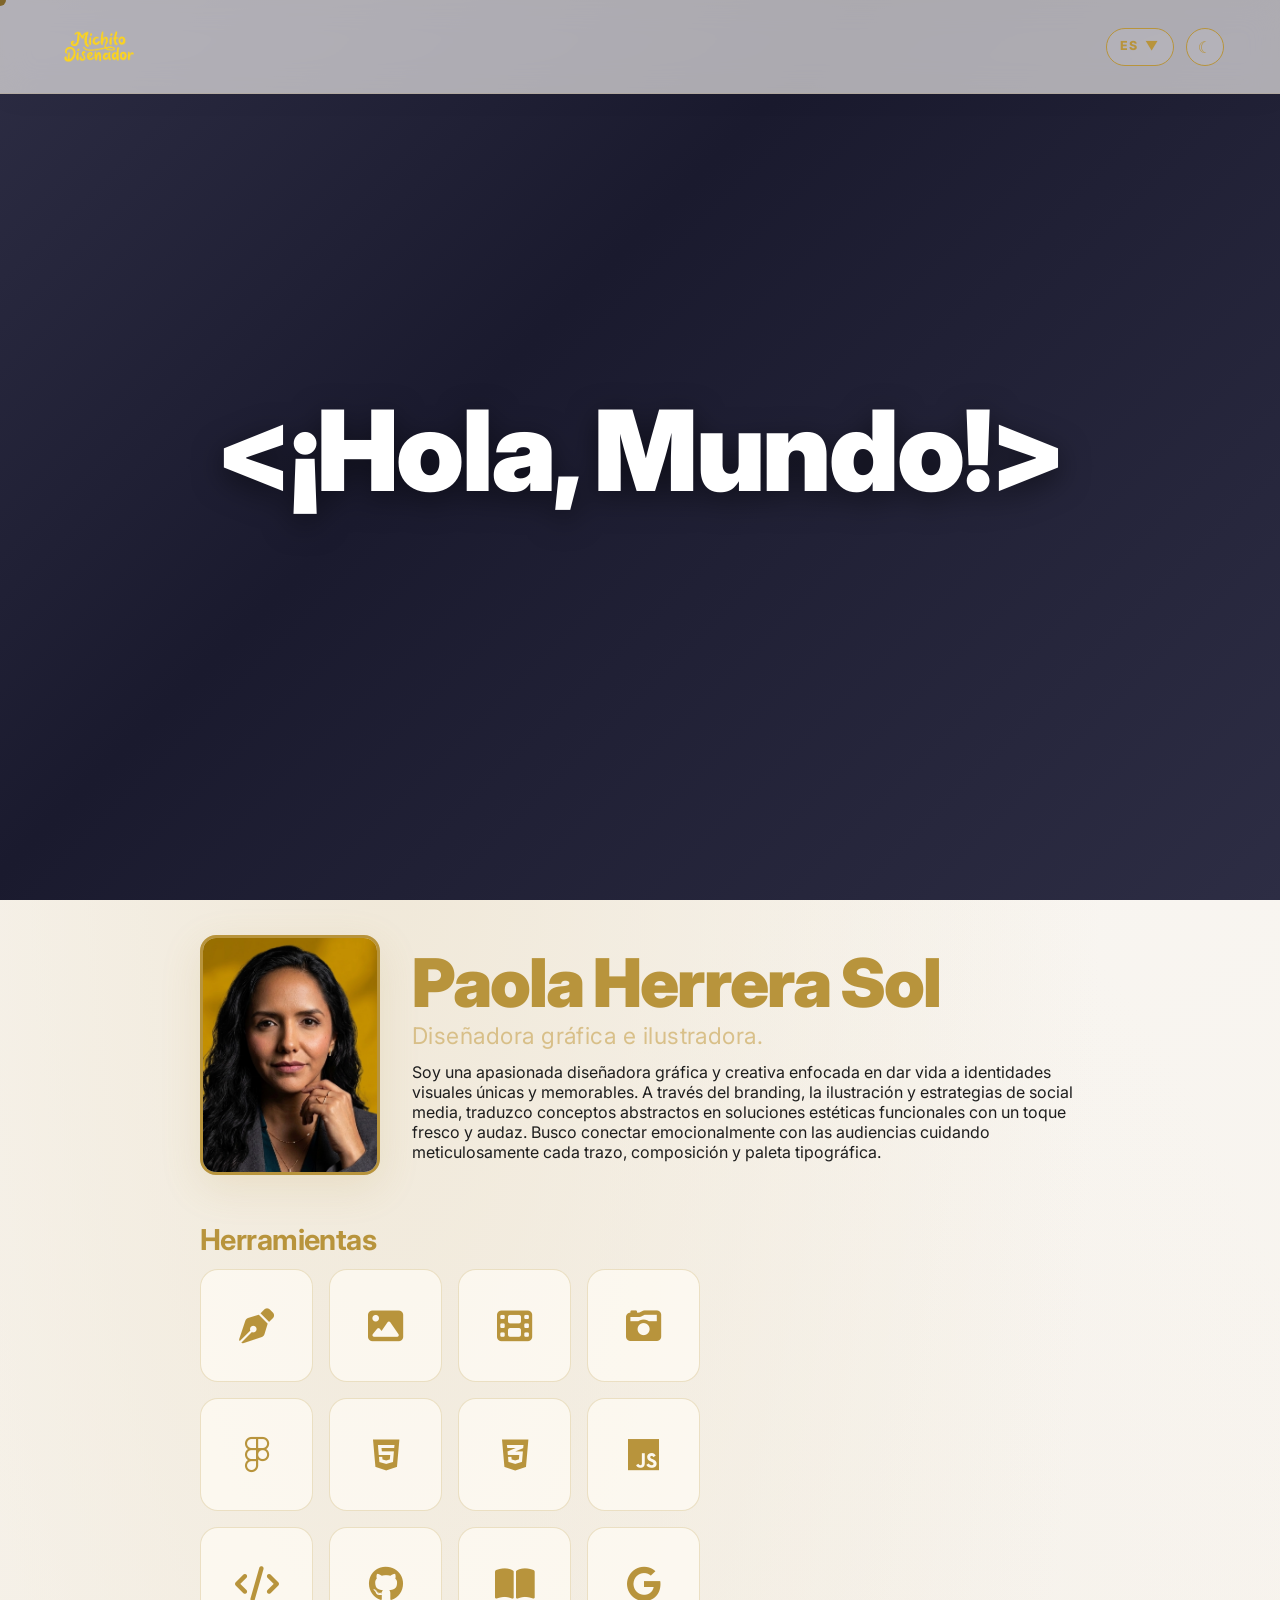
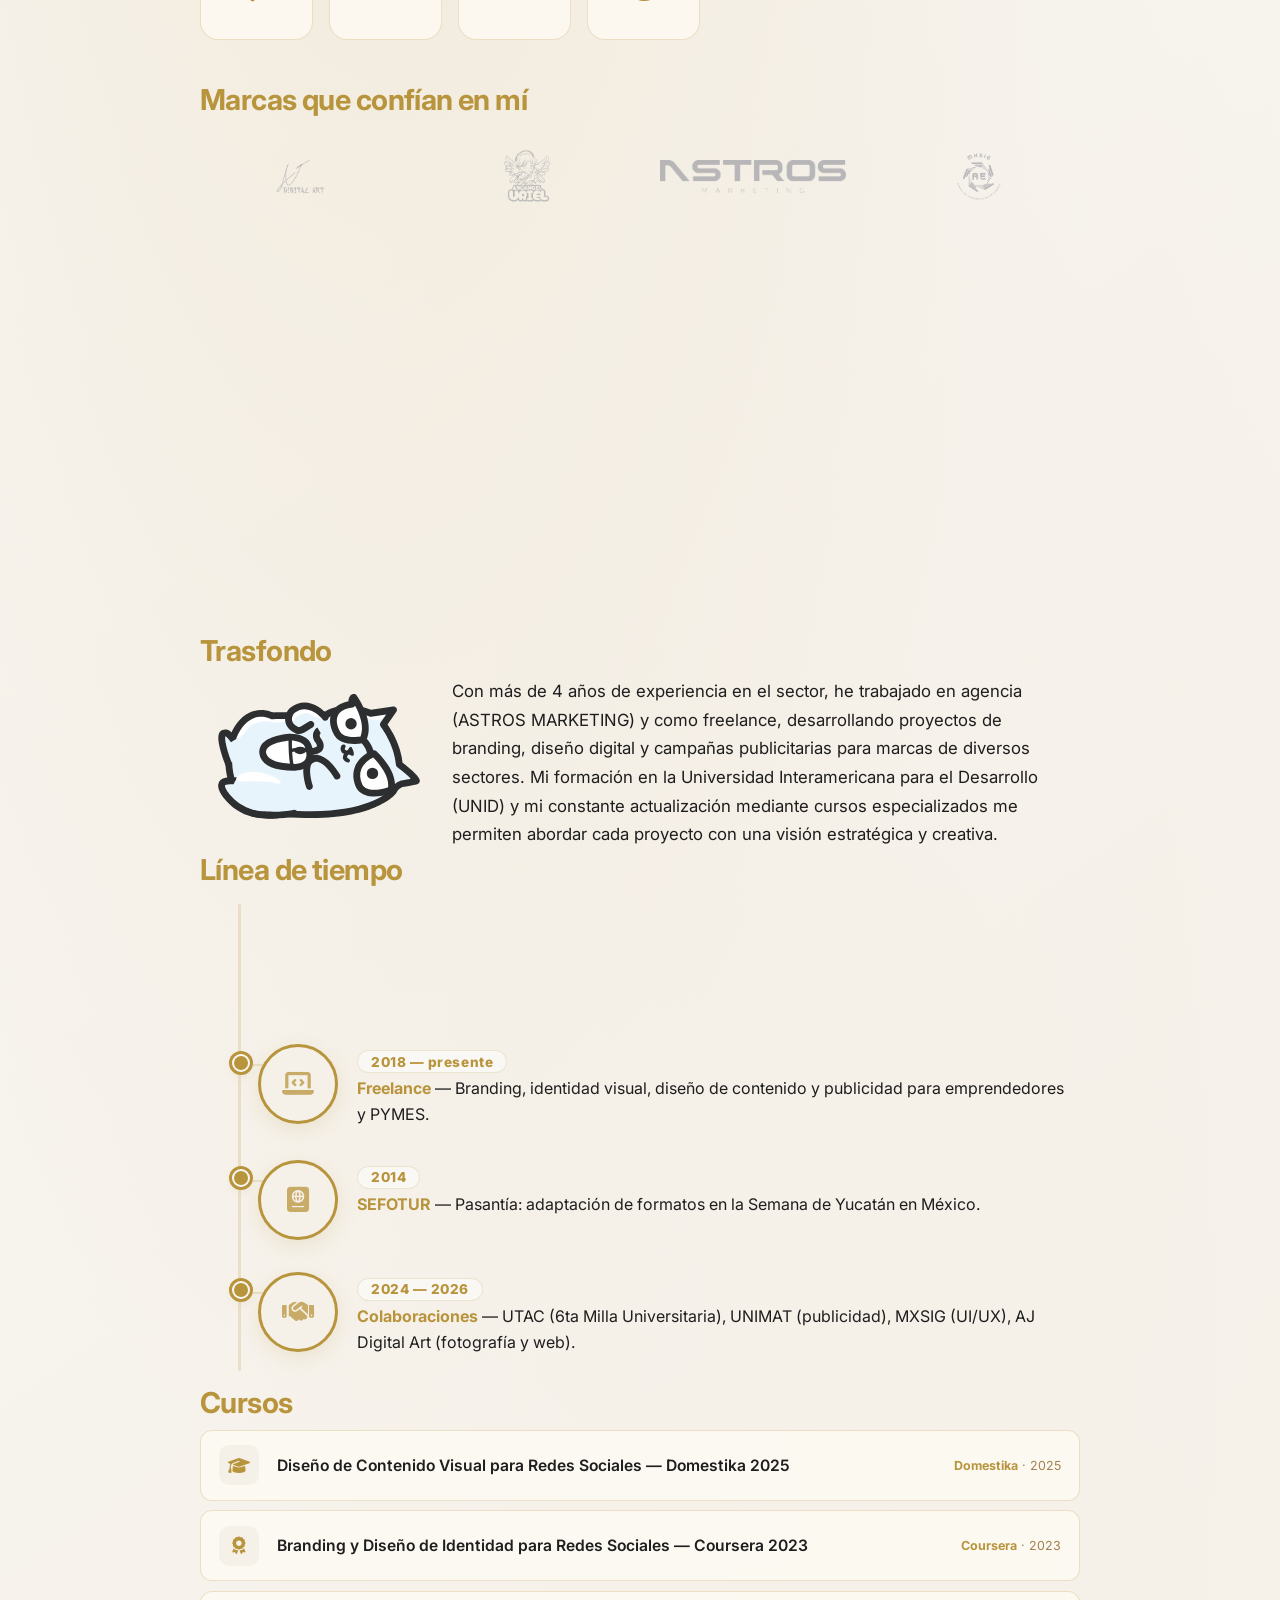
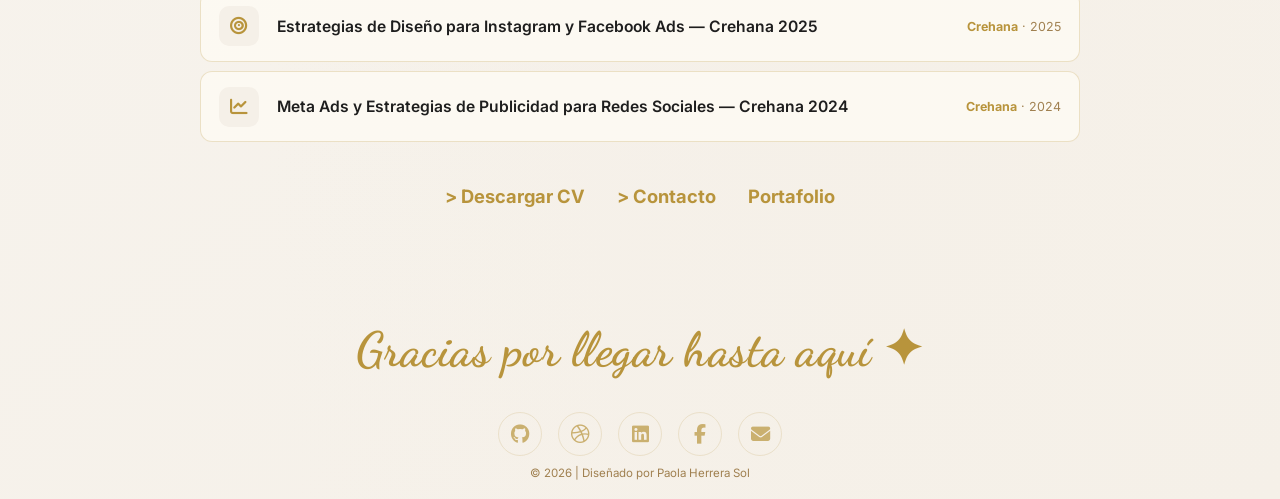
==== about.html @ 2d9c0854 "Update about.html" ====
<!DOCTYPE html>
<html lang="es">
<head>
  <meta charset="UTF-8">
  <meta name="viewport" content="width=device-width, initial-scale=1.0, viewport-fit=cover">
  <title>Sobre mí · CV creativo | Paola Herrera Sol</title>
  <link rel="preconnect" href="https://fonts.googleapis.com">
  <link rel="preconnect" href="https://fonts.gstatic.com" crossorigin>
  <link href="https://fonts.googleapis.com/css2?family=Inter:opsz,wght@14..32,300;14..32,400;14..32,500;14..32,600;14..32,700;14..32,800;14..32,900&display=swap" rel="stylesheet">
  <link rel="stylesheet" href="https://cdnjs.cloudflare.com/ajax/libs/font-awesome/6.5.0/css/all.min.css">
  <link href="https://fonts.googleapis.com/css2?family=Dancing+Script:wght@600;700&display=swap" rel="stylesheet">
  <style>
    /* ===== RESET & ROOT ===== */
    * { margin: 0; padding: 0; box-sizing: border-box; }
    :root {
      /* Fondo blanco dorado */
      --bg: #faf8f5;
      --bg-soft: #f5f0e8;
      --bg-glow: #f0e8d8;
      --text: #1e1e1e;
      /* Dorado cálido para títulos y elementos destacados */
      --gold: #b8943c;
      --gold-light: #d4b87a;
      --gold-soft: #c9a85e;
      --muted: #a08050;
      --accent: #b8943c;
      --line: rgba(184, 148, 60, 0.25);
      --shadow: rgba(184, 148, 60, 0.15);
      --cursor: #b8943c;
      --timeline-dot: #b8943c;
      --timeline-line: rgba(184, 148, 60, 0.2);
      --card-bg: rgba(255, 252, 245, 0.7);
      /* Header glass */
      --header-bg: rgba(250, 248, 245, 0.65);
      --header-border: rgba(184, 148, 60, 0.15);
    }
    body.dark-mode {
      --bg: #0b0b0b;
      --bg-soft: #161616;
      --bg-glow: #1a1a1a;
      --text: #ffffff;
      --gold: #ffd93d;
      --gold-light: #ffe875;
      --gold-soft: #ffd93d;
      --muted: #c9bb68;
      --accent: #ffd93d;
      --line: rgba(255,217,61,.28);
      --shadow: rgba(255,217,61,.12);
      --cursor: #ffd93d;
      --timeline-dot: #ffd93d;
      --timeline-line: rgba(255,217,61,0.2);
      --card-bg: rgba(20,20,20,0.7);
      --header-bg: rgba(11, 11, 11, 0.75);
      --header-border: rgba(255,217,61,0.15);
    }
    html, body { min-height: 100%; margin: 0; scroll-behavior: smooth; }
    body {
      overflow-x: hidden;
      background: 
        radial-gradient(ellipse at 30% 20%, var(--bg-glow), transparent 45rem),
        radial-gradient(ellipse at 70% 80%, var(--bg-soft), transparent 40rem),
        linear-gradient(145deg, var(--bg), var(--bg-soft));
      color: var(--text);
      cursor: none;
      font-family: 'Inter', system-ui, -apple-system, sans-serif;
      transition: background .45s ease, color .35s;
      padding-top: 0;
    }
    button, a { cursor: none; }

    /* ===== CURSOR ===== */
    #cursor {
      position: fixed; left: 0; top: 0; z-index: 999;
      width: 12px; height: 12px;
      border-radius: 999px;
      background: var(--cursor);
      pointer-events: none;
      transform: translate(-50%, -50%);
      transition: transform .12s ease, opacity .2s, background .2s;
      mix-blend-mode: multiply;
    }
    body.dark-mode #cursor { mix-blend-mode: normal; }
    #cursor.grow { opacity: .35; transform: translate(-50%, -50%) scale(4); }
    @media (max-width:720px) { #cursor, body #cursor { display: none !important; } }

    /* ===== PARTICLES ===== */
    #particleCanvas {
      position: fixed; inset: 0; z-index: 0;
      width: 100%; height: 100%;
      opacity: .30;
      pointer-events: none;
    }
    body.dark-mode #particleCanvas { opacity: .50; }

    /* ===== PAGE ===== */
    .page {
      position: relative; z-index: 1;
      display: flex; flex-direction: column;
      min-height: 100vh;
      opacity: 0;
      transition: opacity .45s ease;
    }
    .page.loaded { opacity: 1; }

    /* ===== HEADER — FIJO, GLASS, TRANSPARENTE ===== */
    header {
      position: fixed;
      top: 0;
      left: 0;
      right: 0;
      z-index: 100;
      display: flex;
      align-items: center;
      justify-content: space-between;
      padding: clamp(0.8rem, 2vw, 1.2rem) clamp(1rem, 5vw, 3.5rem);
      gap: 1rem;
      background: var(--header-bg);
      backdrop-filter: blur(16px) saturate(1.2);
      -webkit-backdrop-filter: blur(16px) saturate(1.2);
      border-bottom: 1px solid var(--header-border);
      transition: background 0.4s ease, border-color 0.4s ease, box-shadow 0.4s ease;
      box-shadow: 0 2px 30px rgba(0,0,0,0.04);
    }
    body.dark-mode header {
      box-shadow: 0 2px 30px rgba(0,0,0,0.3);
    }
    header.scrolled {
      background: var(--header-bg);
      backdrop-filter: blur(20px) saturate(1.3);
      -webkit-backdrop-filter: blur(20px) saturate(1.3);
      border-bottom: 1px solid var(--header-border);
    }
    .logo {
      display: inline-flex; align-items: center; gap: .75rem;
      color: var(--text); text-decoration: none;
      flex-shrink: 0;
    }
    .logo img { 
      height: 55px; 
      width: auto; 
      display: block; 
      transition: transform .2s, opacity .2s;
    }
    .logo img:hover { transform: scale(0.97); opacity: 0.9; }
    .header-right { 
      display: flex; 
      align-items: center; 
      gap: .75rem;
      flex-shrink: 0;
    }

    .pill-button, .theme-toggle {
      min-height: 38px;
      border: 1.5px solid var(--accent);
      background: rgba(255,255,255,0.08);
      color: var(--accent);
      font: 800 .78rem/1 'Inter', system-ui, sans-serif;
      transition: transform .2s, background .2s, color .2s, border-color .2s;
    }
    .pill-button {
      display: inline-flex; align-items: center; gap: .45rem;
      padding: .55rem .85rem; border-radius: 999px; letter-spacing: .08em;
    }
    .theme-toggle {
      width: 38px; border-radius: 50%; font-size: 1rem;
    }
    .pill-button:hover, .theme-toggle:hover {
      background: var(--accent); color: var(--bg); transform: translateY(-2px);
    }
    .lang-picker { position: relative; }
    .lang-dropdown {
      position: absolute; top: calc(100% + .65rem); right: 0; z-index: 10;
      display: grid; width: 170px; padding: .45rem;
      border: 1.5px solid var(--accent); border-radius: 8px;
      background: var(--bg); box-shadow: 0 16px 34px var(--shadow);
      opacity: 0; pointer-events: none; transform: translateY(-8px);
      transition: opacity .18s, transform .18s;
    }
    .lang-picker.open .lang-dropdown { opacity: 1; pointer-events: auto; transform: translateY(0); }
    .lang-opt {
      border: 0; border-radius: 6px; padding: .6rem .7rem;
      background: transparent; color: var(--text);
      font: 700 .86rem/1.1 'Inter', system-ui, sans-serif; text-align: left;
    }
    .lang-opt:hover, .lang-opt.active { background: var(--accent); color: var(--bg); }

    /* ===== HERO ===== */
    .hero-section {
      position: relative;
      width: 100%;
      height: 100vh;
      overflow: hidden;
      display: flex;
      align-items: center;
      justify-content: center;
      margin-top: 0;
      background: #1a1a2e;
    }
    .hero-bg {
      position: absolute;
      inset: 0;
      width: 100%;
      height: 100%;
      object-fit: cover;
      filter: brightness(0.70) saturate(1.1) contrast(1.05);
      transition: filter 0.4s;
    }
    .hero-section .hero-fallback {
      position: absolute;
      inset: 0;
      background: 
        linear-gradient(135deg, #2d2d44 0%, #1a1a2e 40%, #2d2d44 100%);
      opacity: 0;
      transition: opacity 0.6s ease;
    }
    .hero-section .hero-fallback.active { opacity: 1; }
    body.dark-mode .hero-bg { filter: brightness(0.45) saturate(0.8); }
    .hero-overlay {
      position: relative;
      z-index: 2;
      text-align: center;
      padding: 1rem 2rem;
    }
    .hero-title {
      font-size: clamp(3.2rem, 12vw, 7rem);
      font-weight: 900;
      letter-spacing: -0.02em;
      color: white;
      text-shadow: 0 8px 30px rgba(0,0,0,0.5);
      animation: floatUp 1.2s cubic-bezier(0.22,1,0.36,1) forwards;
      opacity: 0;
      transform: translateY(40px);
    }
    @keyframes floatUp { to { opacity: 1; transform: translateY(0); } }

    /* ===== MAIN CONTENT ===== */
    main {
      display: flex;
      flex-direction: column;
      align-items: center;
      padding: 2rem clamp(2rem, 8vw, 6rem) 3rem;
      gap: 2.5rem;
      margin-top: 0;
    }
    .cv-container {
      max-width: 880px;
      width: 100%;
      display: flex;
      flex-direction: column;
      gap: 2.2rem;
    }

    /* ===== PRESENTACIÓN ===== */
    .presentation-block {
      opacity: 0;
      transform: translateY(30px);
      transition: opacity 0.9s cubic-bezier(0.22,1,0.36,1), transform 0.9s cubic-bezier(0.22,1,0.36,1);
      padding: 0.2rem 0 0.5rem 0;
    }
    .presentation-block.visible {
      opacity: 1;
      transform: translateY(0);
    }
    .presentation-name {
      font-size: clamp(2.8rem, 6vw, 4.2rem);
      font-weight: 900;
      letter-spacing: -0.03em;
      color: var(--gold);
      line-height: 1.05;
      margin-bottom: 0.2rem;
    }
    .presentation-subtitle {
      font-size: clamp(1.1rem, 1.8vw, 1.5rem);
      font-weight: 400;
      color: var(--gold-light);
      letter-spacing: 0.02em;
      opacity: 0.85;
    }

    /* bloques de texto */
    .cv-block {
      opacity: 0;
      transform: translateY(30px);
      transition: opacity 0.7s cubic-bezier(0.22,1,0.36,1), transform 0.7s cubic-bezier(0.22,1,0.36,1);
      padding: 0.2rem 0;
    }
    .cv-block.visible {
      opacity: 1;
      transform: translateY(0);
    }
    .cv-block h2 {
      font-size: 1.8rem;
      font-weight: 700;
      letter-spacing: -0.02em;
      margin-bottom: 0.6rem;
      color: var(--gold);
    }
    .cv-block p {
      font-size: 1.05rem;
      line-height: 1.7;
      color: var(--text);
      max-width: 750px;
    }

    /* HABILIDADES */
    .skills-list {
      list-style: none;
      padding: 0;
      margin: 0;
      display: flex;
      flex-direction: column;
      gap: 0.4rem;
    }
    .skills-list li {
      position: relative;
      padding-left: 1.4rem;
      font-size: 1rem;
      line-height: 1.6;
      color: var(--text);
    }
    .skills-list li::before {
      content: "◆";
      position: absolute;
      left: 0;
      color: var(--gold);
      font-size: 0.7rem;
      top: 0.15rem;
    }

    /* HERRAMIENTAS */
    .tools-wrap {
      display: flex;
      flex-wrap: wrap;
      gap: 0.6rem 0.8rem;
      margin-top: 0.3rem;
    }
    .tool-badge {
      display: inline-block;
      padding: 0.45rem 1.2rem;
      border-radius: 40px;
      font-size: 0.9rem;
      font-weight: 700;
      letter-spacing: 0.02em;
      transition: transform 0.2s, box-shadow 0.2s;
      color: #fff;
      text-shadow: 0 1px 2px rgba(0,0,0,0.2);
      border: none;
    }
    .tool-badge:hover {
      transform: scale(1.04) translateY(-2px);
      box-shadow: 0 6px 16px rgba(0,0,0,0.2);
    }
    .tool-adobe { background: #d9252b; }
    .tool-illustrator { background: #f47c20; }
    .tool-photoshop { background: #2d6bb8; }
    .tool-after { background: #7b2b8e; }
    .tool-lightroom { background: #4bb0e1; }
    .tool-figma { background: #2d9b4e; }
    .tool-html { background: #e44d26; }
    .tool-css { background: #264de4; }
    .tool-js { background: #f7df1e; color: #222; text-shadow: none; }
    .tool-vs { background: #3e9ad7; }
    .tool-teams { background: #5e2b8e; }
    .tool-google { background: #3c7dd6; }
    .tool-notion { background: #222222; }
    .tool-github { background: #333333; }

    /* ===== TIMELINE ===== */
    .timeline-wrapper {
      position: relative;
      padding: 1rem 0 0.5rem 0;
    }
    .timeline-wrapper::before {
      content: '';
      position: absolute;
      left: 24px;
      top: 8px;
      bottom: 8px;
      width: 2.5px;
      background: var(--timeline-line);
      border-radius: 4px;
      transition: height 0.6s ease;
    }
    .timeline-item {
      position: relative;
      padding-left: 58px;
      padding-top: 0.8rem;
      padding-bottom: 0.8rem;
      opacity: 0;
      transform: translateX(-20px);
      transition: opacity 0.8s cubic-bezier(0.22,1,0.36,1), transform 0.8s cubic-bezier(0.22,1,0.36,1);
    }
    .timeline-item.visible {
      opacity: 1;
      transform: translateX(0);
    }
    .timeline-item::before {
      content: '';
      position: absolute;
      left: 18px;
      top: 1.2rem;
      width: 14px;
      height: 14px;
      border-radius: 50%;
      background: var(--timeline-dot);
      border: 2.5px solid var(--bg);
      box-shadow: 0 0 0 3px var(--timeline-dot), 0 4px 12px var(--shadow);
      transition: transform 0.4s ease, box-shadow 0.4s ease;
      z-index: 2;
    }
    .timeline-item:hover::before {
      transform: scale(1.25);
      box-shadow: 0 0 0 4px var(--timeline-dot), 0 6px 20px var(--shadow);
    }
    .timeline-item::after {
      content: '';
      position: absolute;
      left: 32px;
      top: 1.85rem;
      width: 18px;
      height: 2px;
      background: var(--timeline-line);
      transition: width 0.6s ease, background 0.3s ease;
    }
    .timeline-item:hover::after {
      width: 28px;
      background: var(--timeline-dot);
    }
    .timeline-year {
      display: inline-block;
      font-weight: 800;
      font-size: 0.85rem;
      letter-spacing: 0.04em;
      color: var(--gold);
      background: var(--bg);
      padding: 0.15rem 0.8rem;
      border-radius: 20px;
      border: 1px solid var(--timeline-line);
      margin-bottom: 0.2rem;
      transition: border-color 0.3s, background 0.3s;
    }
    .timeline-item:hover .timeline-year {
      border-color: var(--gold);
      background: var(--bg-soft);
    }
    .timeline-desc {
      color: var(--text);
      font-size: 1rem;
      line-height: 1.6;
      padding-right: 0.5rem;
    }
    .timeline-desc strong {
      color: var(--gold);
      font-weight: 700;
    }

    /* ===== ACTIONS — CENTRADOS ===== */
    .action-links {
      display: flex;
      flex-wrap: wrap;
      gap: 1.8rem 3rem;
      justify-content: center;
      padding: 0.5rem 0;
      width: 100%;
    }
    .action-link {
      font-weight: 700;
      font-size: 1.1rem;
      color: var(--gold);
      text-decoration: none;
      border-bottom: 2px solid transparent;
      transition: border-color 0.2s, transform 0.2s;
      display: inline-flex;
      align-items: center;
      gap: 0.15rem;
    }
    .action-link:hover {
      border-bottom-color: var(--gold);
      transform: translateY(-2px);
    }
    .action-link .chevron {
      font-weight: 900;
      margin-right: 0.1rem;
    }

    /* ===== FOOTER ===== */
    footer {
      display: grid; gap: .6rem; justify-items: center;
      padding: 0.8rem clamp(1rem, 4vw, 2rem) 1.2rem;
      margin-top: 1rem;
    }
    .social {
      display: flex; flex-wrap: wrap; justify-content: center; gap: 1rem;
      opacity: 0;
    }
    .page.loaded .social { animation: fadeUp .5s .88s ease forwards; }
    .social a {
      display: grid; place-items: center;
      width: 44px; height: 44px;
      border: 1.5px solid var(--line); border-radius: 50%;
      color: var(--gold); font-size: 1.2rem; text-decoration: none;
      transition: transform .18s, border-color .18s, background .18s, color .18s;
      opacity: 0.7;
    }
    .social a:hover {
      border-color: var(--gold); background: var(--gold);
      color: var(--bg); transform: translateY(-4px); opacity: 1;
    }
    .copy {
      color: var(--muted); font-size: .72rem; opacity: 0; text-decoration: none;
    }
    .page.loaded .copy { animation: fadeUp .5s 1s ease forwards; }

    @keyframes fadeUp { to { opacity: 1; transform: translateY(0); } }



/* ===== PRESENTACIÓN CON FOTO ===== */
.presentation-grid {
  display: grid;
  grid-template-columns: 180px 1fr;
  gap: 2rem;
  align-items: center;
}

.presentation-photo {
  width: 180px;
  height: 240px;              /* formato retrato */
  border-radius: 16px;        /* esquinas suaves, no círculo */
  overflow: hidden;
  border: 3px solid var(--gold);
  box-shadow: 0 12px 40px var(--shadow);
  background: var(--bg-soft);
  display: grid;
  place-items: center;
}

.presentation-photo img {
  width: 100%;
  height: 100%;
  object-fit: cover;
  display: block;
}

.presentation-photo .photo-fallback {
  font-size: 3rem;
  color: var(--gold);
  opacity: 0.5;
}

@media (max-width: 720px) {
  .presentation-photo {
    width: 150px;
    height: 200px;
  }
}

/* ===== HERRAMIENTAS CON ICONOS ===== */
.tools-grid {
  display: grid;
  grid-template-columns: repeat(4, 1fr);   /* 4 columnas fijas */
  gap: 1rem;
  margin-top: 0.8rem;
  max-width: 500px;
}

.tool-icon {
  position: relative;
  aspect-ratio: 1 / 1;                      /* cuadrado perfecto */
  width: 100%;
  display: grid;
  place-items: center;
  border-radius: 18px;
  background: var(--card-bg);
  border: 1.5px solid var(--line);
  font-size: 2.2rem;                        /* íconos más grandes */
  color: var(--gold);
  transition: transform 0.25s, border-color 0.25s, box-shadow 0.25s, color 0.25s;
}

.tool-icon:hover {
  transform: translateY(-4px) scale(1.06);
  box-shadow: 0 10px 26px var(--shadow);
}
.tool-icon:hover::after {
  content: attr(data-tool);
  position: absolute;
  bottom: -2.2rem;
  left: 50%;
  transform: translateX(-50%);
  background: var(--text);
  color: var(--bg);
  font-size: 0.7rem;
  font-weight: 700;
  padding: 0.3rem 0.6rem;
  border-radius: 6px;
  white-space: nowrap;
  z-index: 5;
}
/* Colores de marca al hover */
.tool-icon[data-tool="Illustrator"]:hover { color: #f47c20; border-color: #f47c20; }
.tool-icon[data-tool="Photoshop"]:hover { color: #2d6bb8; border-color: #2d6bb8; }
.tool-icon[data-tool="After Effects"]:hover { color: #7b2b8e; border-color: #7b2b8e; }
.tool-icon[data-tool="Lightroom"]:hover { color: #4bb0e1; border-color: #4bb0e1; }
.tool-icon[data-tool="Figma"]:hover { color: #2d9b4e; border-color: #2d9b4e; }
.tool-icon[data-tool="HTML5"]:hover { color: #e44d26; border-color: #e44d26; }
.tool-icon[data-tool="CSS3"]:hover { color: #264de4; border-color: #264de4; }
.tool-icon[data-tool="JavaScript"]:hover { color: #f7df1e; border-color: #f7df1e; }
.tool-icon[data-tool="VS Code"]:hover { color: #3e9ad7; border-color: #3e9ad7; }
.tool-icon[data-tool="GitHub"]:hover { color: #333; border-color: #333; }
.tool-icon[data-tool="Notion"]:hover { color: var(--text); border-color: var(--text); }
.tool-icon[data-tool="Google"]:hover { color: #3c7dd6; border-color: #3c7dd6; }

/* ===== MARCAS ===== */
.brands-grid {
  display: grid;
  grid-template-columns: repeat(4, 1fr);   /* 4 logos en una fila */
  gap: 2rem 1.5rem;
  margin-top: 1.5rem;
  align-items: center;
}

.brand-item {
  display: grid;
  place-items: center;
  padding: 0.5rem;
  opacity: 0.55;                            /* sutil por defecto */
  transition: opacity 0.35s ease, transform 0.35s ease;
}

.brand-item:hover {
  opacity: 1;
  transform: translateY(-3px);
}

.brand-item img {
  max-width: 100%;
  max-height: 55px;                         /* altura uniforme para todos */
  width: auto;
  height: auto;
  object-fit: contain;
  display: block;

  /* 🎨 Color gris piedra (convierte cualquier logo a gris piedra) */
  filter: grayscale(1) brightness(0) saturate(100%)
          invert(56%) sepia(6%) saturate(500%)
          hue-rotate(190deg) brightness(95%) contrast(85%);
  transition: filter 0.35s ease;
}

/* Al hacer hover, el logo recupera su color original */
.brand-item:hover img {
  filter: none;
}

/* ===== HABILIDADES EN GRID CON BRILLO ===== */
.skills-grid {
  display: grid;
  grid-template-columns: repeat(auto-fill, minmax(180px, 1fr));
  gap: 0.8rem;
  margin-top: 0.6rem;
}
.skill-card {
  position: relative;
  display: flex;
  align-items: center;
  gap: 0.7rem;
  padding: 0.85rem 1rem;
  background: var(--card-bg);
  border: 1.5px solid var(--line);
  border-radius: 14px;
  font-size: 0.92rem;
  font-weight: 600;
  color: var(--text);
  overflow: hidden;
  transition: transform 0.25s, border-color 0.25s, box-shadow 0.25s;
}
.skill-card:hover {
  transform: translateY(-3px);
  border-color: var(--gold);
  box-shadow: 0 10px 24px var(--shadow);
}
.skill-card i {
  font-size: 1.15rem;
  color: var(--gold);
  flex-shrink: 0;
}
/* Animación de brillo aleatorio */
.skill-card::before {
  content: '';
  position: absolute;
  top: 0; left: -75%;
  width: 50%; height: 100%;
  background: linear-gradient(
    120deg,
    transparent 0%,
    rgba(255, 255, 255, 0.45) 50%,
    transparent 100%
  );
  pointer-events: none;
  animation: shineSweep 6s infinite;
  animation-delay: var(--shine-delay, 0s);
}
body.dark-mode .skill-card::before {
  background: linear-gradient(
    120deg,
    transparent 0%,
    rgba(255, 217, 61, 0.28) 50%,
    transparent 100%
  );
}
@keyframes shineSweep {
  0%, 70%, 100% { left: -75%; }
  85% { left: 125%; }
}

/* ===== TRASFONDO CON GATO SVG ANIMADO ===== */
.background-grid {
  display: grid;
  grid-template-columns: 220px 1fr;   /* más ancho para que se vea el gato */
  gap: 2rem;
  align-items: center;
}

.cat-svg-wrap {
  width: 100%;
  max-width: 220px;                    /* ✅ se comprime al tamaño del contenedor */
  aspect-ratio: 323.19 / 202.38;       /* mantiene la proporción original */
  display: flex;
  align-items: center;
  justify-content: center;
}

.cat-svg-anim {
  width: 100%;
  height: 100%;
  display: block;
  overflow: visible;
}

@media (max-width: 720px) {
  .background-grid {
    grid-template-columns: 1fr;
    justify-items: center;
    text-align: center;
  }
  .cat-svg-wrap {
    max-width: 180px;
  }
}

/* ===== TIMELINE CON MARCO CIRCULAR + GIF ===== */
.timeline-item {
  display: grid;
  grid-template-columns: 80px 1fr;
  gap: 1.2rem;
  align-items: start;
  padding-left: 58px;
  padding-top: 1rem;
  padding-bottom: 1rem;
}
.timeline-thumb {
  position: relative;
  width: 80px; height: 80px;
  border-radius: 50%;
  overflow: hidden;
  border: 3px solid var(--gold);
  box-shadow: 0 6px 20px var(--shadow);
  background: var(--bg-soft);
  display: grid;
  place-items: center;
  transition: transform 0.35s cubic-bezier(0.22, 1, 0.36, 1), box-shadow 0.35s;
  z-index: 3;
}
.timeline-thumb img {
  width: 100%; height: 100%;
  object-fit: cover;
  opacity: 0;
  transition: opacity 0.35s ease;
}
.timeline-thumb .thumb-static {
  position: absolute;
  inset: 0;
  display: grid;
  place-items: center;
  font-size: 1.6rem;
  color: var(--gold);
  opacity: 0.75;
  transition: opacity 0.35s ease;
}
.timeline-item:hover .timeline-thumb {
  transform: scale(1.12) rotate(-3deg);
  box-shadow: 0 14px 34px var(--shadow);
}
.timeline-item:hover .timeline-thumb img { opacity: 1; }
.timeline-item:hover .timeline-thumb .thumb-static { opacity: 0; }
.timeline-body { padding-top: 0.4rem; }

/* Ajuste: la línea base del timeline ahora va a la izquierda del thumb */
.timeline-wrapper::before { left: 38px; }
.timeline-item::before { left: 32px; top: 1.6rem; }
.timeline-item::after { left: 46px; top: 2.25rem; }

/* ===== CURSOS EN FILAS ===== */
.courses-list {
  display: flex;
  flex-direction: column;
  gap: 0.6rem;
  margin-top: 0.6rem;
}
.course-row {
  display: grid;
  grid-template-columns: 44px 1fr auto;
  align-items: center;
  gap: 0.9rem;
  padding: 0.9rem 1.1rem;
  background: var(--card-bg);
  border: 1.5px solid var(--line);
  border-radius: 12px;
  transition: transform 0.25s, border-color 0.25s, box-shadow 0.25s;
}
.course-row:hover {
  transform: translateX(6px);
  border-color: var(--gold);
  box-shadow: 0 8px 22px var(--shadow);
}
.course-icon {
  width: 40px; height: 40px;
  display: grid;
  place-items: center;
  border-radius: 10px;
  background: var(--bg-soft);
  color: var(--gold);
  font-size: 1.1rem;
}
.course-name {
  font-weight: 600;
  font-size: 0.98rem;
  color: var(--text);
  line-height: 1.35;
}
.course-meta {
  font-size: 0.78rem;
  color: var(--muted);
  text-align: right;
  white-space: nowrap;
}
.course-meta strong { color: var(--gold); }

/* ===== CTA SECUNDARIO — SOLO TEXTO ===== */
.cta-text-row {
  display: flex;
  flex-wrap: wrap;
  justify-content: center;
  align-items: center;
  gap: 2rem;
  margin: 2.5rem auto 0;
  padding: 0 2rem;
  width: 100%;
}

.cta-text-link {
  display: inline-flex;
  align-items: center;
  gap: 0.35rem;
  font-weight: 700;
  font-size: 1.15rem;
  color: var(--gold);
  text-decoration: none;
  border-bottom: 2px solid transparent;
  transition: border-color 0.2s, transform 0.2s, color 0.2s;
}

.cta-text-link:hover {
  border-bottom-color: var(--gold);
  transform: translateY(-2px);
}

.cta-text-link .chevron {
  font-weight: 900;
  margin-right: 0.15rem;
}

.cta-secondary.ghost {
  border-color: var(--line);
  color: var(--muted);
}
.cta-secondary.ghost:hover {
  border-color: var(--gold);
  color: var(--gold);
  background: transparent;
  box-shadow: none;
}

/* ===== GRACIAS ===== */
.thanks-line {
  text-align: center;
  font-family: 'Dancing Script', cursive;   /* ✅ cursiva tipo firma */
  font-size: clamp(2rem, 4vw, 3rem);        /* más grande para lucir */
  font-weight: 700;
  font-style: normal;                       /* ya es cursiva por la fuente */
  color: var(--gold);
  margin: 2rem 0 1.5rem;
  letter-spacing: 0.01em;
  line-height: 1.2;
}

/* ===== RESPONSIVE AJUSTES ===== */
@media (max-width: 720px) {
  .presentation-grid {
    grid-template-columns: 1fr;
    justify-items: center;
    text-align: center;
  }
  .presentation-photo { width: 150px; height: 150px; }
  .background-grid {
    grid-template-columns: 1fr;
    justify-items: center;
    text-align: center;
  }
  .cat-svg { width: 110px; height: 110px; }
  .timeline-item {
    grid-template-columns: 60px 1fr;
    gap: 0.9rem;
    padding-left: 44px;
  }
  .timeline-thumb { width: 60px; height: 60px; }
  .timeline-thumb .thumb-static { font-size: 1.2rem; }
  .timeline-wrapper::before { left: 26px; }
  .timeline-item::before { left: 20px; top: 1.3rem; }
  .timeline-item::after { left: 34px; top: 1.9rem; }
  .course-row {
    grid-template-columns: 40px 1fr;
    gap: 0.7rem;
  }
  .course-meta {
    grid-column: 2;
    text-align: left;
    margin-top: 0.15rem;
  }
  .skills-grid { grid-template-columns: repeat(auto-fill, minmax(150px, 1fr)); }
  .tool-icon { width: 46px; height: 46px; font-size: 1.35rem; }
  .tools-grid {
    grid-template-columns: repeat(3, 1fr);
    gap: 0.7rem;
    max-width: 100%;
  }
  .tool-icon { font-size: 1.8rem; border-radius: 14px; }

    .cta-text-row {
    flex-direction: column;
    gap: 1rem;
    margin-top: 2rem;
  }
  .cta-text-link {
    font-size: 1rem;
  }

}

    /* ===== RESPONSIVE ===== */
    @media (max-width:720px) {
      body { cursor: auto; overflow: auto; }
      button, a { cursor: pointer; }
      #cursor { display: none; }
      header { padding: 0.6rem 1rem; }
      .logo img { height: 40px; }
      .header-right { gap: .5rem; }
      .pill-button { padding-inline: .6rem; font-size: 0.7rem; min-height: 34px; }
      .theme-toggle { width: 34px; min-height: 34px; font-size: 0.85rem; }
      .hero-section { height: 70vh; }
      .hero-title { font-size: clamp(2.4rem, 10vw, 4rem); }
      main { padding: 1.5rem 1.2rem 2rem; }
      .cv-container { gap: 1.8rem; }
      .cv-block h2 { font-size: 1.4rem; }
      .presentation-name { font-size: clamp(2rem, 7vw, 2.8rem); }
      .presentation-subtitle { font-size: 1rem; }
      .timeline-item { padding-left: 48px; padding-top: 0.6rem; padding-bottom: 0.6rem; }
      .timeline-item::before { left: 12px; width: 12px; height: 12px; top: 1rem; }
      .timeline-item::after { left: 24px; width: 14px; top: 1.5rem; }
      .timeline-wrapper::before { left: 18px; }
      .action-links { 
        flex-direction: column; 
        gap: 0.8rem; 
        align-items: center; 
      }
      .social a { width: 40px; height: 40px; font-size: 1rem; }
      .tools-wrap { gap: 0.4rem 0.5rem; }
      .tool-badge { font-size: 0.75rem; padding: 0.3rem 0.9rem; }
      .timeline-year { font-size: 0.75rem; }
        .brands-grid {
    grid-template-columns: repeat(2, 1fr);   /* 2×2 en móvil */
    gap: 1.5rem 1rem;
  }
        .brand-item img {
    max-height: 42px;
  }
    }
    @media (prefers-reduced-motion: reduce) {
      * { animation-duration: .01ms !important; transition-duration: .01ms !important; }
    }
  </style>
</head>
<body>
  <div id="cursor" aria-hidden="true"></div>
  <canvas id="particleCanvas" aria-hidden="true"></canvas>

  <div class="page" id="mainPage">
    <!-- HEADER FIJO CON GLASS -->
    <header id="mainHeader">
      <a class="logo" href="./index.html" aria-label="Inicio">
        <img src="assets/about/MICHITO_MEMBRETADA-04.webp" alt="Logo Michito Diseñador">
      </a>
      <div class="header-right">
        <div class="lang-picker" id="langPicker">
          <button class="pill-button" id="langTrigger" type="button" aria-haspopup="true" aria-expanded="false" aria-label="Cambiar idioma">
            <span id="langCurrent">ES</span> <span aria-hidden="true">▼</span>
          </button>
          <div class="lang-dropdown" id="langDropdown" role="menu">
            <button class="lang-opt active" type="button" data-lang="es">Español</button>
            <button class="lang-opt" type="button" data-lang="en">English</button>
            <button class="lang-opt" type="button" data-lang="fr">Français</button>
            <button class="lang-opt" type="button" data-lang="pt">Português</button>
          </div>
        </div>
        <button class="theme-toggle" id="themeToggle" type="button" aria-label="Cambiar tema">☾</button>
      </div>
    </header>

    <!-- HERO -->
    <section class="hero-section">
      <img class="hero-bg" src="https://images.unsplash.com/photo-1561070791-2526d30994b5?w=1600&q=80" alt="Paola Herrera Sol · diseño gráfico" onerror="this.style.display='none'; document.querySelector('.hero-fallback').classList.add('active')">
      <div class="hero-fallback"></div>
      <div class="hero-overlay">
        <h1 class="hero-title">&lt;¡Hola, Mundo!&gt;</h1>
      </div>
    </section>

    <main>
  <div class="cv-container">


    <!-- PRESENTACIÓN CON FOTO -->
    <div class="presentation-block" id="presentationBlock">
      <div class="presentation-grid">
        <div class="presentation-photo">
  <img src="assets/Portafolio/paola-perfil.webp" alt="Paola Herrera Sol"
       onerror="this.style.display='none'; this.nextElementSibling.style.display='grid'">
  <span class="photo-fallback" style="display:none"><i class="fas fa-user-astronaut"></i></span>
</div>
        <div>
          <div class="presentation-name">Paola Herrera Sol</div>
          <div class="presentation-subtitle" data-i18n="subtitle">Diseñadora gráfica e ilustradora.</div>
          <p class="presentation-bio" data-i18n="aboutDesc" style="margin-top:.8rem;">
            Soy una apasionada diseñadora gráfica y creativa enfocada en dar vida a identidades visuales únicas y memorables.
          </p>
        </div>
      </div>
    </div>

    <!-- HERRAMIENTAS CON ICONOS -->
    <div class="cv-block" id="toolsBlock">
      <h2 data-i18n="toolsTitle">Herramientas</h2>
      <div class="tools-grid">
        <span class="tool-icon" data-tool="Illustrator"    title="Illustrator"><i class="fas fa-pen-nib"></i></span>
        <span class="tool-icon" data-tool="Photoshop"      title="Photoshop"><i class="fas fa-image"></i></span>
        <span class="tool-icon" data-tool="After Effects"  title="After Effects"><i class="fas fa-film"></i></span>
        <span class="tool-icon" data-tool="Lightroom"      title="Lightroom"><i class="fas fa-camera-retro"></i></span>
        <span class="tool-icon" data-tool="Figma"          title="Figma"><i class="fab fa-figma"></i></span>
        <span class="tool-icon" data-tool="HTML5"          title="HTML5"><i class="fab fa-html5"></i></span>
        <span class="tool-icon" data-tool="CSS3"           title="CSS3"><i class="fab fa-css3-alt"></i></span>
        <span class="tool-icon" data-tool="JavaScript"     title="JavaScript"><i class="fab fa-js"></i></span>
        <span class="tool-icon" data-tool="VS Code"        title="VS Code"><i class="fas fa-code"></i></span>
        <span class="tool-icon" data-tool="GitHub"         title="GitHub"><i class="fab fa-github"></i></span>
        <span class="tool-icon" data-tool="Notion"         title="Notion"><i class="fas fa-book-open"></i></span>
        <span class="tool-icon" data-tool="Google"         title="Google Workspace"><i class="fab fa-google"></i></span>
      </div>
    </div>

    <!-- MARCAS -->
<div class="cv-block" id="brandsBlock">
  <h2 data-i18n="brandsTitle">Marcas que confían en mí</h2>
  <div class="brands-grid">
    <div class="brand-item" title="AJ Digital Art">
      <img src="assets/AJ-DIGITAL-ART.png" alt="AJ Digital Art">
    </div>
    <div class="brand-item" title="Arcángel Uriel Bazar">
      <img src="assets/Arcangel-Uriel-Bazar.png" alt="Arcángel Uriel Bazar">
    </div>
    <div class="brand-item" title="Astros Marketing">
      <img src="assets/Astros-Marketing.png" alt="Astros Marketing">
    </div>
    <div class="brand-item" title="MX SIG">
      <img src="assets/MXSIG-Antonio.png" alt="MX SIG">
    </div>
  </div>
</div>

    <!-- HABILIDADES EN GRID -->
    <div class="cv-block" id="skillsBlock">
      <h2 data-i18n="skillsTitle">Habilidades</h2>
      <div class="skills-grid" id="skillsGrid">
        <!-- Generado por JS para asignar brillo aleatorio -->
      </div>
    </div>

    <!-- TRASFONDO CON GATO -->
    <div class="cv-block" id="backgroundBlock">
      <h2 data-i18n="backgroundTitle">Trasfondo</h2>
      <div class="background-grid">
  <div class="cat-svg-wrap">
    <svg xmlns="http://www.w3.org/2000/svg" viewBox="0 0 323.19 202.38" class="cat-svg-anim">
      <defs>
  <style>
    .cls-1 { fill: #2c2e30; }   /* negro original */
    .cls-2 { fill: #fff; }      /* blanco original */
    .cls-3 { fill: none; }      /* sin relleno */
    .cls-4 { fill: #e8f4fc; }   /* celeste claro original */

    #brazo_2, #pata_1, #pata_2, #raton, #brazo_1 {
      transform-origin: center center;
      transform-box: fill-box;
    }

    @keyframes brazo1Loop {
      0%   { transform: rotate(0deg); }
      10%  { transform: rotate(-8deg); }
      20%  { transform: rotate(0deg); }
      30%  { transform: rotate(-8deg); }
      40%  { transform: rotate(0deg); }
      50%  { transform: rotate(35deg); }
      85%  { transform: rotate(35deg); }
      100% { transform: rotate(0deg); }
    }
    @keyframes brazo2Loop {
      0%   { transform: rotate(0deg); }
      10%  { transform: rotate(8deg); }
      20%  { transform: rotate(0deg); }
      30%  { transform: rotate(8deg); }
      40%  { transform: rotate(0deg); }
      50%  { transform: rotate(-12deg); }
      85%  { transform: rotate(-12deg); }
      100% { transform: rotate(0deg); }
    }
    @keyframes pata1Loop {
      0%   { transform: rotate(0deg) translateX(0px); }
      10%  { transform: rotate(0.8deg) translateX(0.6px); }
      20%  { transform: rotate(0deg) translateX(0px); }
      30%  { transform: rotate(0.8deg) translateX(0.6px); }
      40%  { transform: rotate(0deg) translateX(0px); }
      50%  { transform: rotate(-12deg); }
      85%  { transform: rotate(-12deg); }
      100% { transform: rotate(0deg) translateX(0px); }
    }
    @keyframes pata2Loop {
      0%   { transform: rotate(0deg); }
      10%  { transform: rotate(-0.8deg); }
      20%  { transform: rotate(0deg); }
      30%  { transform: rotate(-0.8deg); }
      40%  { transform: rotate(0deg); }
      50%  { transform: rotate(4deg); }
      85%  { transform: rotate(4deg); }
      100% { transform: rotate(0deg); }
    }
    @keyframes ratonLoop {
      0%   { transform: translate(0px, 0px) rotate(0deg); }
      10%  { transform: translate(-0.8px, 0px) rotate(-1.2deg); }
      20%  { transform: translate(0px, 0px) rotate(0deg); }
      30%  { transform: translate(-0.8px, 0px) rotate(-1.2deg); }
      40%  { transform: translate(0px, 0px) rotate(0deg); }
      55%  { transform: translate(0px, -110px) rotate(0deg); }
      70%  { transform: translate(0px, -110px) rotate(360deg); }
      85%  { transform: translate(0px, -110px) rotate(360deg); }
      100% { transform: translate(0px, 0px) rotate(360deg); }
    }

    #brazo_1 { animation: brazo1Loop 4s ease-in-out infinite; }
    #brazo_2 { animation: brazo2Loop 4s ease-in-out infinite; }
    #pata_1  { animation: pata1Loop  4s ease-in-out infinite; }
    #pata_2  { animation: pata2Loop  4s ease-in-out infinite; }
    #raton   { animation: ratonLoop  4s ease-in-out infinite; }
  </style>
</defs>

      <g id="CUERPO">
        <g>
          <path class="cls-4" d="M185.27,30.6s27.21-17.5,65.43-2.29l33.63-4.97-14.98,21.49s20.63,25.73,23.54,58.89c0,0,22.93,16.85,25.07,23.88,0,0-6.98,1.83-21.07,4.28,0,0-7.7,1.49-13.17,11.62,0,0-34.85,43.72-161.73,31.79,0,0-77.96,4.49-79.8-75.56,0,0-8.02-65.45,69.4-67.83,5.25-.16,8.17.15,21,.08C146.26,31.91,165.24,31.59,185.27,30.6Z"/>
          <path class="cls-2" d="M95.94,42.37c-.92.04-1.86.09-2.74.37-.97.31-1.82.89-2.66,1.45-8.23,5.5-16.95,10.28-26.01,14.29-2.51,1.1-5.12,2.21-6.97,4.22-1.38,1.49-3.22,3.66-4.93,2.55-.41-.26-.69-.69-.93-1.12-3.05-5.47-.42-12.62,4.09-16.96s10.51-6.69,16.06-9.59c7.7-4.05,15.38-9.5,24.07-9.16,3.52.14,6.91,1.24,10.32,2.09,4.36,1.1,8.82,1.8,13.3,2.11,2.77.19,7.54.28,8.67,3.52,1.29,3.69-2.28,4.61-5.02,4.92C114.22,42.07,104.96,41.94,95.94,42.37Z"/>
          <path class="cls-2" d="M244.28,28.6c-1.59-.35-3.56-.66-4.56.61-.77.98-.5,2.46.28,3.42s1.94,1.52,3.07,2.01c5.79,2.55,12.11,4.54,18.37,3.61,3.42-.5,6.78-2.07,9.28-4.47,2.16-2.06,5.89-7.04,1.16-6.85-4.35.17-8.97,2.47-13.51,2.76S248.89,29.64,244.28,28.6Z"/>
          <path class="cls-1" d="M163.92,182.36c-12.77,0-26.75-.63-42.05-2.06-4.22.18-37.2.76-60.97-21.17-15.11-13.94-23.08-33.81-23.7-59.07-.33-3.1-2.47-29.01,15.02-49.38,12.84-14.97,32.76-22.96,59.22-23.77,2.66-.08,4.75-.05,7.63,0,2.93.04,6.95.11,13.49.07,12.38-.06,31.22-.35,51.23-1.32,5.92-3.33,32.12-16.02,67.49-2.49l32.32-4.77c1.97-.29,3.93.62,4.98,2.31,1.05,1.7.99,3.86-.15,5.49l-12.92,18.54c5.48,7.74,19.14,29.35,22.14,56.28,7.08,5.33,22.88,17.83,25.1,25.12.39,1.3.24,2.71-.42,3.9-.66,1.18-1.78,2.05-3.1,2.4-.29.07-7.3,1.9-21.35,4.34-.61.16-5.77,1.71-9.76,9.09-.14.26-.31.51-.49.74C286.32,148.26,257.9,182.36,163.92,182.36ZM121.99,170.29c.15,0,.31.01.47.03,63.83,6,103.28-2.52,125.14-10.73,21.37-8.02,30.46-17.28,31.99-18.97,6.4-11.42,15.34-13.45,16.35-13.65,5.72-.99,10.26-1.88,13.62-2.59-4.31-4.46-11.84-10.9-19.63-16.63-1.16-.85-1.89-2.16-2.02-3.59-2.74-31.18-22.27-55.96-22.46-56.21-1.39-1.73-1.47-4.17-.2-5.98l8.36-11.99-22.18,3.28c-.87.13-1.76.02-2.58-.3-35.42-14.1-60.62,1.68-60.87,1.84-.74.48-1.59.75-2.46.79-20.65,1.03-40.17,1.32-52.9,1.39-6.66.04-10.73-.03-13.71-.08-2.85-.04-4.73-.07-7.16,0-23.49.72-40.94,7.52-51.87,20.21-15.38,17.83-12.75,41.78-12.72,42.02.01.15.03.32.03.48.52,22.51,7.39,40.04,20.43,52.11,21.72,20.1,53.76,18.59,54.09,18.58C121.8,170.3,121.89,170.29,121.99,170.29ZM185.27,30.6h.01H185.27Z"/>
        </g>
      </g>
      <g id="LENTES">
        <g>
          <path class="cls-2" d="M226.12,5s26.52,36.46,13.17,61.95c0,0-32.31,7.45-39.65-12.73,0,0-17.42-33.48,23.85-39.44C223.49,14.78,221.66,5.86,226.12,5Z"/>
          <path class="cls-1" d="M255.7,91.03l-10-.23c.25-10.66-9.71-20.1-9.82-20.19l6.8-7.33C243.23,63.78,256.05,75.82,255.7,91.03Z"/>
          <path class="cls-2" d="M255.45,87.48s-37.26,13.94-21.17,48.34c0,0,9.08,18.41,46.38,5.1C280.66,140.92,289.23,120.12,255.45,87.48Z"/>
          <path class="cls-1" d="M226.17,73.31c-11.21,0-25.8-2.95-31.12-17.1-1.17-2.38-7.73-16.91-1.2-29.64,4.1-8,12.25-13.34,24.26-15.91.03-2.34.47-4.99,1.87-7.1,1.24-1.85,3.04-3.05,5.2-3.47,1.9-.37,3.84.4,4.98,1.97,1.16,1.59,28.18,39.29,13.56,67.21-.68,1.29-1.89,2.22-3.31,2.55C239.81,71.96,233.76,73.31,226.17,73.31ZM227.82,17.27c-.08.14-.16.27-.25.39-.79,1.12-2.01,1.88-3.36,2.07-11.17,1.61-18.38,5.44-21.44,11.36-4.65,8.99,1.26,20.72,1.32,20.84.09.18.18.39.25.58,4.75,13.07,24.67,11.09,31.51,9.99C242.02,47.59,233.96,28.47,227.82,17.27Z"/>
          <path class="cls-1" d="M256.54,150.75c-20.16,0-26.41-12.03-26.74-12.71-.02-.04-.03-.07-.05-.1-5.23-11.19-5.92-21.68-2.04-31.17,6.79-16.63,25.2-23.68,25.98-23.98,1.81-.67,3.84-.25,5.23,1.09,35.82,34.61,26.77,57.96,26.37,58.94-.54,1.31-1.61,2.33-2.95,2.81C271.91,149.35,263.42,150.75,256.54,150.75ZM238.75,133.57c.62,1.07,8.41,13.15,37.69,3.51.69-5.26.29-21.01-22.06-43.63-4.63,2.36-13.7,7.95-17.43,17.15C234.21,117.36,234.81,125.09,238.75,133.57Z"/>
        </g>
      </g>
      <g id="brazo_2" data-name="brazo 2">
        <g>
          <path class="cls-4" d="M184.05,34.16s-23.21-35.19-47.89-10.51c0,0-12.64,21.1,6.01,29.35,0,0,5.99,3.02,20.72-8.17L184.05,34.16Z"/>
          <path class="cls-2" d="M181.63,32.56c-.84,3.01,1.79,2.78-1.32,3.16s-6.23-.52-9.16-1.63c-3.28-1.23-6.46-2.71-9.52-4.42-1.69-.94-3.48-1.99-5.41-1.84-4.62.37-9.14,1.92-13.01,4.46-1.09.72-2.16,1.54-2.82,2.66-.75,1.28-.94,2.89-1.92,4-1.77,2.01-4.99,1.41-7.56.64-1.59-.47-3.41-1.17-3.88-2.76-.39-1.31.32-2.66,1.08-3.79,6.65-10.06,18.46-16.55,30.52-16.68,2.92.27,5.84.55,8.64,1.34,5.38,1.92,9.06,6.74,12.24,11.48,1.47,1.17,2.57,3.08,1.99,4.86"/>
          <path class="cls-1" d="M145.27,58.78c-1.69,0-3.4-.39-5.24-1.26-11.25-5.32-14.3-12.94-14.89-18.4-.87-8.06,3.35-15.88,7.97-19.43,22.23-17.11,45.58-.07,54.82,11.32,1.74,2.15,1.41,5.29-.73,7.03-2.14,1.74-5.29,1.42-7.03-.73-.84-1.03-20.92-25.12-40.96-9.7-1.95,1.51-4.62,5.87-4.13,10.44.46,4.24,3.56,7.75,9.22,10.43,1.45.68,2.64.17,9.85-4.23,1.79-1.1,3.84-2.34,6.21-3.73,2.38-1.4,5.44-.6,6.84,1.78,1.4,2.38.6,5.44-1.78,6.84-2.32,1.36-4.31,2.58-6.05,3.64C153.64,56.28,149.53,58.78,145.27,58.78Z"/>
        </g>
      </g>
      <g id="raton">
        <g>
          <path class="cls-1" d="M162.88,89.61c-2.57,0-4.75-1.97-4.97-4.58-.24-2.75,1.8-5.17,4.56-5.4,6.59-.56,8.93-2.21,9.24-3,.47-1.17-1.06-4.22-2.69-6.05-.26-.29-.5-.62-.68-.96-5.51-10.2-.56-17.9,4.11-20.58l4.99,8.67.1-.07c-1.15.75-2.71,2.61-.63,6.78,1.71,2.07,6.8,9.02,4.11,15.87-2.1,5.35-8.06,8.49-17.71,9.3Q163.1,89.61,162.88,89.61Z"/>
          <path class="cls-2" d="M153.17,68.99s-11.92-8.96-31.49-4.07c0,0-36.84,4.88-28.43,25.99,2.44,6.14,9.78,15.9,45.15,16.82,7.36.19,22.99-2.74,23.03-18.35C161.43,89.38,161.12,73.06,153.17,68.99Z"/>
          <path class="cls-1" d="M133.78,108.49c-4.25-13.38-3.71-43.79-3.69-45.07l5,.09c0,.31-.54,30.88,3.45,43.47L133.78,108.49Z"/>
          <path class="cls-1" d="M133.2,86.09l-1.64-4.72c16.87-5.85,29.37-.15,29.9.1l-2.12,4.53C159.23,85.95,148.06,80.94,133.2,86.09Z"/>
          <ellipse class="cls-1" cx="147.15" cy="82.96" rx="8.72" ry="5.38"/>
          <path class="cls-1" d="M139.1,112.73q-.42,0-.83,0c-28.76-.75-44.54-7.09-49.67-19.97-2.37-5.96-2.09-11.72.82-16.68,7.13-12.18,27.8-15.58,31.32-16.07,19.75-4.84,32.67,3.08,35.05,4.71,9.99,5.49,10.6,22.61,10.64,24.57v.1c-.02,6.31-2.21,11.77-6.33,15.79C154.35,110.77,145.64,112.73,139.1,112.73ZM133.24,68.45c-3.09,0-6.54.37-10.35,1.32l-.55.11c-4.99.67-20.16,4.18-24.3,11.26-.84,1.44-1.78,3.83-.15,7.92,3.37,8.46,17.04,13.06,40.64,13.67,4.37.1,10.82-1.06,14.6-4.72,2.2-2.15,3.28-4.95,3.3-8.58-.13-5.39-1.97-14.16-5.54-15.99l-.38-.19-.32-.24C149.77,72.7,143.68,68.45,133.24,68.45Z"/>
        </g>
      </g>
      <g id="muslo_1" data-name="muslo 1">
        <g>
          <path class="cls-4" d="M101.94,32.07s-31.47-18.82-52.58,29.54c0,0-5.4,32.46,43.06-1.03C92.42,60.58,115.21,40.38,101.94,32.07Z"/>
          <path class="cls-2" d="M87.76,41.01c-3.55.72-7.1,1.7-10.19,3.58-5.02,3.04-8.37,8.12-12.12,12.64s-8.53,8.84-14.39,9.3c-2.49-3.61-.34-8.49,1.83-12.31,3.33-5.88,6.74-11.85,11.63-16.5,3.07-2.92,6.65-5.25,10.22-7.52,1.45-.92,2.92-1.84,4.52-2.44,2.26-.85,4.7-1.05,7.11-1.24,5.04-.39,10.41-.72,14.84,1.71,2.92,1.61,9.73,9.16,5.24,12.1-1.89,1.24-5.5-.03-7.51-.2C95.18,39.82,91.44,40.26,87.76,41.01Z"/>
          <path class="cls-1" d="M49.36,66.62c-.67,0-1.35-.14-2-.42-2.53-1.11-3.68-4.05-2.58-6.59,7.79-17.85,18.45-29.24,31.68-33.85,16.83-5.86,31.37,1.69,31.98,2.01,2.43,1.3,3.36,4.33,2.06,6.77-1.29,2.43-4.31,3.36-6.74,2.07-.17-.09-11.52-5.82-24.14-1.36-10.43,3.69-19.07,13.23-25.67,28.36C53.13,65.49,51.29,66.62,49.36,66.62Z"/>
        </g>
      </g>
      <g id="pata_1" data-name="pata 1">
        <g>
          <path class="cls-4" d="M49.36,61.61s-8.39-8.99-14.2-5.29c0,0-10.4-2.51,7.03,43.41C42.19,99.73,82.22,106.92,49.36,61.61Z"/>
          <path class="cls-1" d="M37.68,105.53c-13.58-35.76-11.42-45.41-8.61-49.55,1.2-1.77,2.65-2.6,3.8-2.98,1.86-.94,3.96-1.18,6.13-.69,6.94,1.54,13.13,10.57,14.86,13.31l-8.45,5.35c-2.57-4.05-6.38-8.08-8.23-8.8-.49,2.24-1,11.24,9.85,39.82L37.68,105.53Z"/>
        </g>
      </g>
      <g id="pata_2" data-name="pata 2">
        <g>
          <path class="cls-4" d="M124.75,175.55s-50.62,14.11-82.79-22.27c0,0-26.01-27.32,4.69-25.74C46.65,127.54,92.34,123.52,124.75,175.55Z"/>
          <path class="cls-1" d="M101.31,183.32c-18.46,0-43.68-4.81-63.04-26.66-3.7-3.9-15.03-16.99-10.57-26.68,3.68-8.01,14.79-7.66,18.9-7.45,4.94-.31,49.95-1.72,82.39,50.37l3.53,5.67-6.43,1.79C125.15,180.62,115.12,183.32,101.31,183.32ZM44.18,132.48c-5.37,0-7.16,1.17-7.4,1.68-1,2.17,3.36,9.94,8.8,15.68l.12.13c22.86,25.85,56.39,24.26,70.76,22.11-12.04-17.09-26.85-28.91-44.1-35.16-14.37-5.21-25.18-4.4-25.29-4.4l-.33.03-.35-.02C45.6,132.49,44.86,132.48,44.18,132.48Z"/>
        </g>
      </g>
      <g id="muslo_2" data-name="muslo 2">
        <g>
          <path class="cls-4" d="M116.48,129.13s-51.68-33.63-67.3,3.67c0,0,4.76,51.96,78.52,42.39C140.26,173.56,162.96,161.23,116.48,129.13Z"/>
          <path class="cls-3" d="M116.48,129.13s-51.68-33.63-67.3,3.67c0,0,4.76,51.96,78.52,42.39C140.26,173.56,162.96,161.23,116.48,129.13Z"/>
          <path class="cls-1" d="M107.13,182.89c-12.53,0-24.26-1.07-30.82-2.88-2.66-.73-4.23-3.48-3.49-6.14.73-2.67,3.48-4.23,6.14-3.5,9.86,2.71,39.41,3.9,58.45-.07,2.71-.57,5.36,1.17,5.92,3.87.56,2.7-1.17,5.35-3.88,5.92C130.12,182.03,118.31,182.89,107.13,182.89Z"/>
          <path class="cls-2" d="M59.12,118.56c16.29-7.81,35.45-3.62,51.02,4.25,2.12.99,10.68,6.14,7.82,8.37-4.67,1.35-10.7-1.27-15.68-1.74-11.78-1.51-23.7-1.65-35.58-1.06-4.07.02-10.67,1.05-13.3-2.3-1.6-2.19,2.77-6.16,5.53-7.42L59.12,118.56Z"/>
        </g>
      </g>
      <g id="ojo_1" data-name="ojo 1">
        <circle class="cls-1" cx="221.88" cy="43.73" r="8.37"/>
      </g>
      <g id="ojo_2" data-name="ojo 2">
        <circle class="cls-1" cx="253.37" cy="116.62" r="8.37"/>
      </g>
      <g id="nariz_y_boca" data-name="nariz y boca">
        <path class="cls-1" d="M212.77,81.43c.07.11,2.04,1.37,2.16,1.4,3.6,1.07,3.57-5.47,6.91-5.21,1.26.1,6.45,11.15,3.26,13.09-1.48.89-5.05-2.03-6.42-1.91-1.62.13-3.17,3.43-2.35,5.04.46.89,6.42,2.69,3.14,5.89-2.95,2.89-8.23-1.42-9.26-4.45-1.08-3.17,1.33-7.26,1.1-7.57-.11-.13-2.22-.97-2.88-1.77-2.39-2.91-2.6-7.54-.3-10.55,1.33-1.76,5.1-1.44,5.73.88C214.3,77.87,212.01,80.15,212.77,81.43Z"/>
      </g>
      <g id="brazo_1" data-name="brazo 1">
        <g>
          <path class="cls-4" d="M201.39,120.57s-21.31-36.5-38.5-23.52c0,0-12.16,4.81-2.07,38.77L201.39,120.57Z"/>
          <path class="cls-1" d="M160.81,140.99c-2.15,0-4.14-1.4-4.79-3.57-10.07-33.91.54-42.58,4.3-44.52,4.27-3.04,9.21-4.11,14.32-3.09,15.94,3.2,29.57,25.84,31.07,28.41,1.39,2.38.59,5.44-1.8,6.84-2.39,1.39-5.45.58-6.84-1.8-3.46-5.91-14.59-21.68-24.4-23.64-2.51-.5-4.66,0-6.77,1.59l-.86.65h-.19c-2.22,1.73-5.88,10.37.76,32.71.78,2.65-.72,5.43-3.37,6.22C161.76,140.93,161.28,140.99,160.81,140.99Z"/>
        </g>
      </g>
    </svg>
  </div>
  <p data-i18n="backgroundDesc">
    Con más de 4 años de experiencia en el sector, he trabajado en agencia (ASTROS MARKETING) y como freelance…
  </p>
</div>

    <!-- LÍNEA DE TIEMPO CON GIF -->
    <div class="cv-block" id="timelineBlock">
      <h2 data-i18n="timelineTitle">Línea de tiempo</h2>
      <div class="timeline-wrapper">
        <div class="timeline-item" id="item1">
          <div class="timeline-thumb">
            <span class="thumb-static"><i class="fas fa-bullhorn"></i></span>
            <img src="assets/about/astros_marketing_trabajo.gif"alt="ASTROS Marketing" onerror="this.remove()">
          </div>
          <div class="timeline-body">
            <span class="timeline-year" data-i18n="year1">2020 — presente</span>
            <div class="timeline-desc" data-i18n="desc1"><strong>ASTROS MARKETING</strong> — …</div>
          </div>
        </div>
        <div class="timeline-item" id="item2">
          <div class="timeline-thumb">
            <span class="thumb-static"><i class="fas fa-laptop-code"></i></span>
            <img src="assets/about/paola_herrera_trabajo.gif" alt="Freelance" onerror="this.remove()">
          </div>
          <div class="timeline-body">
            <span class="timeline-year" data-i18n="year2">2018 — presente</span>
            <div class="timeline-desc" data-i18n="desc2"><strong>Freelance</strong> — …</div>
          </div>
        </div>
        <div class="timeline-item" id="item3">
          <div class="timeline-thumb">
            <span class="thumb-static"><i class="fas fa-passport"></i></span>
            <img src="assets/timeline/sefotur.gif" alt="SEFOTUR" onerror="this.remove()">
          </div>
          <div class="timeline-body">
            <span class="timeline-year" data-i18n="year3">2014</span>
            <div class="timeline-desc" data-i18n="desc3"><strong>SEFOTUR</strong> — …</div>
          </div>
        </div>
        <div class="timeline-item" id="item4">
          <div class="timeline-thumb">
            <span class="thumb-static"><i class="fas fa-handshake"></i></span>
            <img src="assets/timeline/colabs.gif" alt="Colaboraciones" onerror="this.remove()">
          </div>
          <div class="timeline-body">
            <span class="timeline-year" data-i18n="year4">2024 — 2026</span>
            <div class="timeline-desc" data-i18n="desc4"><strong>Colaboraciones</strong> — …</div>
          </div>
        </div>
      </div>
    </div>

    <!-- CURSOS EN FILAS -->
    <div class="cv-block" id="coursesBlock">
      <h2 data-i18n="coursesTitle">Cursos</h2>
      <div class="courses-list">
        <div class="course-row">
          <div class="course-icon"><i class="fas fa-graduation-cap"></i></div>
          <div class="course-name" data-i18n="course1">Diseño de Contenido Visual para Redes Sociales</div>
          <div class="course-meta"><strong>Domestika</strong> · 2025</div>
        </div>
        <div class="course-row">
          <div class="course-icon"><i class="fas fa-award"></i></div>
          <div class="course-name" data-i18n="course2">Branding y Diseño de Identidad para Redes Sociales</div>
          <div class="course-meta"><strong>Coursera</strong> · 2023</div>
        </div>
        <div class="course-row">
          <div class="course-icon"><i class="fas fa-bullseye"></i></div>
          <div class="course-name" data-i18n="course3">Estrategias de Diseño para Instagram y Facebook Ads</div>
          <div class="course-meta"><strong>Crehana</strong> · 2025</div>
        </div>
        <div class="course-row">
          <div class="course-icon"><i class="fas fa-chart-line"></i></div>
          <div class="course-name" data-i18n="course4">Meta Ads y Estrategias de Publicidad para Redes Sociales</div>
          <div class="course-meta"><strong>Crehana</strong> · 2024</div>
        </div>
      </div>
    </div>

    <!-- CTA SECUNDARIO -->
    <div class="cta-text-row">

       <a href="https://drive.google.com/file/d/1g8TT8kInLOQ4lJMkJiTqBFpk3p64kxXy/view?usp=sharing" id="downloadCV" class="cta-text-link" data-i18n="downloadCV">
    <span class="chevron">&gt;</span> Descargar CV

    <a href="contact.html" class="cta-text-link" data-i18n="contact">
    <span class="chevron">&gt;</span> Contacto
  </a>

  <a href="portfolio.html" class="cta-text-link" data-i18n="portfolio">
    <span class="chevron">&gt;</span> Portafolio
  </a>
</div>

  </div>
</main>

<footer>
  <div class="thanks-line" data-i18n="thanks">Gracias por llegar hasta aquí ✦</div>
  <div class="social" aria-label="Redes sociales">
    <a href="https://github.com/MichitoDisenador" target="_blank" rel="noreferrer" aria-label="GitHub"><i class="fab fa-github"></i></a>
    <a href="https://dribbble.com/michitodisenador" target="_blank" rel="noreferrer" aria-label="Dribbble"><i class="fab fa-dribbble"></i></a>
    <a href="https://www.linkedin.com/in/michito-disenador/" target="_blank" rel="noreferrer" aria-label="LinkedIn"><i class="fab fa-linkedin"></i></a>
    <a href="https://www.facebook.com/michitodisenador" target="_blank" rel="noreferrer" aria-label="Facebook"><i class="fab fa-facebook-f"></i></a>
    <a href="mailto:sapichaan@gmail.com" aria-label="Email"><i class="fas fa-envelope"></i></a>
  </div>
  <div class="copy" data-i18n="copy">© 2026 | Diseñado por Paola Herrera Sol</div>
</footer>

  <script>
    // ===== TRANSLATIONS COMPLETAS =====
    const translations = {
      es: {
        current: "ES",
        subtitle: "Diseñadora gráfica e ilustradora.",
        aboutTitle: "Sobre mí",
        aboutDesc: "Soy una apasionada diseñadora gráfica y creativa enfocada en dar vida a identidades visuales únicas y memorables. A través del branding, la ilustración y estrategias de social media, traduzco conceptos abstractos en soluciones estéticas funcionales con un toque fresco y audaz. Busco conectar emocionalmente con las audiencias cuidando meticulosamente cada trazo, composición y paleta tipográfica.",
        toolsTitle: "Herramientas",
        skillsTitle: "Habilidades",
        skill1: "Branding e identidad visual",
        skill2: "Diseño editorial y publicitario",
        skill3: "Ilustración digital",
        skill4: "Gestión de campañas Meta Ads / TikTok Ads",
        skill5: "Edición fotográfica y retoque",
        skill6: "Edición de video básico (Premiere, CapCut)",
        skill7: "Diseño UI/UX (Figma)",
        skill8: "Adaptación a formatos y lineamientos de marca",
        skill9: "Estrategias de contenido para redes sociales",
        skill10: "Diseño B2B y newsletters (Mailchimp)",
        backgroundTitle: "Trasfondo",
        backgroundDesc: "Con más de 4 años de experiencia en el sector, he trabajado en agencia (ASTROS MARKETING) y como freelance, desarrollando proyectos de branding, diseño digital y campañas publicitarias para marcas de diversos sectores. Mi formación en la Universidad Interamericana para el Desarrollo (UNID) y mi constante actualización mediante cursos especializados me permiten abordar cada proyecto con una visión estratégica y creativa.",
        timelineTitle: "Línea de tiempo",
        year1: "2020 — presente",
        desc1: "<strong>ASTROS MARKETING</strong> — Diseñadora Gráfica Digital y Social Media Designer. Producción de contenido visual, campañas Meta/TikTok, líneas gráficas para marcas.",
        year2: "2018 — presente",
        desc2: "<strong>Freelance</strong> — Branding, identidad visual, diseño de contenido y publicidad para emprendedores y PYMES.",
        year3: "2014",
        desc3: "<strong>SEFOTUR</strong> — Pasantía: adaptación de formatos en la Semana de Yucatán en México.",
        year4: "2024 — 2026",
        desc4: "<strong>Colaboraciones</strong> — UTAC (6ta Milla Universitaria), UNIMAT (publicidad), MXSIG (UI/UX), AJ Digital Art (fotografía y web).",
        coursesTitle: "Cursos",
        course1: "Diseño de Contenido Visual para Redes Sociales — Domestika 2025",
        course2: "Branding y Diseño de Identidad para Redes Sociales — Coursera 2023",
        course3: "Estrategias de Diseño para Instagram y Facebook Ads — Crehana 2025",
        course4: "Meta Ads y Estrategias de Publicidad para Redes Sociales — Crehana 2024",
        downloadCV: "> Descargar CV",
        contact: "> Contacto",
        portfolio: "Portafolio",
        copy: "© 2026 | Diseñado por Paola Herrera Sol",
        headlineSub: "Portafolio creativo · Branding · Ilustración",
        brandsTitle: "Marcas que confían en mí",
        thanks: "Gracias por llegar hasta aquí ✦",
      },

      en: {
        current: "EN",
        subtitle: "Graphic designer & illustrator.",
        aboutTitle: "About me",
        aboutDesc: "I am a passionate graphic designer and creative focused on bringing unique and memorable visual identities to life. Through branding, illustration and social media strategies, I translate abstract concepts into functional aesthetic solutions with a fresh and bold touch. I seek to connect emotionally with audiences while meticulously caring for every stroke, composition and typographic palette.",
        toolsTitle: "Tools",
        skillsTitle: "Skills",
        skill1: "Branding & visual identity",
        skill2: "Editorial & advertising design",
        skill3: "Digital illustration",
        skill4: "Meta Ads / TikTok Ads campaign management",
        skill5: "Photo editing & retouching",
        skill6: "Basic video editing (Premiere, CapCut)",
        skill7: "UI/UX Design (Figma)",
        skill8: "Format adaptation & brand guidelines",
        skill9: "Social media content strategies",
        skill10: "B2B design & newsletters (Mailchimp)",
        backgroundTitle: "Background",
        backgroundDesc: "With more than 4 years of experience in the sector, I have worked at an agency (ASTROS MARKETING) and as a freelancer, developing branding, digital design and advertising campaigns for brands in various sectors. My training at the Universidad Interamericana para el Desarrollo (UNID) and my constant updating through specialized courses allow me to approach each project with a strategic and creative vision.",
        timelineTitle: "Timeline",
        year1: "2020 — present",
        desc1: "<strong>ASTROS MARKETING</strong> — Digital Graphic Designer and Social Media Designer. Production of visual content, Meta/TikTok campaigns, graphic lines for brands.",
        year2: "2018 — present",
        desc2: "<strong>Freelance</strong> — Branding, visual identity, content design and advertising for entrepreneurs and SMEs.",
        year3: "2014",
        desc3: "<strong>SEFOTUR</strong> — Internship: format adaptation at the Yucatán Week in Mexico.",
        year4: "2024 — 2026",
        desc4: "<strong>Collaborations</strong> — UTAC (6ta Milla Universitaria), UNIMAT (advertising), MXSIG (UI/UX), AJ Digital Art (photography and web).",
        coursesTitle: "Courses",
        course1: "Visual Content Design for Social Media — Domestika 2025",
        course2: "Branding and Identity Design for Social Media — Coursera 2023",
        course3: "Design Strategies for Instagram and Facebook Ads — Crehana 2025",
        course4: "Meta Ads and Advertising Strategies for Social Media — Crehana 2024",
        downloadCV: "> Download CV",
        contact: "> Contact",
        portfolio: "> Portfolio",
        copy: "© 2026 | Designed by Paola Herrera Sol",
        headlineSub: "Creative portfolio · Branding · Illustration",
        brandsTitle: "Brands that trust me",
        thanks: "Thanks for making it this far ✦",
      },

      fr: {
        current: "FR",
        subtitle: "Graphiste & illustratrice.",
        aboutTitle: "À propos de moi",
        aboutDesc: "Je suis une graphiste et créative passionnée, dédiée à donner vie à des identités visuelles uniques et mémorables. À travers le branding, l'illustration et les stratégies de médias sociaux, je transforme des concepts abstraits en solutions esthétiques fonctionnelles avec une touche fraîche et audacieuse. Je cherche à créer un lien émotionnel avec les publics en soignant méticuleusement chaque trait, composition et palette typographique.",
        toolsTitle: "Outils",
        skillsTitle: "Compétences",
        skill1: "Branding & identité visuelle",
        skill2: "Design éditorial & publicitaire",
        skill3: "Illustration numérique",
        skill4: "Gestion de campagnes Meta Ads / TikTok Ads",
        skill5: "Édition photo & retouche",
        skill6: "Montage vidéo basique (Premiere, CapCut)",
        skill7: "Design UI/UX (Figma)",
        skill8: "Adaptation aux formats et chartes graphiques",
        skill9: "Stratégies de contenu pour réseaux sociaux",
        skill10: "Design B2B et newsletters (Mailchimp)",
        backgroundTitle: "Parcours",
        backgroundDesc: "Avec plus de 4 ans d'expérience dans le secteur, j'ai travaillé en agence (ASTROS MARKETING) et en freelance, développant des projets de branding, de design digital et de campagnes publicitaires pour des marques de divers secteurs. Ma formation à l'Universidad Interamericana para el Desarrollo (UNID) et ma mise à jour constante via des cours spécialisés me permettent d'aborder chaque projet avec une vision stratégique et créative.",
        timelineTitle: "Chronologie",
        year1: "2020 — présent",
        desc1: "<strong>ASTROS MARKETING</strong> — Designer Graphique Digital et Social Media Designer. Production de contenu visuel, campagnes Meta/TikTok, lignes graphiques pour marques.",
        year2: "2018 — présent",
        desc2: "<strong>Freelance</strong> — Branding, identité visuelle, conception de contenu et publicité pour entrepreneurs et PME.",
        year3: "2014",
        desc3: "<strong>SEFOTUR</strong> — Stage : adaptation de formats à la Semaine du Yucatán au Mexique.",
        year4: "2024 — 2026",
        desc4: "<strong>Collaborations</strong> — UTAC (6ta Milla Universitaria), UNIMAT (publicité), MXSIG (UI/UX), AJ Digital Art (photographie et web).",
        coursesTitle: "Formations",
        course1: "Design de Contenu Visuel pour Réseaux Sociaux — Domestika 2025",
        course2: "Branding et Design d'Identité pour Réseaux Sociaux — Coursera 2023",
        course3: "Stratégies de Design pour Instagram et Facebook Ads — Crehana 2025",
        course4: "Meta Ads et Stratégies Publicitaires pour Réseaux Sociaux — Crehana 2024",
        downloadCV: "> Télécharger CV",
        contact: "> Contact",
        portfolio: "> Portfolio",
        copy: "© 2026 | Conçu par Paola Herrera Sol",
        headlineSub: "Portfolio créatif · Branding · Illustration",
        brandsTitle: "Marques qui me font confiance",
        thanks: "Merci d'être arrivé jusqu'ici ✦",
      },

      pt: {
        current: "PT",
        subtitle: "Designer gráfica & ilustradora.",
        aboutTitle: "Sobre mim",
        aboutDesc: "Sou uma designer gráfica e criativa apaixonada, focada em dar vida a identidades visuais únicas e memoráveis. Através do branding, ilustração e estratégias de mídias sociais, traduzo conceitos abstratos em soluções estéticas funcionais com um toque fresco e ousado. Busco conectar emocionalmente com o público, cuidando meticulosamente de cada traço, composição e paleta tipográfica.",
        toolsTitle: "Ferramentas",
        skillsTitle: "Habilidades",
        skill1: "Branding & identidade visual",
        skill2: "Design editorial e publicitário",
        skill3: "Ilustração digital",
        skill4: "Gestão de campanhas Meta Ads / TikTok Ads",
        skill5: "Edição fotográfica e retoque",
        skill6: "Edição de vídeo básica (Premiere, CapCut)",
        skill7: "Design UI/UX (Figma)",
        skill8: "Adaptação a formatos e diretrizes de marca",
        skill9: "Estratégias de conteúdo para redes sociais",
        skill10: "Design B2B e newsletters (Mailchimp)",
        backgroundTitle: "Formação",
        backgroundDesc: "Com mais de 4 anos de experiência no setor, trabalhei em agência (ASTROS MARKETING) e como freelancer, desenvolvendo projetos de branding, design digital e campanhas publicitárias para marcas de diversos setores. Minha formação na Universidad Interamericana para el Desarrollo (UNID) e minha constante atualização através de cursos especializados me permitem abordar cada projeto com uma visão estratégica e criativa.",
        timelineTitle: "Linha do tempo",
        year1: "2020 — presente",
        desc1: "<strong>ASTROS MARKETING</strong> — Designer Gráfica Digital e Social Media Designer. Produção de conteúdo visual, campanhas Meta/TikTok, linhas gráficas para marcas.",
        year2: "2018 — presente",
        desc2: "<strong>Freelance</strong> — Branding, identidade visual, design de conteúdo e publicidade para empreendedores e PMEs.",
        year3: "2014",
        desc3: "<strong>SEFOTUR</strong> — Estágio: adaptação de formatos na Semana de Yucatán no México.",
        year4: "2024 — 2026",
        desc4: "<strong>Colaborações</strong> — UTAC (6ta Milla Universitaria), UNIMAT (publicidade), MXSIG (UI/UX), AJ Digital Art (fotografia e web).",
        coursesTitle: "Cursos",
        course1: "Design de Conteúdo Visual para Redes Sociais — Domestika 2025",
        course2: "Branding e Design de Identidade para Redes Sociais — Coursera 2023",
        course3: "Estratégias de Design para Instagram e Facebook Ads — Crehana 2025",
        course4: "Meta Ads e Estratégias de Publicidade para Redes Sociais — Crehana 2024",
        downloadCV: "> Baixar CV",
        contact: "> Contato",
        portfolio: "> Portfólio",
        copy: "© 2026 | Projetado por Paola Herrera Sol",
        headlineSub: "Portfólio criativo · Branding · Ilustração",
        brandsTitle: "Marcas que confiam em mim",
        thanks: "Obrigada por chegar até aqui ✦",
      }
    };

    let currentLang = 'es';

    // ===== CURSOR =====
    const cursor = document.getElementById('cursor');
    document.addEventListener('mousemove', (e) => {
      if (cursor) { cursor.style.left = e.clientX + 'px'; cursor.style.top = e.clientY + 'px'; }
    });
    document.addEventListener('mousedown', () => { if (cursor) cursor.classList.add('grow'); });
    document.addEventListener('mouseup', () => { if (cursor) cursor.classList.remove('grow'); });
    if (window.matchMedia('(max-width:720px)').matches && cursor) cursor.style.display = 'none';

    // ===== PARTICLES =====
    const canvas = document.getElementById('particleCanvas');
    let ctx = null, particles = [], mouseX = null, mouseY = null, animId = null;
    if (canvas) {
      ctx = canvas.getContext('2d');
      const resizeCanvas = () => { canvas.width = window.innerWidth; canvas.height = window.innerHeight; };
      resizeCanvas();
      window.addEventListener('resize', resizeCanvas);
      class Particle {
        constructor() { this.reset(); }
        reset() {
          this.x = Math.random() * canvas.width; this.y = Math.random() * canvas.height;
          this.size = Math.random() * 2.5 + 0.5;
          this.speedX = (Math.random() - 0.5) * 0.5; this.speedY = (Math.random() - 0.5) * 0.5;
          this.opacity = Math.random() * 0.4 + 0.1;
        }
        update() {
          this.x += this.speedX; this.y += this.speedY;
          if (this.x < 0 || this.x > canvas.width) this.speedX *= -1;
          if (this.y < 0 || this.y > canvas.height) this.speedY *= -1;
          if (mouseX !== null && mouseY !== null) {
            const dx = mouseX - this.x, dy = mouseY - this.y, dist = Math.sqrt(dx*dx + dy*dy);
            if (dist < 120) { const force = (120 - dist) / 120 * 0.3; this.x -= dx * force; this.y -= dy * force; }
          }
        }
        draw() {
          if (!ctx) return;
          ctx.beginPath(); ctx.arc(this.x, this.y, this.size, 0, Math.PI * 2);
          ctx.fillStyle = document.body.classList.contains('dark-mode') ? `rgba(255,217,61,${this.opacity * 0.7})` : `rgba(184, 148, 60, ${this.opacity * 0.4})`;
          ctx.fill();
        }
      }
      const pCount = Math.min(80, Math.floor(window.innerWidth * 0.08));
      for (let i = 0; i < pCount; i++) particles.push(new Particle());
      function animate() {
        if (!ctx) return;
        ctx.clearRect(0, 0, canvas.width, canvas.height);
        particles.forEach(p => { p.update(); p.draw(); });
        animId = requestAnimationFrame(animate);
      }
      animate();
      document.addEventListener('mousemove', (e) => { mouseX = e.clientX; mouseY = e.clientY; });
      document.addEventListener('mouseleave', () => { mouseX = null; mouseY = null; });
    }

    // ===== PAGE LOADED =====
    const mainPage = document.getElementById('mainPage');
    if (mainPage) setTimeout(() => mainPage.classList.add('loaded'), 200);

    // ===== DARK MODE =====
    const themeToggle = document.getElementById('themeToggle');
    let darkMode = false;
    try { darkMode = localStorage.getItem('darkMode') === 'true'; } catch(e) {}
    function applyTheme() {
      document.body.classList.toggle('dark-mode', darkMode);
      if (themeToggle) themeToggle.textContent = darkMode ? '☀' : '☾';
      try { localStorage.setItem('darkMode', darkMode); } catch(e) {}
      particles.forEach(p => { p.opacity = Math.random() * 0.4 + 0.1; });
    }
    applyTheme();
    if (themeToggle) {
      themeToggle.addEventListener('click', () => { darkMode = !darkMode; applyTheme(); });
    }

    // ===== LANGUAGE =====
    const langTrigger = document.getElementById('langTrigger');
    const langPicker = document.getElementById('langPicker');
    const langCurrent = document.getElementById('langCurrent');
    
    function switchLanguage(lang) {
      currentLang = lang;
      const t = translations[lang];
      if (!t) return;
      
      if (langCurrent) langCurrent.textContent = t.current;
      
      document.querySelectorAll('[data-i18n]').forEach(el => {
        const key = el.getAttribute('data-i18n');
        if (key && t[key] !== undefined) {
          if (key === 'desc1' || key === 'desc2' || key === 'desc3' || key === 'desc4') {
            el.innerHTML = t[key];
          } else {
            el.textContent = t[key];
          }
        }
      });
      
      document.querySelectorAll('.lang-opt').forEach(btn => {
        btn.classList.toggle('active', btn.dataset.lang === lang);
      });
      
      if (langPicker) langPicker.classList.remove('open');
      if (langTrigger) langTrigger.setAttribute('aria-expanded', 'false');
      try { localStorage.setItem('lang', lang); } catch(e) {}
    }

    if (langTrigger) {
      langTrigger.addEventListener('click', (e) => {
        e.stopPropagation();
        if (langPicker) langPicker.classList.toggle('open');
        langTrigger.setAttribute('aria-expanded', langPicker?.classList.contains('open') || 'false');
      });
    }
    document.addEventListener('click', () => {
      if (langPicker) langPicker.classList.remove('open');
      if (langTrigger) langTrigger.setAttribute('aria-expanded', 'false');
    });
    document.querySelectorAll('.lang-opt').forEach(btn => {
      btn.addEventListener('click', (e) => { e.stopPropagation(); switchLanguage(btn.dataset.lang); });
    });
    
    let savedLang = 'es';
    try { savedLang = localStorage.getItem('lang') || 'es'; } catch(e) {}
    if (savedLang && translations[savedLang]) {
      switchLanguage(savedLang);
    } else {
      switchLanguage('es');
    }

    // ===== HEADER SCROLL EFFECT =====
    const header = document.getElementById('mainHeader');
    window.addEventListener('scroll', () => {
      const currentScroll = window.pageYOffset || document.documentElement.scrollTop;
      if (currentScroll > 30) {
        header.classList.add('scrolled');
      } else {
        header.classList.remove('scrolled');
      }
    });

    // ===== FUNCIÓN DE DESCARGA INTELIGENTE =====
    const downloadBtn = document.getElementById('downloadCV');
    if (downloadBtn) {
      downloadBtn.addEventListener('click', function(e) {
        e.preventDefault();
        // URLs de los archivos
        const urls = {
          es: 'https://drive.google.com/uc?export=download&id=1g8TT8kInLOQ4lJMkJiTqBFpk3p64kxXy',
          en: 'https://drive.google.com/uc?export=download&id=1hpDHAlRaklqhdKS4Mmp-vzJ9ZjahmEJc'
        };
        // Seleccionar URL según idioma actual
        const url = urls[currentLang] || urls.es;
        // Abrir en nueva pestaña para iniciar descarga
        window.open(url, '_blank');
      });
    }

    // ===== SCROLL ANIMATIONS =====
    const presentationBlock = document.getElementById('presentationBlock');
    if (presentationBlock) {
      const presObserver = new IntersectionObserver((entries) => {
        entries.forEach(entry => {
          if (entry.isIntersecting) {
            entry.target.classList.add('visible');
          }
        });
      }, { threshold: 0.15 });
      presObserver.observe(presentationBlock);
    }

    const blocks = document.querySelectorAll('.cv-block');
    const blockObserver = new IntersectionObserver((entries) => {
      entries.forEach(entry => {
        if (entry.isIntersecting) {
          entry.target.classList.add('visible');
        }
      });
    }, { threshold: 0.15, rootMargin: '0px 0px -40px 0px' });
    blocks.forEach(block => blockObserver.observe(block));

    const timelineItems = document.querySelectorAll('.timeline-item');
    const timelineObserver = new IntersectionObserver((entries) => {
      entries.forEach((entry) => {
        if (entry.isIntersecting) {
          const delay = Array.from(timelineItems).indexOf(entry.target) * 150;
          setTimeout(() => {
            entry.target.classList.add('visible');
          }, delay);
        }
      });
    }, { threshold: 0.25, rootMargin: '0px 0px -60px 0px' });
    timelineItems.forEach(item => timelineObserver.observe(item));

    // ===== IMAGE ERROR FALLBACK =====
    document.querySelectorAll('img').forEach(img => {
      img.addEventListener('error', function() { 
        console.warn('Imagen no encontrada:', this.src);
        this.style.display = 'none';
        const fallback = this.closest('.hero-section')?.querySelector('.hero-fallback');
        if (fallback) fallback.classList.add('active');
      });
    });

// ===== GENERACIÓN DE HABILIDADES CON BRILLO ALEATORIO =====
const skillsData = [
  { icon: 'fa-palette',        key: 'skill1' },
  { icon: 'fa-book-open',      key: 'skill2' },
  { icon: 'fa-paintbrush',     key: 'skill3' },
  { icon: 'fa-bullhorn',       key: 'skill4' },
  { icon: 'fa-camera',         key: 'skill5' },
  { icon: 'fa-video',          key: 'skill6' },
  { icon: 'fa-object-group',   key: 'skill7' },
  { icon: 'fa-ruler-combined', key: 'skill8' },
  { icon: 'fa-hashtag',        key: 'skill9' },
  { icon: 'fa-envelope-open-text', key: 'skill10' }
];

const skillsGrid = document.getElementById('skillsGrid');
if (skillsGrid) {
  skillsData.forEach((s, i) => {
    const card = document.createElement('div');
    card.className = 'skill-card';
    // Brillo aleatorio entre 0 y 6 segundos
    card.style.setProperty('--shine-delay', (Math.random() * 6).toFixed(2) + 's');
    card.innerHTML = `<i class="fas ${s.icon}" aria-hidden="true"></i><span data-i18n="${s.key}"></span>`;
    skillsGrid.appendChild(card);
  });
}

// Después de generar, reaplica el idioma actual
if (typeof switchLanguage === 'function') switchLanguage(currentLang);

  </script>
</body>
</html>
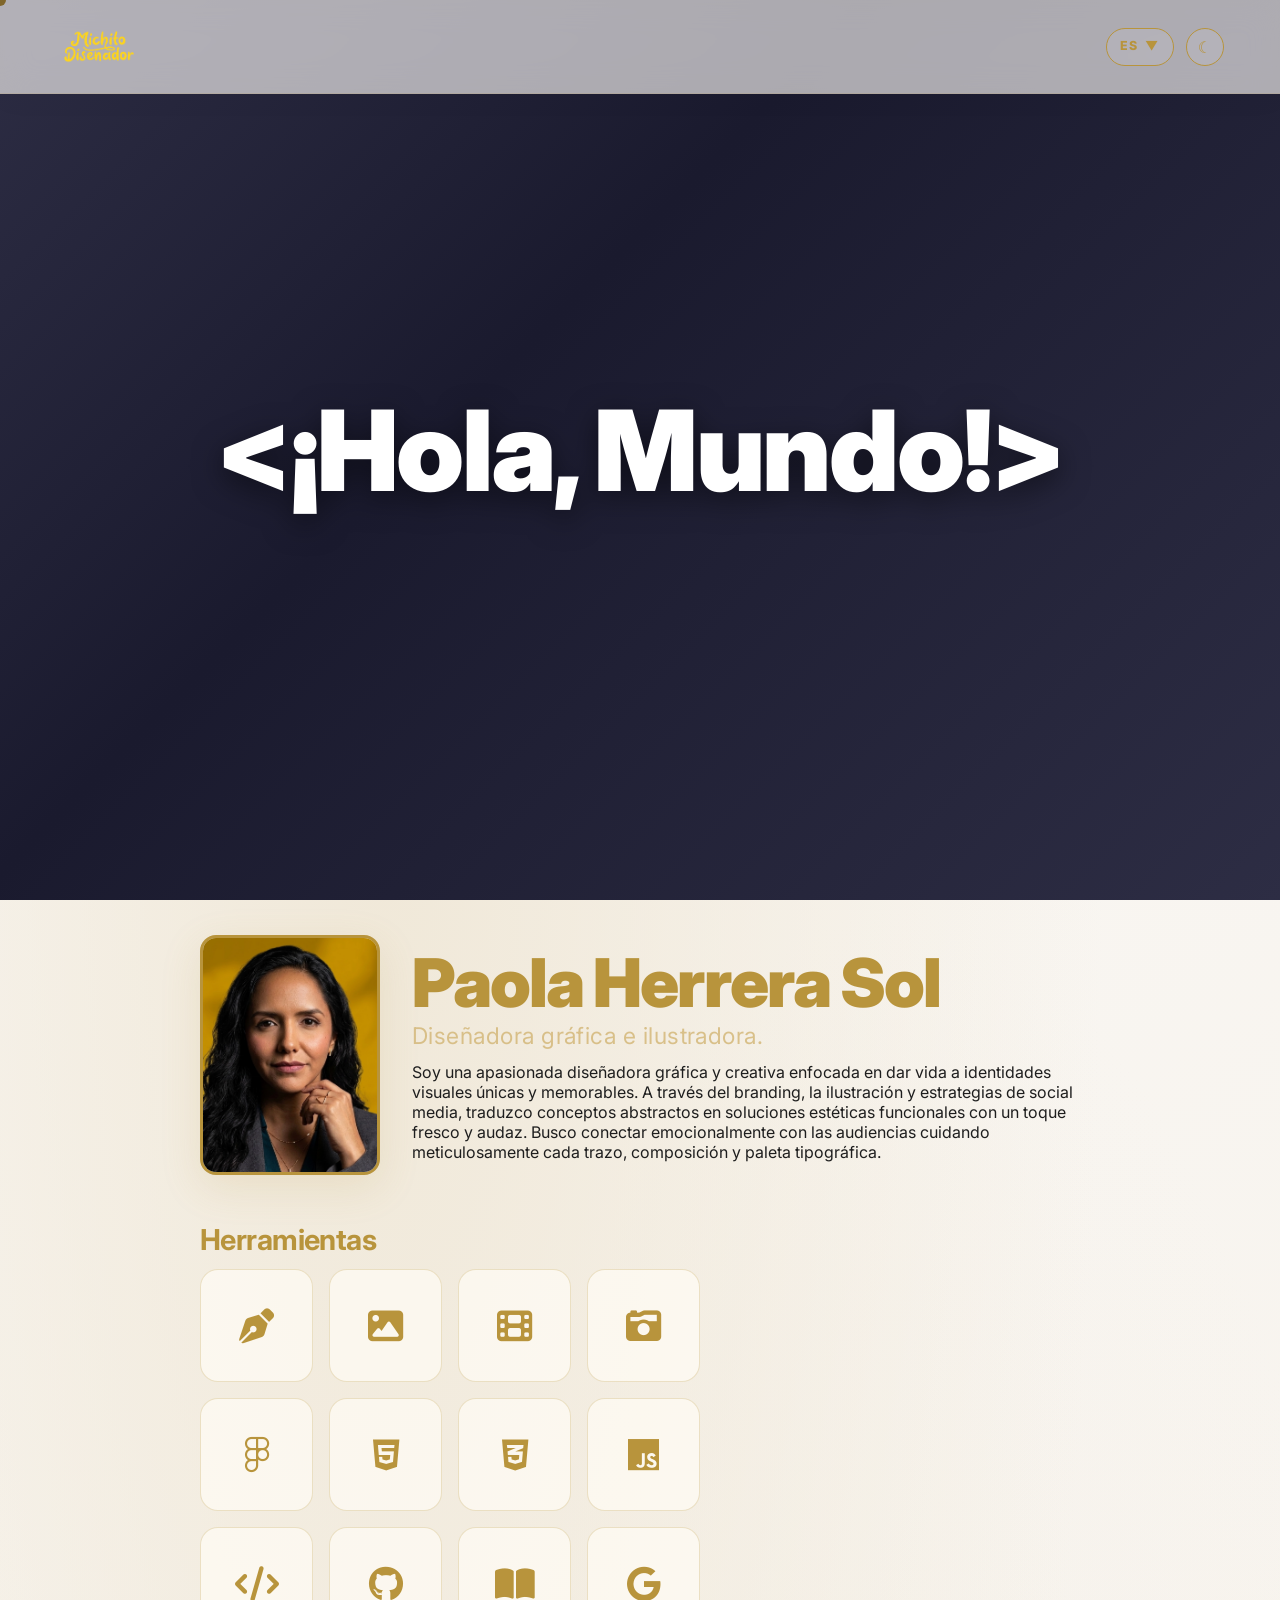
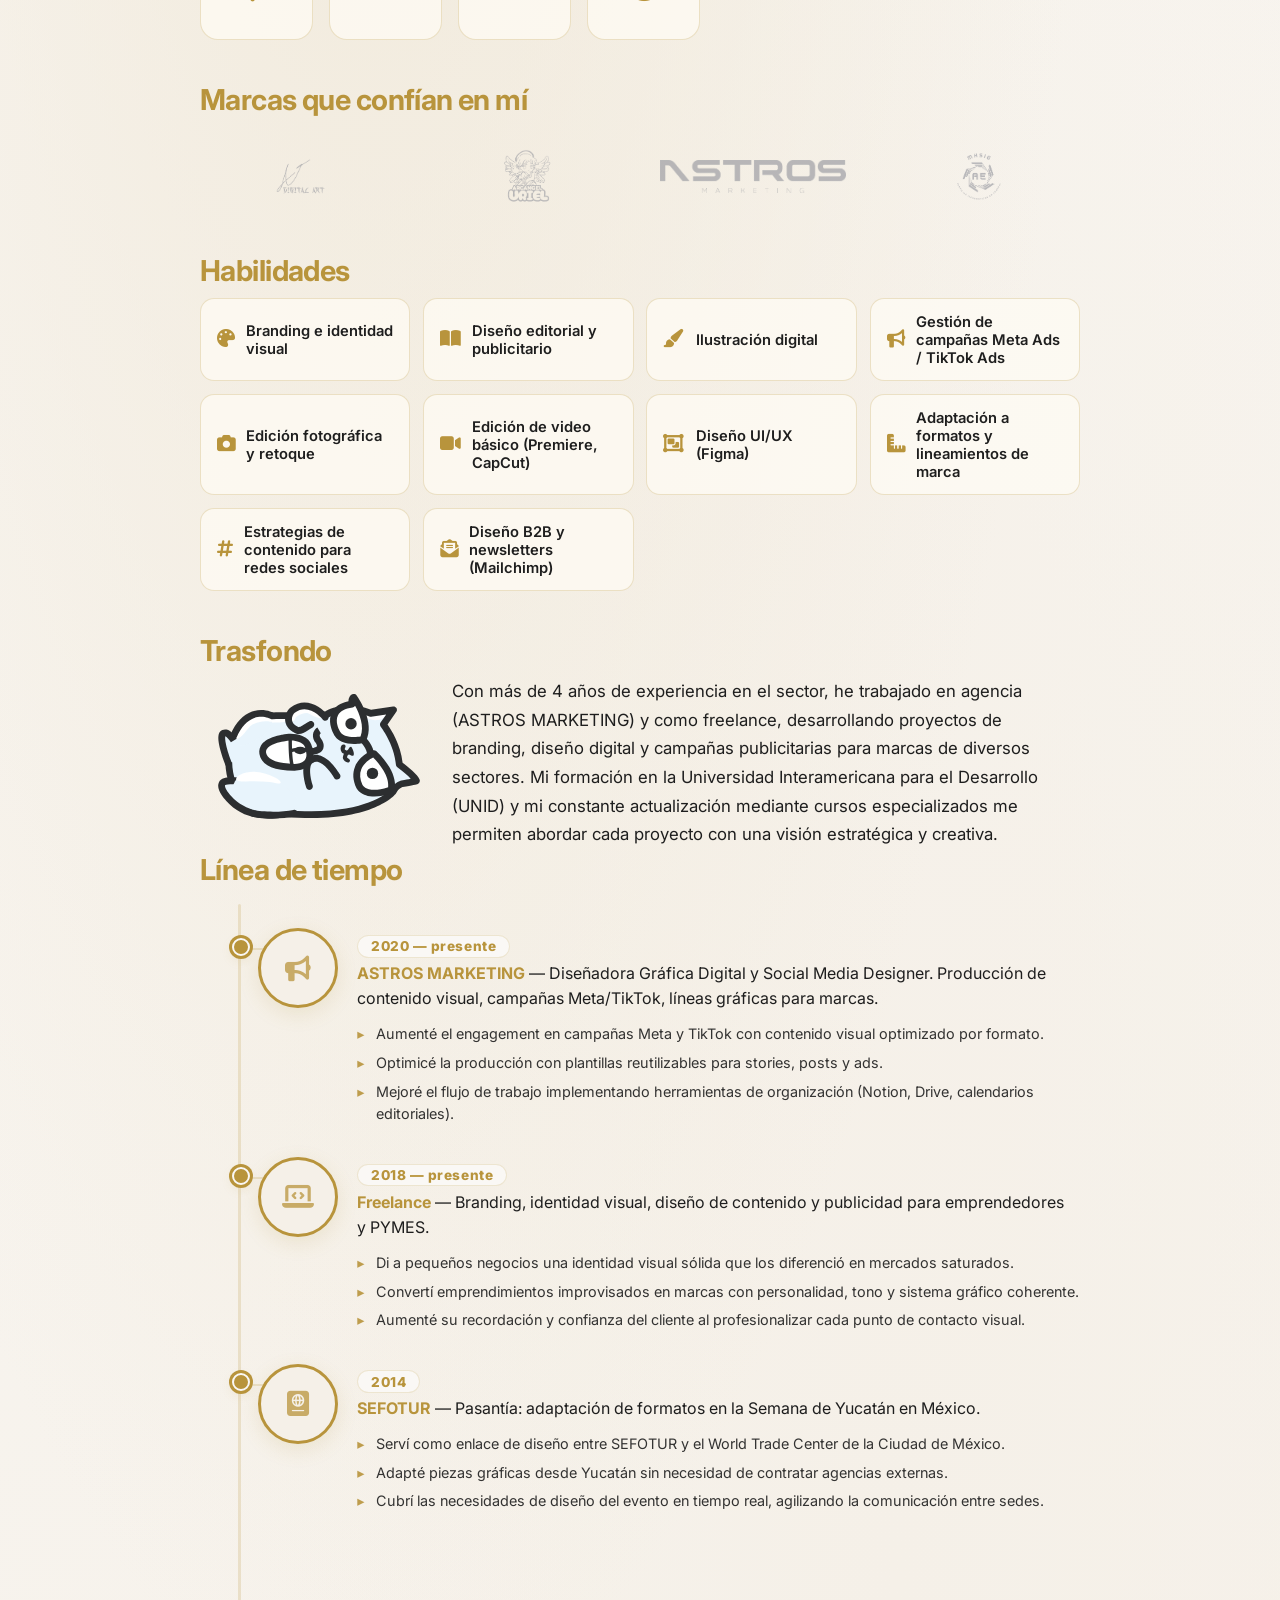
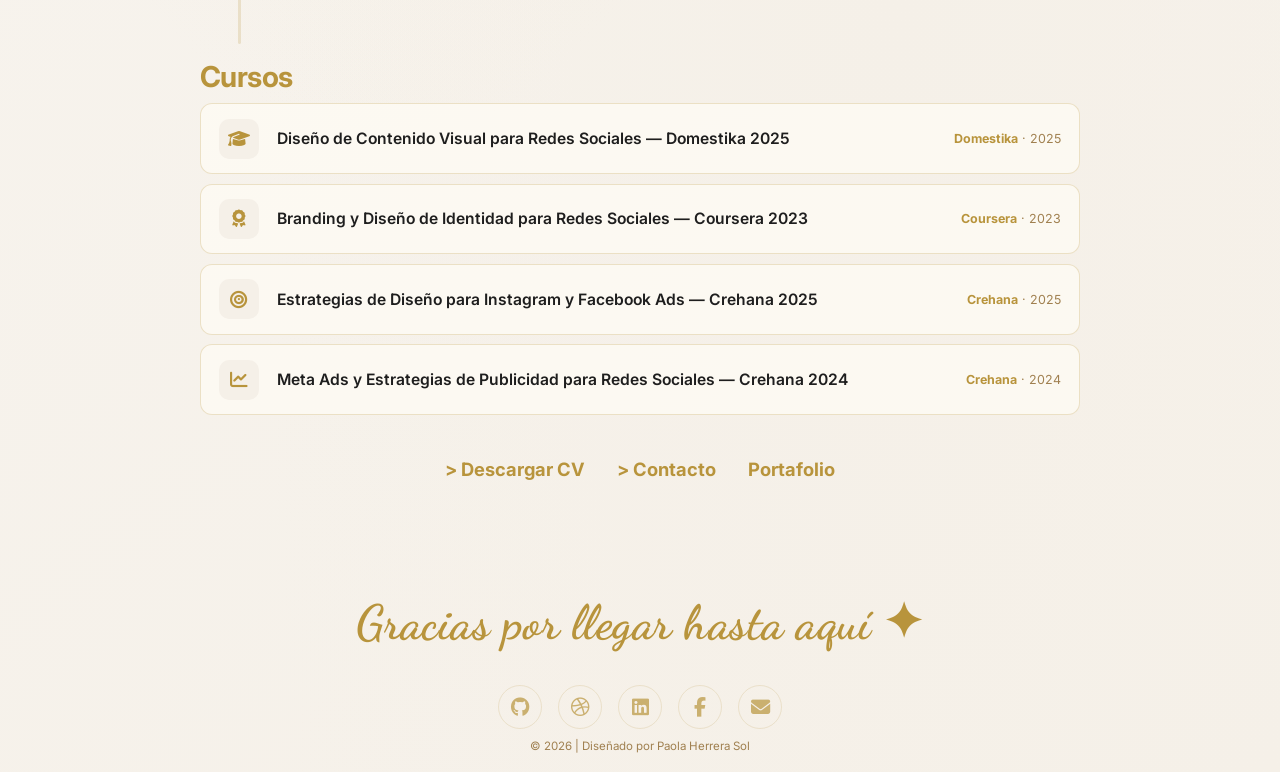
==== commit 9d398eea: "Implement timeline achievements with animations Added timeline achievements section with animations " ====
--- a/about.html
+++ b/about.html
@@ -453,6 +453,50 @@
       color: var(--gold);
       font-weight: 700;
     }
+
+    /* ===== LOGROS EN LA TIMELINE ===== */
+.timeline-achievements {
+  list-style: none;
+  padding: 0;
+  margin: 0.7rem 0 0 0;
+  display: flex;
+  flex-direction: column;
+  gap: 0.4rem;
+}
+
+.timeline-achievements li {
+  position: relative;
+  padding-left: 1.2rem;
+  font-size: 0.9rem;
+  line-height: 1.55;
+  color: var(--text);
+  opacity: 0.9;
+}
+
+.timeline-achievements li::before {
+  content: "▸";
+  position: absolute;
+  left: 0;
+  top: 0;
+  color: var(--gold);
+  font-size: 0.9rem;
+  font-weight: 900;
+  line-height: 1.5;
+}
+
+/* Sutil animación de entrada escalonada */
+.timeline-item.visible .timeline-achievements li {
+  opacity: 0;
+  animation: fadeSlideIn 0.5s ease forwards;
+}
+.timeline-item.visible .timeline-achievements li:nth-child(1) { animation-delay: 0.3s; }
+.timeline-item.visible .timeline-achievements li:nth-child(2) { animation-delay: 0.45s; }
+.timeline-item.visible .timeline-achievements li:nth-child(3) { animation-delay: 0.6s; }
+
+@keyframes fadeSlideIn {
+  from { opacity: 0; transform: translateX(-6px); }
+  to   { opacity: 0.9; transform: translateX(0); }
+}
 
     /* ===== ACTIONS — CENTRADOS ===== */
     .action-links {
@@ -954,6 +998,10 @@
   }
   .cta-text-link {
     font-size: 1rem;
+  }
+ .timeline-achievements li {
+    font-size: 0.85rem;
+    padding-left: 1rem;
   }
 
 }
@@ -1269,47 +1317,79 @@
     <div class="cv-block" id="timelineBlock">
       <h2 data-i18n="timelineTitle">Línea de tiempo</h2>
       <div class="timeline-wrapper">
-        <div class="timeline-item" id="item1">
-          <div class="timeline-thumb">
-            <span class="thumb-static"><i class="fas fa-bullhorn"></i></span>
-            <img src="assets/about/astros_marketing_trabajo.gif"alt="ASTROS Marketing" onerror="this.remove()">
-          </div>
-          <div class="timeline-body">
-            <span class="timeline-year" data-i18n="year1">2020 — presente</span>
-            <div class="timeline-desc" data-i18n="desc1"><strong>ASTROS MARKETING</strong> — …</div>
-          </div>
-        </div>
-        <div class="timeline-item" id="item2">
-          <div class="timeline-thumb">
-            <span class="thumb-static"><i class="fas fa-laptop-code"></i></span>
-            <img src="assets/about/paola_herrera_trabajo.gif" alt="Freelance" onerror="this.remove()">
-          </div>
-          <div class="timeline-body">
-            <span class="timeline-year" data-i18n="year2">2018 — presente</span>
-            <div class="timeline-desc" data-i18n="desc2"><strong>Freelance</strong> — …</div>
-          </div>
-        </div>
-        <div class="timeline-item" id="item3">
-          <div class="timeline-thumb">
-            <span class="thumb-static"><i class="fas fa-passport"></i></span>
-            <img src="assets/timeline/sefotur.gif" alt="SEFOTUR" onerror="this.remove()">
-          </div>
-          <div class="timeline-body">
-            <span class="timeline-year" data-i18n="year3">2014</span>
-            <div class="timeline-desc" data-i18n="desc3"><strong>SEFOTUR</strong> — …</div>
-          </div>
-        </div>
-        <div class="timeline-item" id="item4">
-          <div class="timeline-thumb">
-            <span class="thumb-static"><i class="fas fa-handshake"></i></span>
-            <img src="assets/timeline/colabs.gif" alt="Colaboraciones" onerror="this.remove()">
-          </div>
-          <div class="timeline-body">
-            <span class="timeline-year" data-i18n="year4">2024 — 2026</span>
-            <div class="timeline-desc" data-i18n="desc4"><strong>Colaboraciones</strong> — …</div>
-          </div>
-        </div>
+
+  <!-- ITEM 1 — ASTROS MARKETING -->
+  <div class="timeline-item" id="item1">
+    <div class="timeline-thumb">
+      <span class="thumb-static"><i class="fas fa-bullhorn"></i></span>
+      <img src="assets/about/astros_marketing_trabajo.gif" alt="ASTROS Marketing" onerror="this.remove()">
+    </div>
+    <div class="timeline-body">
+      <span class="timeline-year" data-i18n="year1">2020 — presente</span>
+      <div class="timeline-desc" data-i18n="desc1">
+        <strong>ASTROS MARKETING</strong> — Diseñadora Gráfica Digital y Social Media Designer.
       </div>
+      <ul class="timeline-achievements">
+        <li data-i18n="ach1_1">Aumenté el engagement en campañas Meta y TikTok con contenido visual optimizado por formato.</li>
+        <li data-i18n="ach1_2">Optimicé la producción con plantillas reutilizables para stories, posts y ads.</li>
+        <li data-i18n="ach1_3">Mejoré el flujo de trabajo implementando herramientas de organización (Notion, Drive, calendarios editoriales).</li>
+      </ul>
+    </div>
+  </div>
+
+  <!-- ITEM 2 — FREELANCE -->
+  <div class="timeline-item" id="item2">
+    <div class="timeline-thumb">
+      <span class="thumb-static"><i class="fas fa-laptop-code"></i></span>
+      <img src="assets/about/paola_herrera_trabajo.gif" alt="Freelance" onerror="this.remove()">
+    </div>
+    <div class="timeline-body">
+      <span class="timeline-year" data-i18n="year2">2018 — presente</span>
+      <div class="timeline-desc" data-i18n="desc2">
+        <strong>Freelance</strong> — Branding, identidad visual, diseño de contenido y publicidad para emprendedores y PYMES.
+      </div>
+      <ul class="timeline-achievements">
+        <li data-i18n="ach2_1">Di a pequeños negocios una identidad visual sólida que los diferenció en mercados saturados.</li>
+        <li data-i18n="ach2_2">Convertí emprendimientos improvisados en marcas con personalidad, tono y sistema gráfico coherente.</li>
+        <li data-i18n="ach2_3">Aumenté su recordación y confianza del cliente al profesionalizar cada punto de contacto visual.</li>
+      </ul>
+    </div>
+  </div>
+
+  <!-- ITEM 3 — SEFOTUR -->
+  <div class="timeline-item" id="item3">
+    <div class="timeline-thumb">
+      <span class="thumb-static"><i class="fas fa-passport"></i></span>
+      <img src="assets/about/sefotur_trabajo.gif" alt="SEFOTUR" onerror="this.remove()">
+    </div>
+    <div class="timeline-body">
+      <span class="timeline-year" data-i18n="year3">2014</span>
+      <div class="timeline-desc" data-i18n="desc3">
+        <strong>SEFOTUR</strong> — Pasantía: adaptación de formatos en la Semana de Yucatán en México.
+      </div>
+      <ul class="timeline-achievements">
+        <li data-i18n="ach3_1">Serví como enlace de diseño entre SEFOTUR y el World Trade Center de la Ciudad de México.</li>
+        <li data-i18n="ach3_2">Adapté piezas gráficas desde Yucatán sin necesidad de contratar agencias externas.</li>
+        <li data-i18n="ach3_3">Cubrí las necesidades de diseño del evento en tiempo real, agilizando la comunicación entre sedes.</li>
+      </ul>
+    </div>
+  </div>
+
+  <!-- ITEM 4 — COLABORACIONES -->
+  <div class="timeline-item" id="item4">
+    <div class="timeline-thumb">
+      <span class="thumb-static"><i class="fas fa-handshake"></i></span>
+      <img src="assets/about/colabs_trabajo.gif" alt="Colaboraciones" onerror="this.remove()">
+    </div>
+    <div class="timeline-body">
+      <span class="timeline-year" data-i18n="year4">2024 — 2026</span>
+      <div class="timeline-desc" data-i18n="desc4">
+        <strong>Colaboraciones</strong> — UTAC (6ta Milla Universitaria), UNIMAT (publicidad), MXSIG (UI/UX), AJ Digital Art (fotografía y web).
+      </div>
+    </div>
+  </div>
+
+</div>
     </div>
 
     <!-- CURSOS EN FILAS -->
@@ -1412,6 +1492,15 @@
         headlineSub: "Portafolio creativo · Branding · Ilustración",
         brandsTitle: "Marcas que confían en mí",
         thanks: "Gracias por llegar hasta aquí ✦",
+        ach1_1: "Aumenté el engagement en campañas Meta y TikTok con contenido visual optimizado por formato.",
+        ach1_2: "Optimicé la producción con plantillas reutilizables para stories, posts y ads.",
+        ach1_3: "Mejoré el flujo de trabajo implementando herramientas de organización (Notion, Drive, calendarios editoriales).",
+        ach2_1: "Di a pequeños negocios una identidad visual sólida que los diferenció en mercados saturados.",
+        ach2_2: "Convertí emprendimientos improvisados en marcas con personalidad, tono y sistema gráfico coherente.",
+        ach2_3: "Aumenté su recordación y confianza del cliente al profesionalizar cada punto de contacto visual.",
+        ach3_1: "Serví como enlace de diseño entre SEFOTUR y el World Trade Center de la Ciudad de México.",
+        ach3_2: "Adapté piezas gráficas desde Yucatán sin necesidad de contratar agencias externas.",
+        ach3_3: "Cubrí las necesidades de diseño del evento en tiempo real, agilizando la comunicación entre sedes.",
       },
 
       en: {
@@ -1454,6 +1543,15 @@
         headlineSub: "Creative portfolio · Branding · Illustration",
         brandsTitle: "Brands that trust me",
         thanks: "Thanks for making it this far ✦",
+        ach1_1: "Increased engagement in Meta and TikTok campaigns with format-optimized visual content.",
+        ach1_2: "Optimized production with reusable templates for stories, posts, and ads.",
+        ach1_3: "Improved workflow by implementing organizational tools (Notion, Drive, editorial calendars).",
+        ach2_1: "Gave small businesses a solid visual identity that set them apart in saturated markets.",
+        ach2_2: "Turned improvised ventures into brands with personality, tone, and a coherent graphic system.",
+        ach2_3: "Boosted their recall and client trust by professionalizing every visual touchpoint.",
+        ach3_1: "Served as the design liaison between SEFOTUR and the World Trade Center in Mexico City.",
+        ach3_2: "Adapted graphic pieces from Yucatán without needing to hire external agencies.",
+        ach3_3: "Covered the event's design needs in real time, streamlining communication between venues.",
       },
 
       fr: {
@@ -1496,6 +1594,15 @@
         headlineSub: "Portfolio créatif · Branding · Illustration",
         brandsTitle: "Marques qui me font confiance",
         thanks: "Merci d'être arrivé jusqu'ici ✦",
+        ach1_1: "J'ai augmenté l'engagement des campagnes Meta et TikTok avec du contenu visuel optimisé par format.",
+        ach1_2: "J'ai optimisé la production grâce à des templates réutilisables pour stories, posts et ads.",
+        ach1_3: "J'ai amélioré le flux de travail en implémentant des outils d'organisation (Notion, Drive, calendriers éditoriaux).",
+        ach2_1: "J'ai donné aux petites entreprises une identité visuelle solide qui les a démarquées sur des marchés saturés.",
+        ach2_2: "J'ai transformé des projets improvisés en marques avec personnalité, ton et système graphique cohérent.",
+        ach2_3: "J'ai renforcé leur mémorisation et la confiance des clients en professionnalisant chaque point de contact visuel.",
+        ach3_1: "J'ai servi de lien design entre SEFOTUR et le World Trade Center de Mexico.",
+        ach3_2: "J'ai adapté des pièces graphiques depuis le Yucatán sans recourir à des agences externes.",
+        ach3_3: "J'ai couvert les besoins design de l'événement en temps réel, fluidifiant la communication entre sites.",
       },
 
       pt: {
@@ -1538,6 +1645,15 @@
         headlineSub: "Portfólio criativo · Branding · Ilustração",
         brandsTitle: "Marcas que confiam em mim",
         thanks: "Obrigada por chegar até aqui ✦",
+        ach1_1: "Aumentei o engajamento em campanhas Meta e TikTok com conteúdo visual otimizado por formato.",
+        ach1_2: "Otimizei a produção com templates reutilizáveis para stories, posts e ads.",
+        ach1_3: "Melhorei o fluxo de trabalho implementando ferramentas de organização (Notion, Drive, calendários editoriais).",
+        ach2_1: "Dei a pequenos negócios uma identidade visual sólida que os destacou em mercados saturados.",
+        ach2_2: "Transformei empreendimentos improvisados em marcas com personalidade, tom e sistema gráfico coerente.",
+        ach2_3: "Aumentei a lembrança e a confiança dos clientes profissionalizando cada ponto de contato visual.",
+        ach3_1: "Atuei como elo de design entre a SEFOTUR e o World Trade Center da Cidade do México.",
+        ach3_2: "Adaptei peças gráficas de Yucatán sem precisar contratar agências externas.",
+        ach3_3: "Cobri as necessidades de design do evento em tempo real, agilizando a comunicação entre sedes.",
       }
     };
 
@@ -1631,11 +1747,15 @@
       document.querySelectorAll('[data-i18n]').forEach(el => {
         const key = el.getAttribute('data-i18n');
         if (key && t[key] !== undefined) {
-          if (key === 'desc1' || key === 'desc2' || key === 'desc3' || key === 'desc4') {
-            el.innerHTML = t[key];
-          } else {
-            el.textContent = t[key];
-          }
+          const htmlKeys = ['desc1','desc2','desc3','desc4',
+                  'ach1_1','ach1_2','ach1_3',
+                  'ach2_1','ach2_2','ach2_3',
+                  'ach3_1','ach3_2','ach3_3'];
+if (htmlKeys.includes(key)) {
+  el.innerHTML = t[key];
+} else {
+  el.textContent = t[key];
+}
         }
       });
       
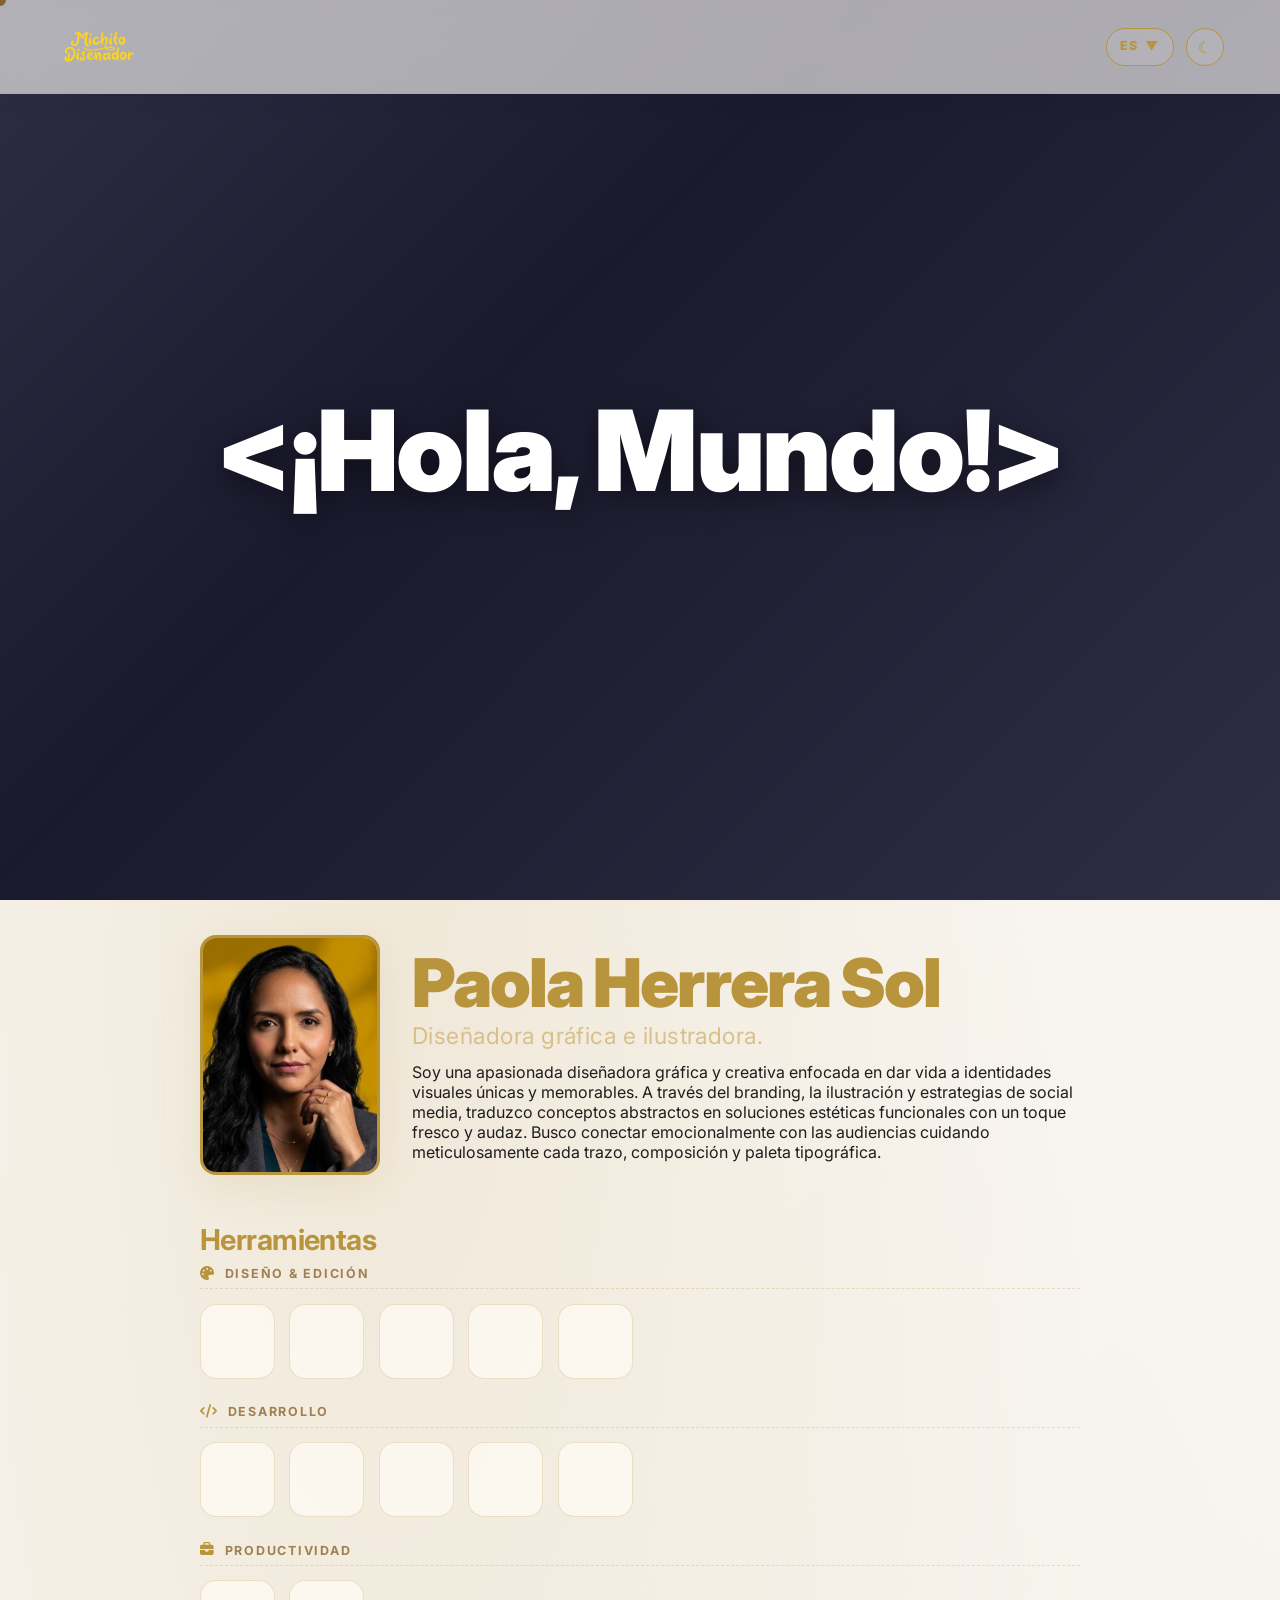
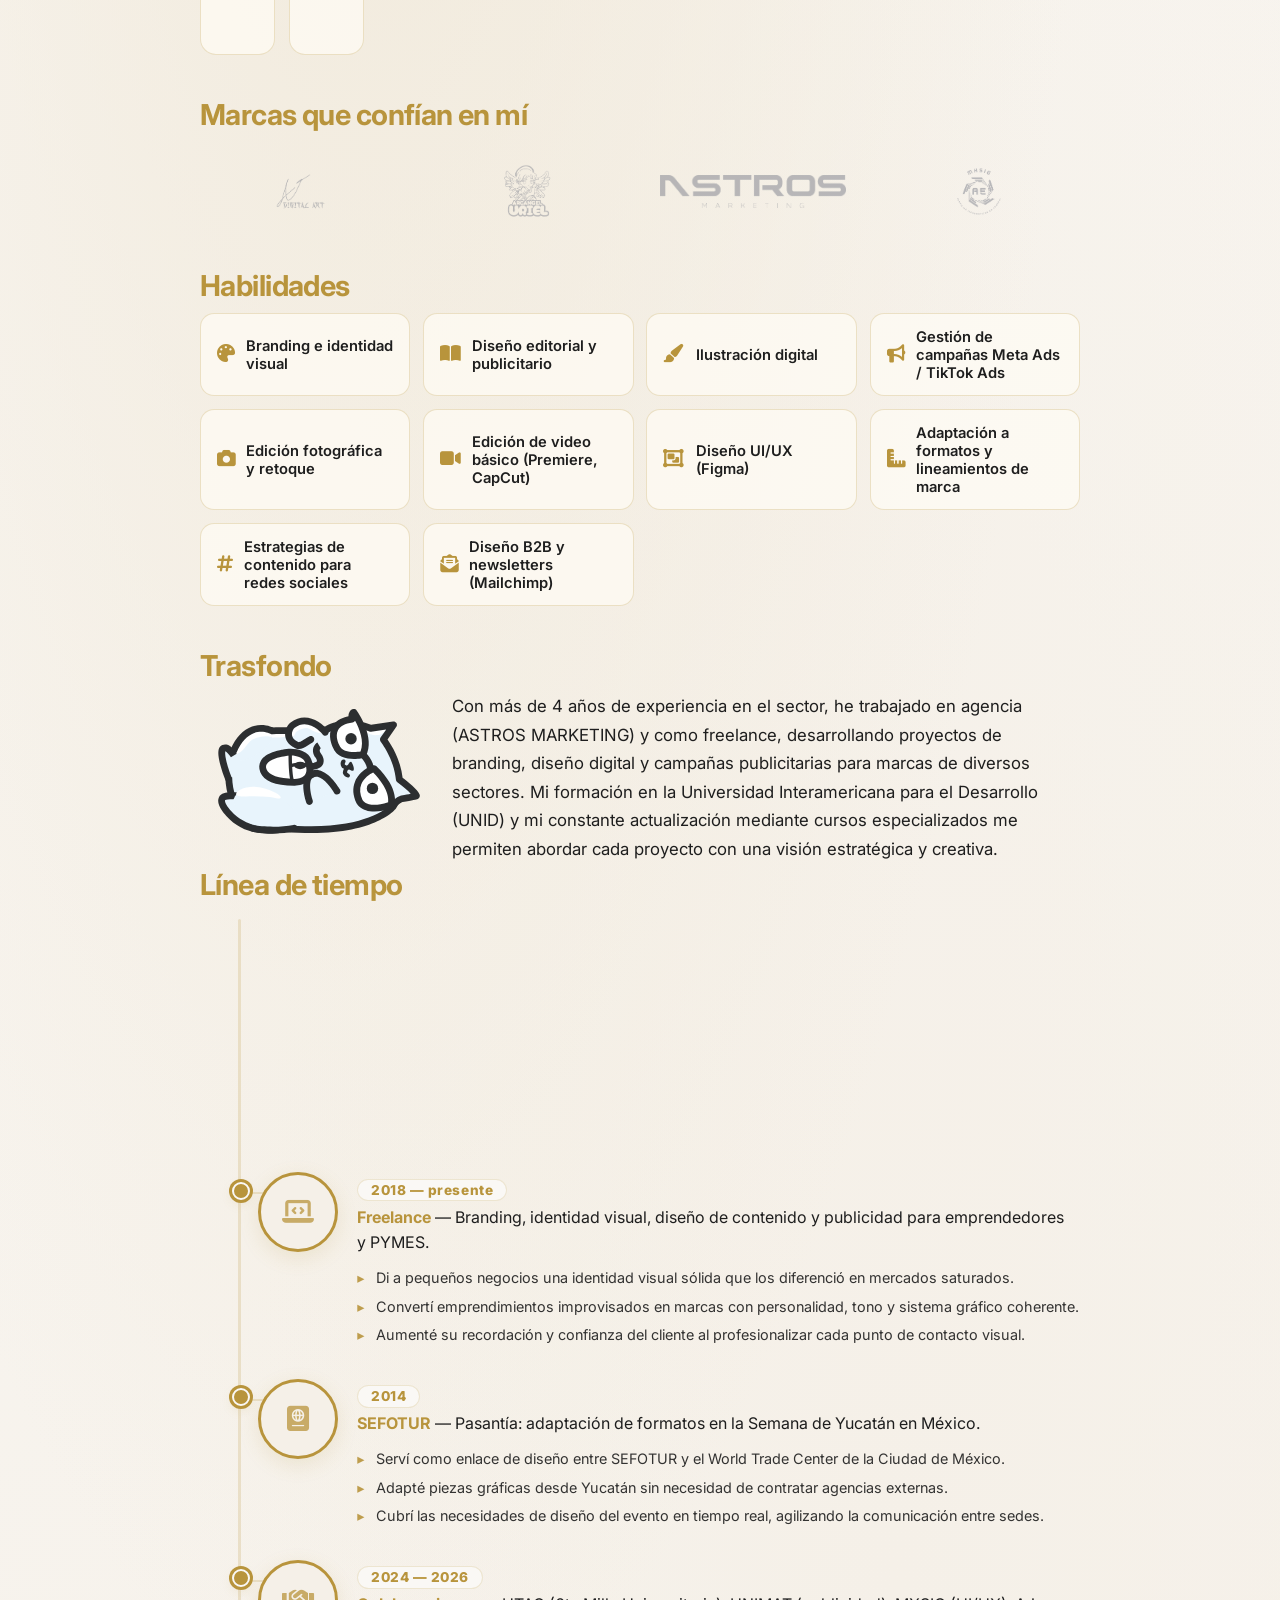
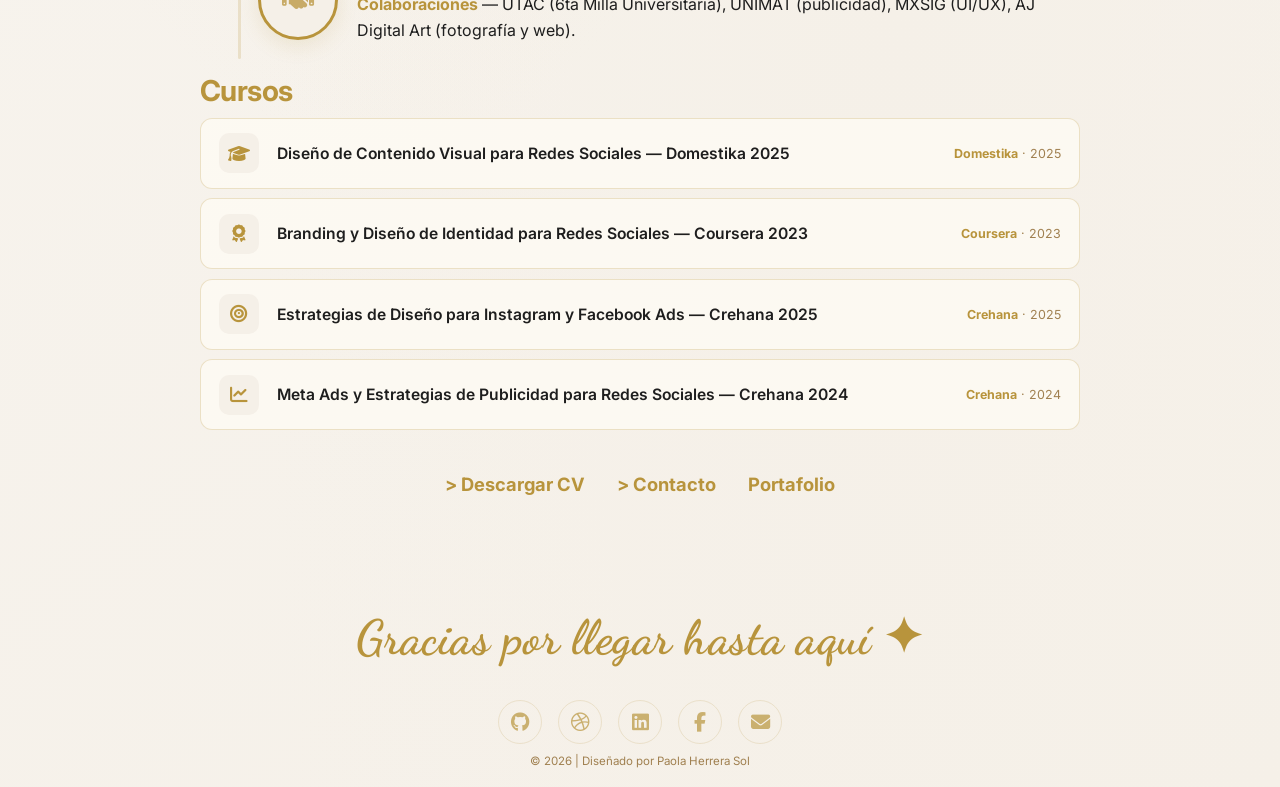
==== commit f677dd7d: "Add Simple Icons stylesheet and update styles" ====
--- a/about.html
+++ b/about.html
@@ -8,6 +8,7 @@
   <link rel="preconnect" href="https://fonts.gstatic.com" crossorigin>
   <link href="https://fonts.googleapis.com/css2?family=Inter:opsz,wght@14..32,300;14..32,400;14..32,500;14..32,600;14..32,700;14..32,800;14..32,900&display=swap" rel="stylesheet">
   <link rel="stylesheet" href="https://cdnjs.cloudflare.com/ajax/libs/font-awesome/6.5.0/css/all.min.css">
+  <link rel="stylesheet" href="https://cdn.jsdelivr.net/npm/simple-icons-font@v16/font/simple-icons.min.css" type="text/css">
   <link href="https://fonts.googleapis.com/css2?family=Dancing+Script:wght@600;700&display=swap" rel="stylesheet">
   <style>
     /* ===== RESET & ROOT ===== */
@@ -599,61 +600,168 @@
   }
 }
 
-/* ===== HERRAMIENTAS CON ICONOS ===== */
+/* ===== HERRAMIENTAS — SISTEMA POR CATEGORÍAS ===== */
+.tools-group {
+  margin-top: 1.6rem;
+}
+.tools-group:first-of-type {
+  margin-top: 0.6rem;
+}
+
+.tools-group-title {
+  display: flex;
+  align-items: center;
+  gap: 0.55rem;
+  font-size: 0.78rem;
+  font-weight: 700;
+  letter-spacing: 0.14em;
+  text-transform: uppercase;
+  color: var(--muted);
+  margin-bottom: 0.9rem;
+  padding-bottom: 0.45rem;
+  border-bottom: 1px dashed var(--line);
+}
+.tools-group-title i {
+  color: var(--gold);
+  font-size: 0.85rem;
+}
+
 .tools-grid {
   display: grid;
-  grid-template-columns: repeat(4, 1fr);   /* 4 columnas fijas */
-  gap: 1rem;
-  margin-top: 0.8rem;
-  max-width: 500px;
-}
-
+  grid-template-columns: repeat(auto-fill, minmax(72px, 1fr));
+  gap: 0.9rem;
+}
+
+/* ===== TARJETA DE HERRAMIENTA ===== */
 .tool-icon {
   position: relative;
-  aspect-ratio: 1 / 1;                      /* cuadrado perfecto */
+  aspect-ratio: 1 / 1;
   width: 100%;
   display: grid;
   place-items: center;
-  border-radius: 18px;
+  border-radius: 16px;
   background: var(--card-bg);
   border: 1.5px solid var(--line);
-  font-size: 2.2rem;                        /* íconos más grandes */
-  color: var(--gold);
-  transition: transform 0.25s, border-color 0.25s, box-shadow 0.25s, color 0.25s;
-}
-
-.tool-icon:hover {
-  transform: translateY(-4px) scale(1.06);
-  box-shadow: 0 10px 26px var(--shadow);
-}
-.tool-icon:hover::after {
+  font-size: 1.6rem;
+  color: var(--muted);
+  cursor: none;
+  overflow: visible;
+  transition:
+    transform 0.35s cubic-bezier(0.22, 1, 0.36, 1),
+    border-color 0.3s ease,
+    color 0.3s ease,
+    background 0.3s ease,
+    box-shadow 0.35s ease;
+}
+
+/* Ajuste específico para Simple Icons (fuente de íconos) */
+.tool-icon .si {
+  font-size: 1.8rem;
+  line-height: 1;
+  display: inline-block;
+  vertical-align: middle;
+  transition: color 0.3s ease;
+}
+
+/* Halo de marca detrás del ícono al hacer hover */
+.tool-icon::before {
+  content: '';
+  position: absolute;
+  inset: 6px;
+  border-radius: 12px;
+  background: var(--brand, var(--gold));
+  opacity: 0;
+  filter: blur(14px);
+  transition: opacity 0.4s ease;
+  z-index: -1;
+}
+
+/* ===== TOOLTIP — ARRIBA, CON SOMBRA, SIN CORTARSE ===== */
+.tool-icon::after {
   content: attr(data-tool);
   position: absolute;
-  bottom: -2.2rem;
+  bottom: calc(100% + 10px);
   left: 50%;
-  transform: translateX(-50%);
+  transform: translateX(-50%) translateY(4px);
   background: var(--text);
   color: var(--bg);
-  font-size: 0.7rem;
+  font-size: 0.72rem;
   font-weight: 700;
-  padding: 0.3rem 0.6rem;
-  border-radius: 6px;
+  letter-spacing: 0.02em;
+  padding: 0.35rem 0.65rem;
+  border-radius: 8px;
   white-space: nowrap;
-  z-index: 5;
-}
-/* Colores de marca al hover */
-.tool-icon[data-tool="Illustrator"]:hover { color: #f47c20; border-color: #f47c20; }
-.tool-icon[data-tool="Photoshop"]:hover { color: #2d6bb8; border-color: #2d6bb8; }
-.tool-icon[data-tool="After Effects"]:hover { color: #7b2b8e; border-color: #7b2b8e; }
-.tool-icon[data-tool="Lightroom"]:hover { color: #4bb0e1; border-color: #4bb0e1; }
-.tool-icon[data-tool="Figma"]:hover { color: #2d9b4e; border-color: #2d9b4e; }
-.tool-icon[data-tool="HTML5"]:hover { color: #e44d26; border-color: #e44d26; }
-.tool-icon[data-tool="CSS3"]:hover { color: #264de4; border-color: #264de4; }
-.tool-icon[data-tool="JavaScript"]:hover { color: #f7df1e; border-color: #f7df1e; }
-.tool-icon[data-tool="VS Code"]:hover { color: #3e9ad7; border-color: #3e9ad7; }
-.tool-icon[data-tool="GitHub"]:hover { color: #333; border-color: #333; }
-.tool-icon[data-tool="Notion"]:hover { color: var(--text); border-color: var(--text); }
-.tool-icon[data-tool="Google"]:hover { color: #3c7dd6; border-color: #3c7dd6; }
+  opacity: 0;
+  pointer-events: none;
+  transition: opacity 0.2s ease, transform 0.2s ease;
+  z-index: 10;
+  box-shadow: 0 6px 18px rgba(0, 0, 0, 0.18);
+}
+
+/* ===== HOVER ===== */
+.tool-icon:hover {
+  transform: translateY(-5px) scale(1.06);
+  border-color: var(--brand, var(--gold));
+  color: var(--brand, var(--gold));
+  box-shadow: 0 12px 28px -8px var(--shadow);
+}
+.tool-icon:hover::before {
+  opacity: 0.28;
+}
+.tool-icon:hover::after {
+  opacity: 1;
+  transform: translateX(-50%) translateY(0);
+}
+
+/* ===== AJUSTES POR COLOR DE MARCA (legibilidad) ===== */
+
+/* JavaScript: amarillo muy claro → tono más oscuro en modo claro */
+.tool-icon[data-tool="JavaScript"]:hover {
+  color: #b8a000;
+}
+body.dark-mode .tool-icon[data-tool="JavaScript"]:hover {
+  color: #f7df1e;
+}
+
+/* Notion: blanco puro → oscuro en modo claro, blanco en dark */
+.tool-icon[data-tool="Notion"] {
+  color: var(--text);
+}
+.tool-icon[data-tool="Notion"]:hover {
+  color: #000000;
+  border-color: #000000;
+}
+body.dark-mode .tool-icon[data-tool="Notion"]:hover {
+  color: #ffffff;
+  border-color: #ffffff;
+}
+
+/* GitHub: negro puro → usar morado oficial de la marca */
+.tool-icon[data-tool="GitHub"]:hover {
+  color: #8957e5;
+  border-color: #8957e5;
+}
+body.dark-mode .tool-icon[data-tool="GitHub"]:hover {
+  color: #a371f7;
+  border-color: #a371f7;
+}
+
+/* ===== RESPONSIVE ===== */
+@media (max-width: 720px) {
+  .tools-grid {
+    grid-template-columns: repeat(auto-fill, minmax(60px, 1fr));
+    gap: 0.7rem;
+  }
+  .tool-icon {
+    border-radius: 13px;
+  }
+  .tool-icon .si {
+    font-size: 1.4rem;
+  }
+  .tools-group-title {
+    font-size: 0.72rem;
+  }
+}
 
 /* ===== MARCAS ===== */
 .brands-grid {
@@ -1106,24 +1214,76 @@
       </div>
     </div>
 
-    <!-- HERRAMIENTAS CON ICONOS -->
-    <div class="cv-block" id="toolsBlock">
-      <h2 data-i18n="toolsTitle">Herramientas</h2>
-      <div class="tools-grid">
-        <span class="tool-icon" data-tool="Illustrator"    title="Illustrator"><i class="fas fa-pen-nib"></i></span>
-        <span class="tool-icon" data-tool="Photoshop"      title="Photoshop"><i class="fas fa-image"></i></span>
-        <span class="tool-icon" data-tool="After Effects"  title="After Effects"><i class="fas fa-film"></i></span>
-        <span class="tool-icon" data-tool="Lightroom"      title="Lightroom"><i class="fas fa-camera-retro"></i></span>
-        <span class="tool-icon" data-tool="Figma"          title="Figma"><i class="fab fa-figma"></i></span>
-        <span class="tool-icon" data-tool="HTML5"          title="HTML5"><i class="fab fa-html5"></i></span>
-        <span class="tool-icon" data-tool="CSS3"           title="CSS3"><i class="fab fa-css3-alt"></i></span>
-        <span class="tool-icon" data-tool="JavaScript"     title="JavaScript"><i class="fab fa-js"></i></span>
-        <span class="tool-icon" data-tool="VS Code"        title="VS Code"><i class="fas fa-code"></i></span>
-        <span class="tool-icon" data-tool="GitHub"         title="GitHub"><i class="fab fa-github"></i></span>
-        <span class="tool-icon" data-tool="Notion"         title="Notion"><i class="fas fa-book-open"></i></span>
-        <span class="tool-icon" data-tool="Google"         title="Google Workspace"><i class="fab fa-google"></i></span>
-      </div>
+<!-- HERRAMIENTAS CON ICONOS -->
+<div class="cv-block" id="toolsBlock">
+  <h2 data-i18n="toolsTitle">Herramientas</h2>
+
+  <!-- Grupo: Diseño -->
+  <div class="tools-group">
+    <h3 class="tools-group-title">
+      <i class="fas fa-palette" aria-hidden="true"></i>
+      <span data-i18n="toolsGroupDesign">Diseño &amp; Edición</span>
+    </h3>
+    <div class="tools-grid">
+      <span class="tool-icon" data-tool="Illustrator" title="Illustrator" style="--brand:#ff9a00">
+        <i class="si si-adobeillustrator"></i>
+      </span>
+      <span class="tool-icon" data-tool="Photoshop" title="Photoshop" style="--brand:#31a8ff">
+        <i class="si si-adobephotoshop"></i>
+      </span>
+      <span class="tool-icon" data-tool="After Effects" title="After Effects" style="--brand:#9999ff">
+        <i class="si si-adobeaftereffects"></i>
+      </span>
+      <span class="tool-icon" data-tool="Lightroom" title="Lightroom" style="--brand:#31a8ff">
+        <i class="si si-adobelightroom"></i>
+      </span>
+      <span class="tool-icon" data-tool="Figma" title="Figma" style="--brand:#f24e1e">
+        <i class="si si-figma"></i>
+      </span>
     </div>
+  </div>
+
+  <!-- Grupo: Código -->
+  <div class="tools-group">
+    <h3 class="tools-group-title">
+      <i class="fas fa-code" aria-hidden="true"></i>
+      <span data-i18n="toolsGroupCode">Desarrollo</span>
+    </h3>
+    <div class="tools-grid">
+      <span class="tool-icon" data-tool="HTML5" title="HTML5" style="--brand:#e44d26">
+        <i class="si si-html5"></i>
+      </span>
+      <span class="tool-icon" data-tool="CSS3" title="CSS3" style="--brand:#264de4">
+        <i class="si si-css3"></i>
+      </span>
+      <span class="tool-icon" data-tool="JavaScript" title="JavaScript" style="--brand:#f7df1e">
+        <i class="si si-javascript"></i>
+      </span>
+      <span class="tool-icon" data-tool="VS Code" title="VS Code" style="--brand:#007acc">
+        <i class="si si-visualstudiocode"></i>
+      </span>
+      <span class="tool-icon" data-tool="GitHub" title="GitHub" style="--brand:#8957e5">
+        <i class="si si-github"></i>
+      </span>
+    </div>
+  </div>
+
+  <!-- Grupo: Productividad -->
+  <div class="tools-group">
+    <h3 class="tools-group-title">
+      <i class="fas fa-briefcase" aria-hidden="true"></i>
+      <span data-i18n="toolsGroupProductivity">Productividad</span>
+    </h3>
+    <div class="tools-grid">
+      <span class="tool-icon" data-tool="Notion" title="Notion" style="--brand:#ffffff">
+        <i class="si si-notion"></i>
+      </span>
+      <span class="tool-icon" data-tool="Google Workspace" title="Google Workspace" style="--brand:#4285f4">
+        <i class="si si-google"></i>
+      </span>
+    </div>
+  </div>
+</div>
 
     <!-- MARCAS -->
 <div class="cv-block" id="brandsBlock">
@@ -1501,6 +1661,9 @@
         ach3_1: "Serví como enlace de diseño entre SEFOTUR y el World Trade Center de la Ciudad de México.",
         ach3_2: "Adapté piezas gráficas desde Yucatán sin necesidad de contratar agencias externas.",
         ach3_3: "Cubrí las necesidades de diseño del evento en tiempo real, agilizando la comunicación entre sedes.",
+        toolsGroupDesign: "Diseño & Edición",
+        toolsGroupCode: "Desarrollo",
+        toolsGroupProductivity: "Productividad",
       },
 
       en: {
@@ -1552,6 +1715,9 @@
         ach3_1: "Served as the design liaison between SEFOTUR and the World Trade Center in Mexico City.",
         ach3_2: "Adapted graphic pieces from Yucatán without needing to hire external agencies.",
         ach3_3: "Covered the event's design needs in real time, streamlining communication between venues.",
+        toolsGroupDesign: "Design & Editing",
+        toolsGroupCode: "Development",
+        toolsGroupProductivity: "Productivity",
       },
 
       fr: {
@@ -1603,6 +1769,9 @@
         ach3_1: "J'ai servi de lien design entre SEFOTUR et le World Trade Center de Mexico.",
         ach3_2: "J'ai adapté des pièces graphiques depuis le Yucatán sans recourir à des agences externes.",
         ach3_3: "J'ai couvert les besoins design de l'événement en temps réel, fluidifiant la communication entre sites.",
+        toolsGroupDesign: "Design & Édition",
+        toolsGroupCode: "Développement",
+        toolsGroupProductivity: "Productivité",
       },
 
       pt: {
@@ -1654,6 +1823,9 @@
         ach3_1: "Atuei como elo de design entre a SEFOTUR e o World Trade Center da Cidade do México.",
         ach3_2: "Adaptei peças gráficas de Yucatán sem precisar contratar agências externas.",
         ach3_3: "Cobri as necessidades de design do evento em tempo real, agilizando a comunicação entre sedes.",
+        toolsGroupDesign: "Design & Edição",
+        toolsGroupCode: "Desenvolvimento",
+        toolsGroupProductivity: "Produtividade",
       }
     };
 
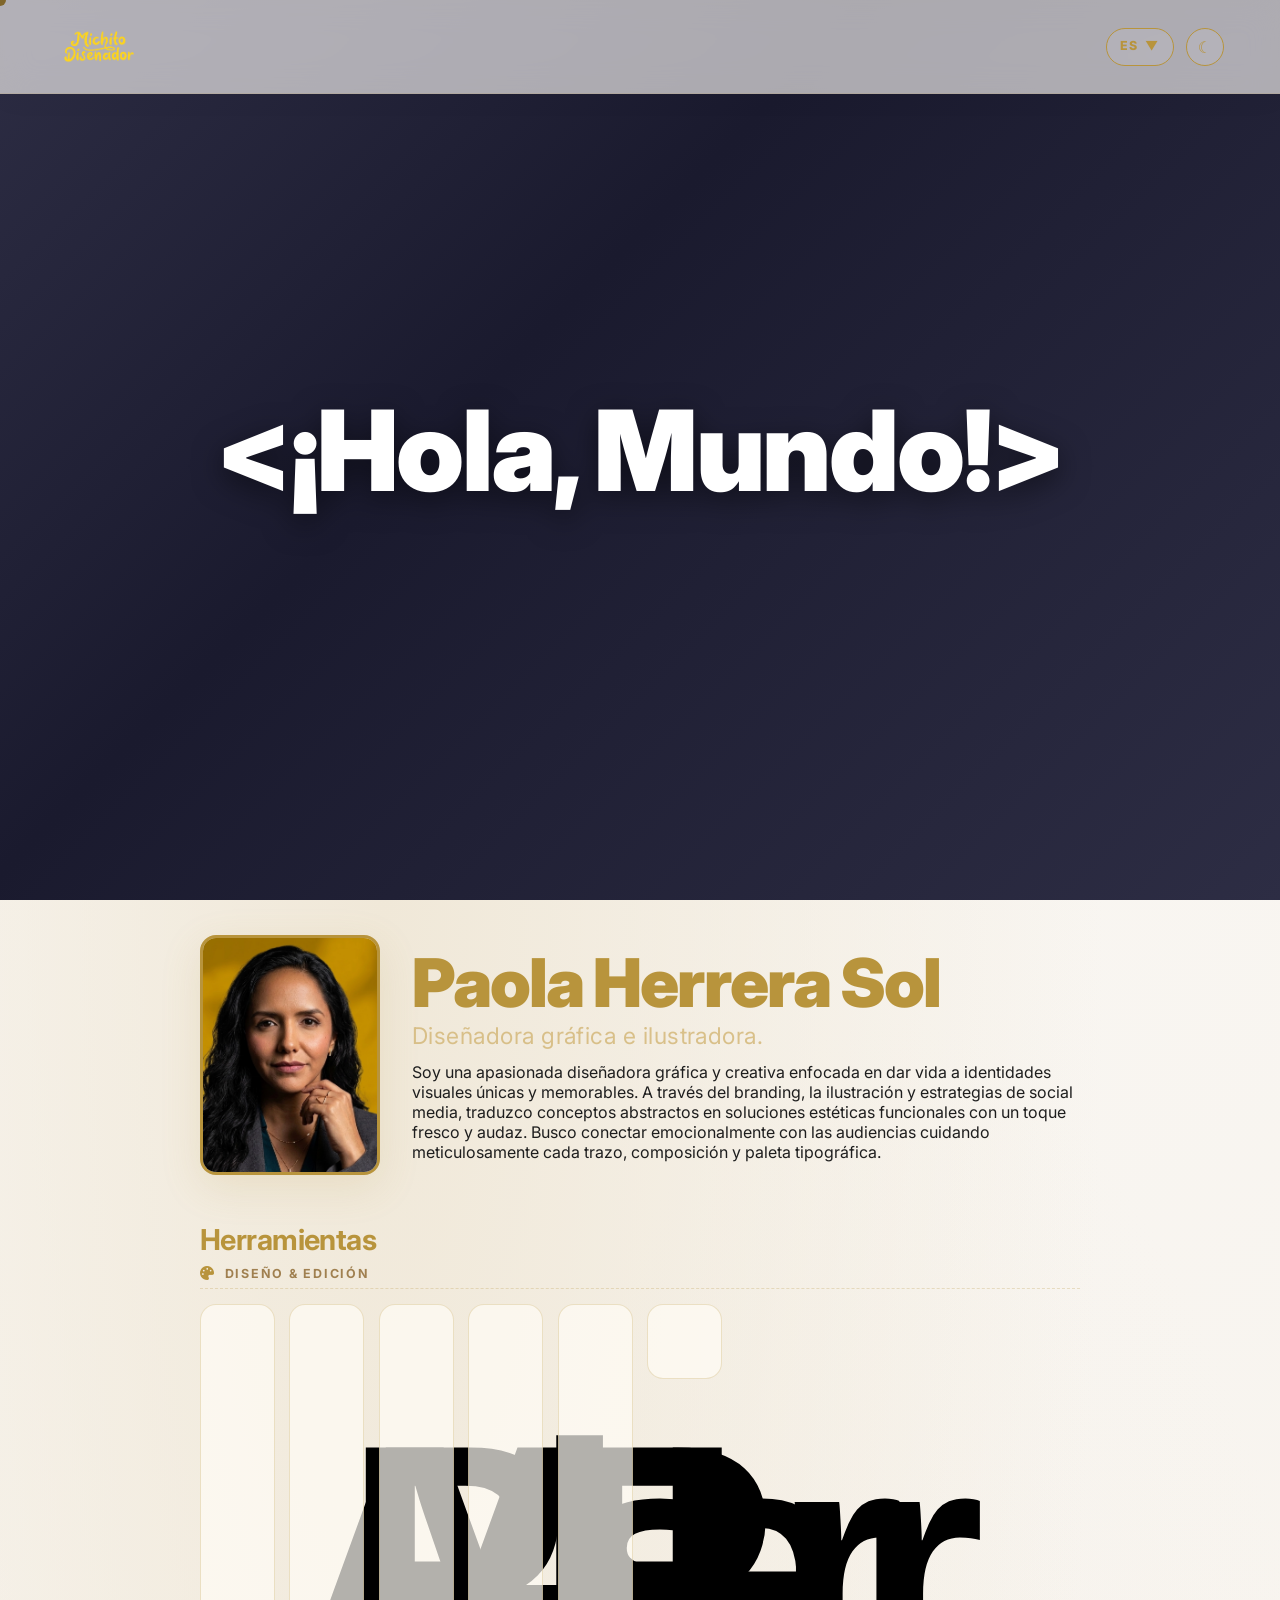
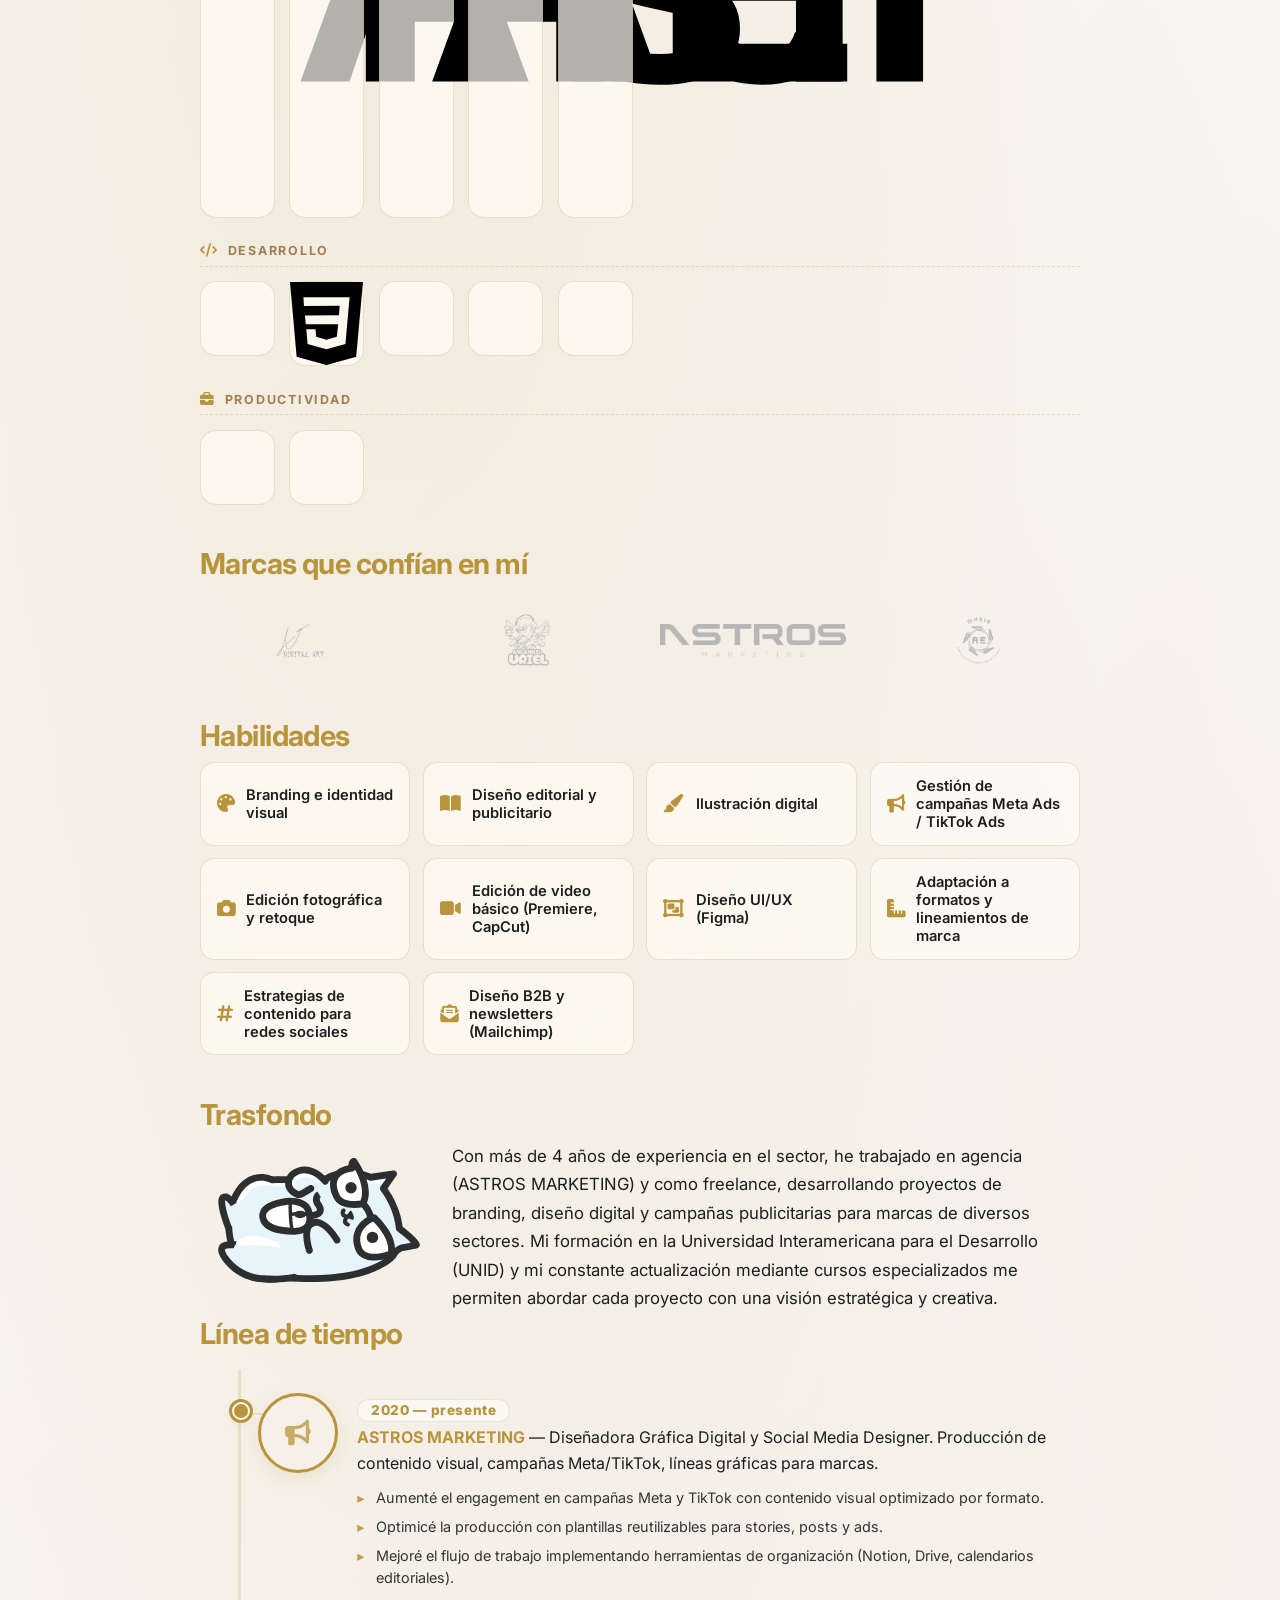
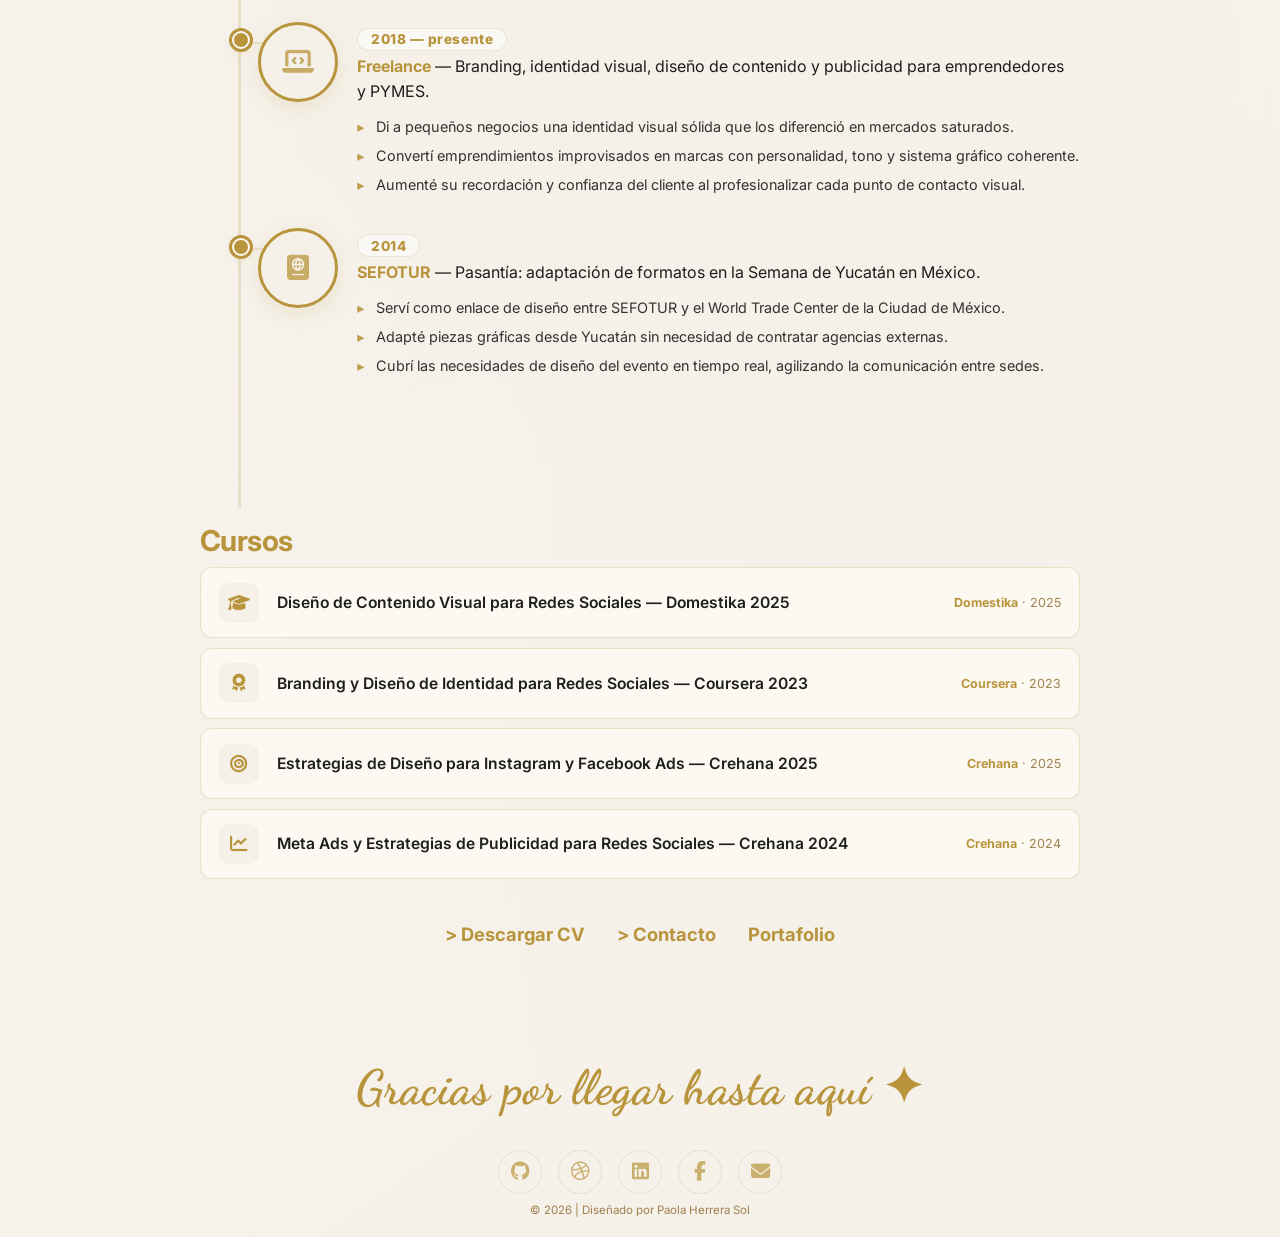
==== commit d12e9d53: "Update tool icons to use SVG images" ====
--- a/about.html
+++ b/about.html
@@ -1214,7 +1214,7 @@
       </div>
     </div>
 
-<!-- HERRAMIENTAS CON ICONOS -->
+<!-- HERRAMIENTAS CON ICONOS SVG -->
 <div class="cv-block" id="toolsBlock">
   <h2 data-i18n="toolsTitle">Herramientas</h2>
 
@@ -1226,19 +1226,22 @@
     </h3>
     <div class="tools-grid">
       <span class="tool-icon" data-tool="Illustrator" title="Illustrator" style="--brand:#ff9a00">
-        <i class="si si-adobeillustrator"></i>
+        <img src="assets/about/Ai.svg" alt="Illustrator" class="tool-svg" onerror="this.style.display='none'">
       </span>
       <span class="tool-icon" data-tool="Photoshop" title="Photoshop" style="--brand:#31a8ff">
-        <i class="si si-adobephotoshop"></i>
+        <img src="assets/about/Ps.svg" alt="Photoshop" class="tool-svg" onerror="this.style.display='none'">
       </span>
       <span class="tool-icon" data-tool="After Effects" title="After Effects" style="--brand:#9999ff">
-        <i class="si si-adobeaftereffects"></i>
+        <img src="assets/about/Ae.svg" alt="After Effects" class="tool-svg" onerror="this.style.display='none'">
+      </span>
+      <span class="tool-icon" data-tool="Premiere Pro" title="Premiere Pro" style="--brand:#9999ff">
+        <img src="assets/about/Pr.svg" alt="Premiere Pro" class="tool-svg" onerror="this.style.display='none'">
       </span>
       <span class="tool-icon" data-tool="Lightroom" title="Lightroom" style="--brand:#31a8ff">
-        <i class="si si-adobelightroom"></i>
+        <img src="assets/about/Lr.svg" alt="Lightroom" class="tool-svg" onerror="this.style.display='none'">
       </span>
       <span class="tool-icon" data-tool="Figma" title="Figma" style="--brand:#f24e1e">
-        <i class="si si-figma"></i>
+        <i class="si si-figma"></i> <!-- Este lo mantienes como fuente Simple Icons -->
       </span>
     </div>
   </div>
@@ -1254,7 +1257,7 @@
         <i class="si si-html5"></i>
       </span>
       <span class="tool-icon" data-tool="CSS3" title="CSS3" style="--brand:#264de4">
-        <i class="si si-css3"></i>
+        <img src="assets/about/CSS3.svg" alt="CSS3" class="tool-svg" onerror="this.style.display='none'">
       </span>
       <span class="tool-icon" data-tool="JavaScript" title="JavaScript" style="--brand:#f7df1e">
         <i class="si si-javascript"></i>
@@ -1284,7 +1287,6 @@
     </div>
   </div>
 </div>
-
     <!-- MARCAS -->
 <div class="cv-block" id="brandsBlock">
   <h2 data-i18n="brandsTitle">Marcas que confían en mí</h2>
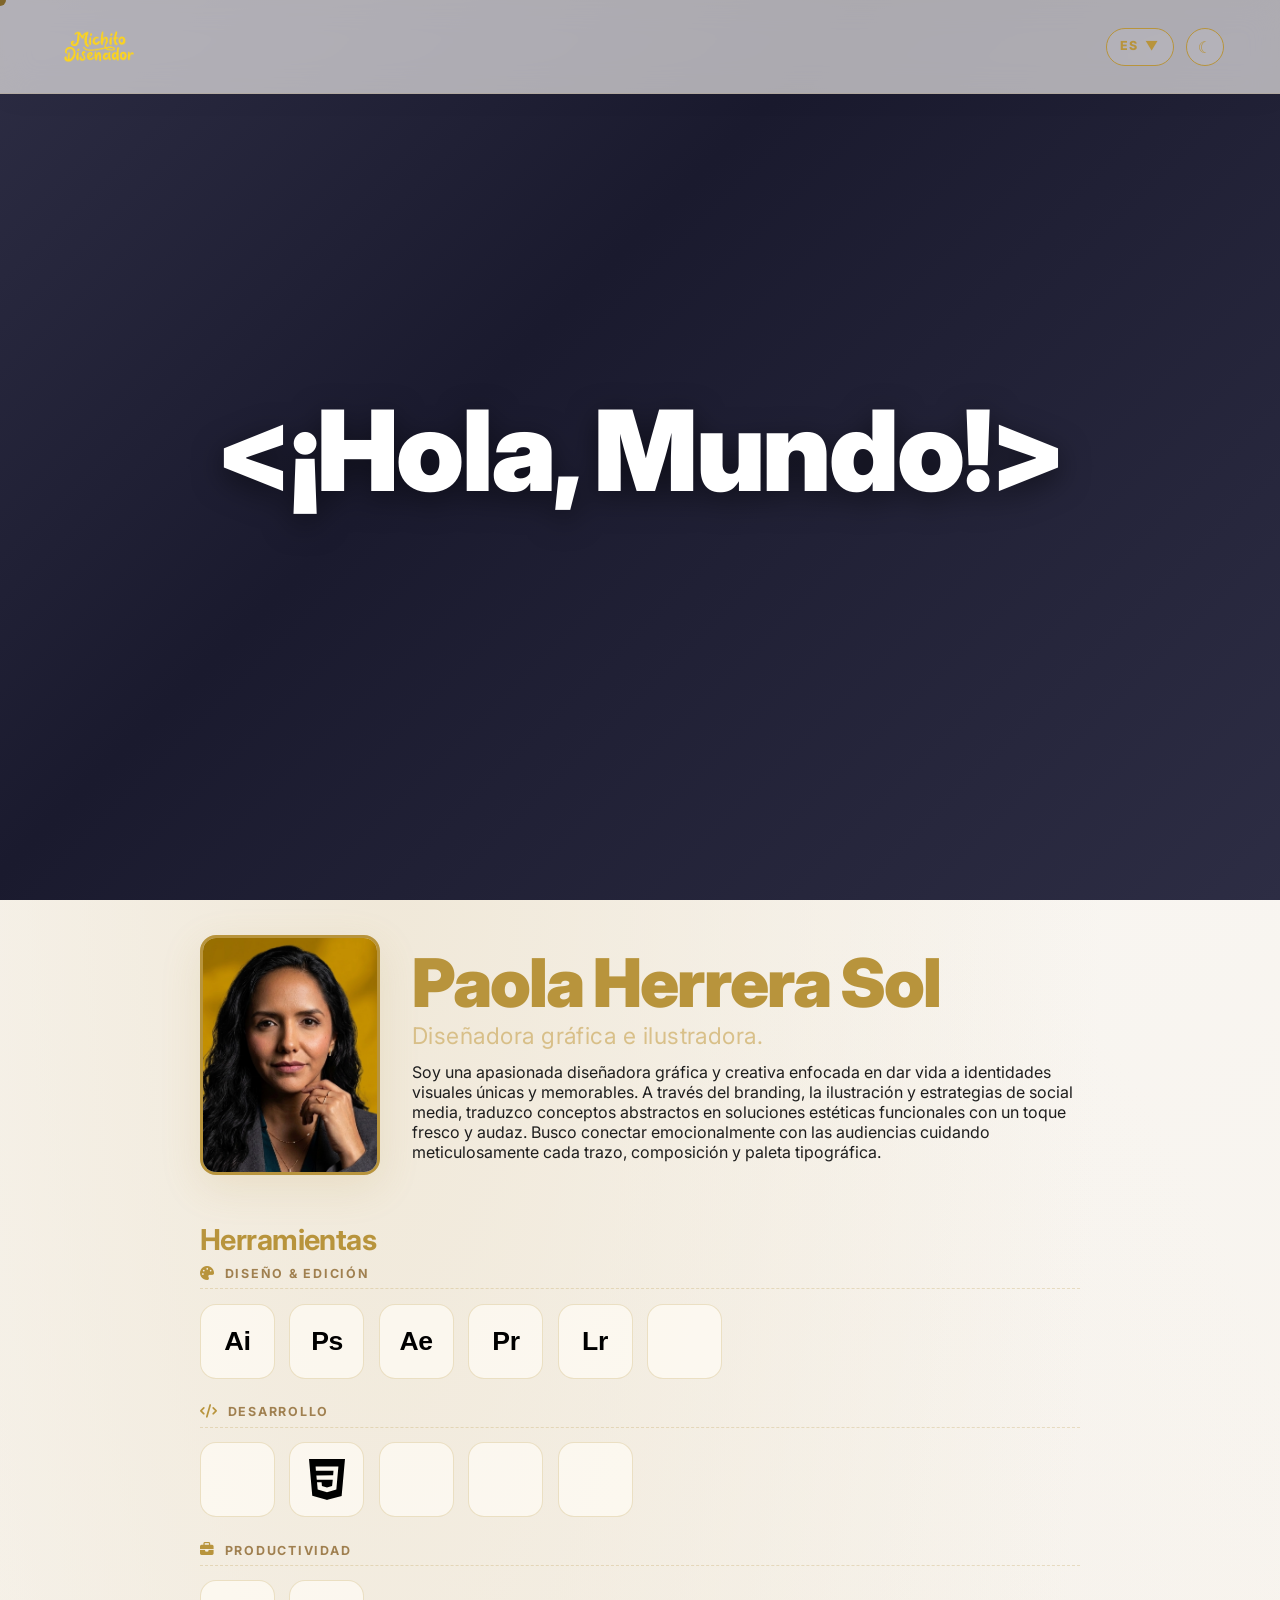
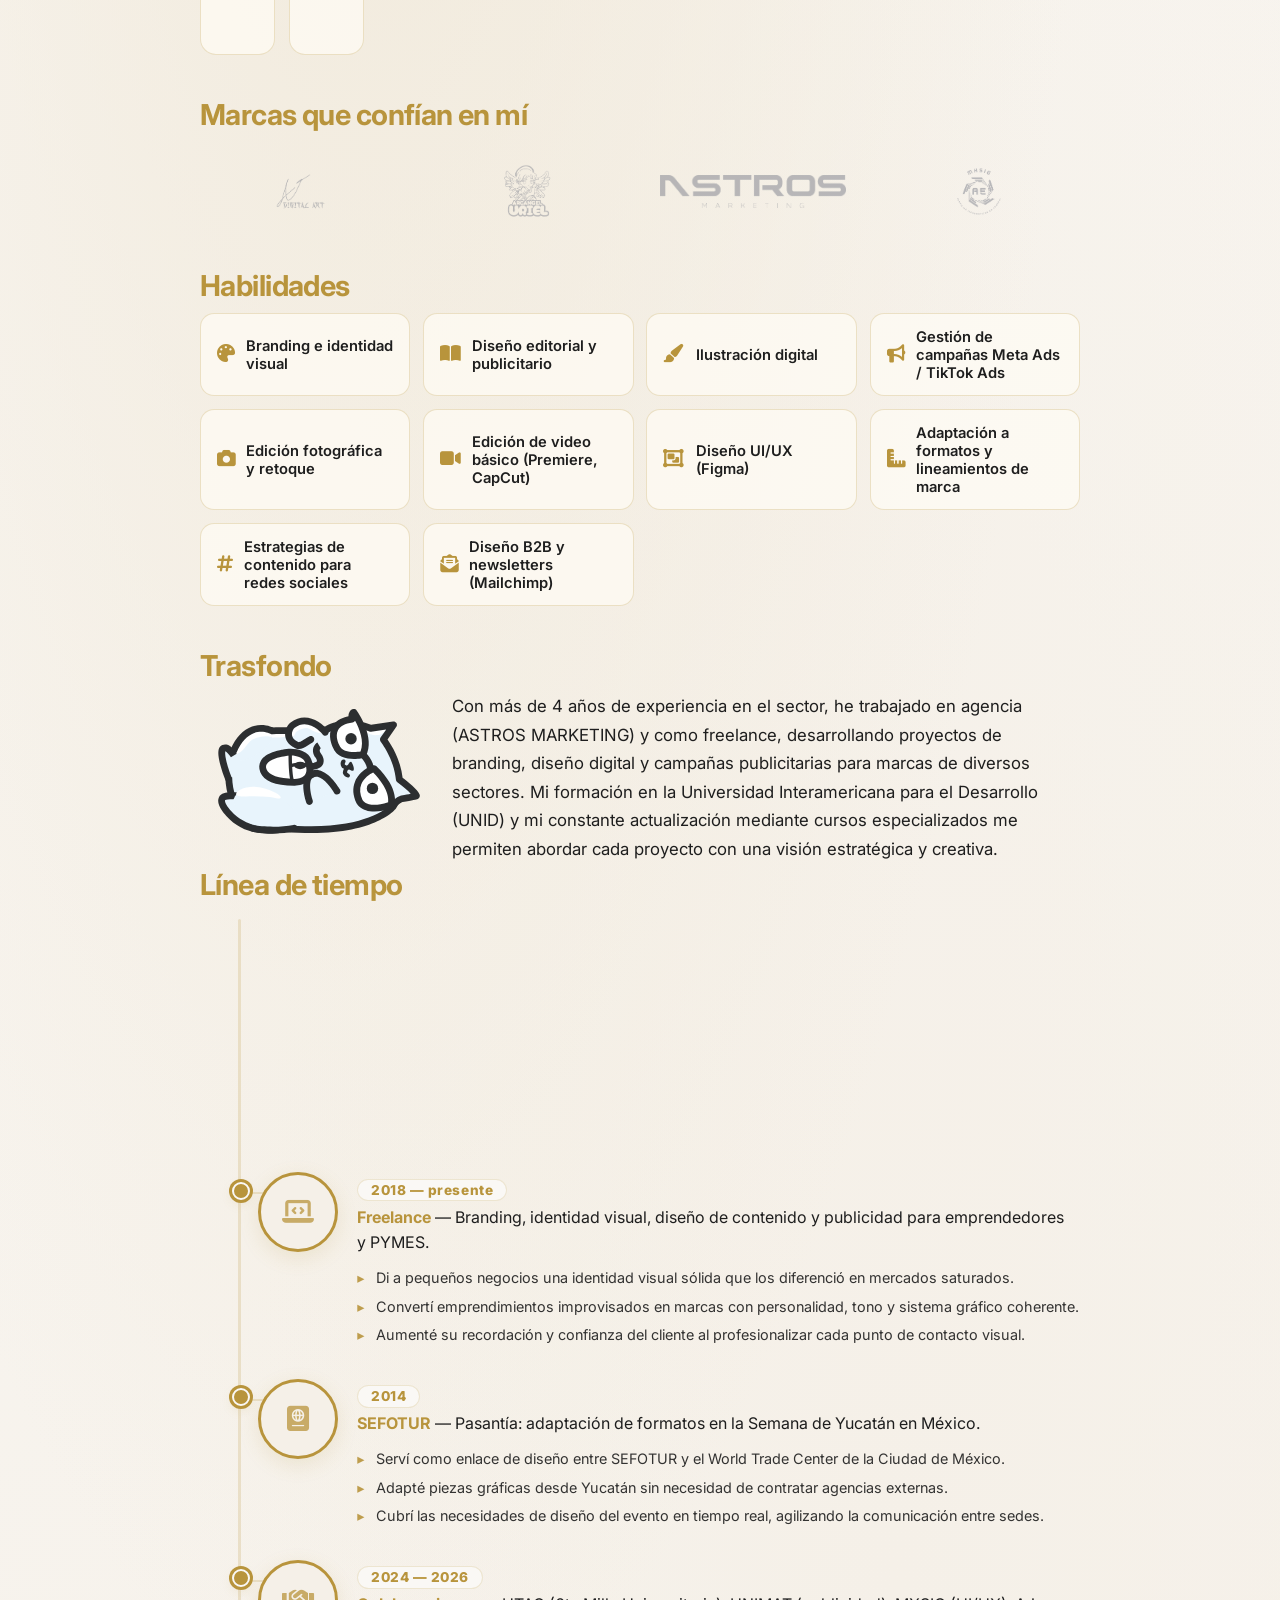
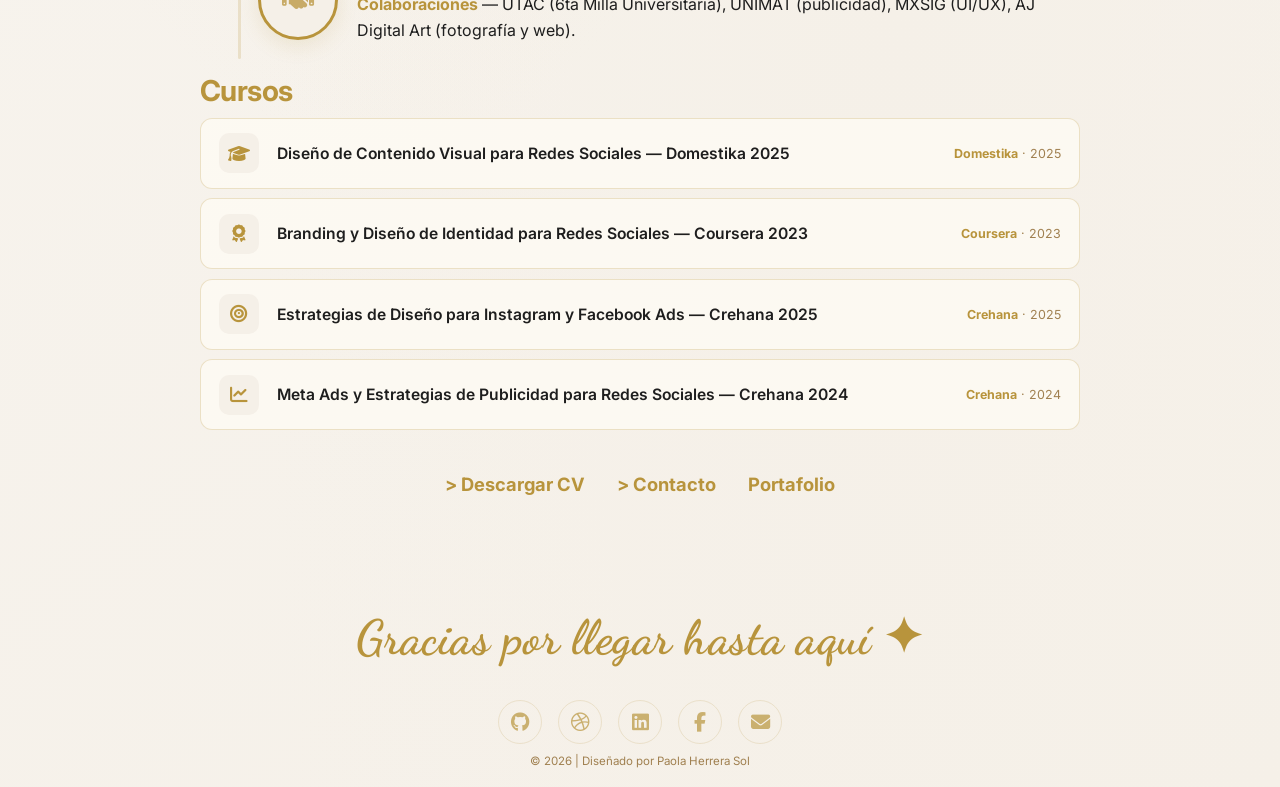
==== commit 1f25e253: "Refactor tools section with new card layout" ====
--- a/about.html
+++ b/about.html
@@ -328,43 +328,151 @@
       top: 0.15rem;
     }
 
-    /* HERRAMIENTAS */
-    .tools-wrap {
-      display: flex;
-      flex-wrap: wrap;
-      gap: 0.6rem 0.8rem;
-      margin-top: 0.3rem;
-    }
-    .tool-badge {
-      display: inline-block;
-      padding: 0.45rem 1.2rem;
-      border-radius: 40px;
-      font-size: 0.9rem;
-      font-weight: 700;
-      letter-spacing: 0.02em;
-      transition: transform 0.2s, box-shadow 0.2s;
-      color: #fff;
-      text-shadow: 0 1px 2px rgba(0,0,0,0.2);
-      border: none;
-    }
-    .tool-badge:hover {
-      transform: scale(1.04) translateY(-2px);
-      box-shadow: 0 6px 16px rgba(0,0,0,0.2);
-    }
-    .tool-adobe { background: #d9252b; }
-    .tool-illustrator { background: #f47c20; }
-    .tool-photoshop { background: #2d6bb8; }
-    .tool-after { background: #7b2b8e; }
-    .tool-lightroom { background: #4bb0e1; }
-    .tool-figma { background: #2d9b4e; }
-    .tool-html { background: #e44d26; }
-    .tool-css { background: #264de4; }
-    .tool-js { background: #f7df1e; color: #222; text-shadow: none; }
-    .tool-vs { background: #3e9ad7; }
-    .tool-teams { background: #5e2b8e; }
-    .tool-google { background: #3c7dd6; }
-    .tool-notion { background: #222222; }
-    .tool-github { background: #333333; }
+    /* ===== SISTEMA DE HERRAMIENTAS CON TARJETAS ===== */
+.tools-group {
+  margin-top: 1.6rem;
+}
+.tools-group:first-of-type {
+  margin-top: 0.6rem;
+}
+
+.tools-group-title {
+  display: flex;
+  align-items: center;
+  gap: 0.55rem;
+  font-size: 0.78rem;
+  font-weight: 700;
+  letter-spacing: 0.14em;
+  text-transform: uppercase;
+  color: var(--muted);
+  margin-bottom: 0.9rem;
+  padding-bottom: 0.45rem;
+  border-bottom: 1px dashed var(--line);
+}
+.tools-group-title i {
+  color: var(--gold);
+  font-size: 0.85rem;
+}
+
+.tools-grid {
+  display: grid;
+  grid-template-columns: repeat(auto-fill, minmax(72px, 1fr));
+  gap: 0.9rem;
+}
+
+/* --- Tarjeta --- */
+.tool-icon {
+  position: relative;
+  aspect-ratio: 1 / 1;
+  width: 100%;
+  display: grid;
+  place-items: center;
+  border-radius: 16px;
+  background: var(--card-bg);
+  border: 1.5px solid var(--line);
+  color: var(--muted);
+  cursor: none;
+  overflow: visible;
+  transition:
+    transform 0.35s cubic-bezier(0.22, 1, 0.36, 1),
+    border-color 0.3s ease,
+    background 0.3s ease,
+    box-shadow 0.35s ease;
+}
+
+/* --- SVG (Adobe, CSS3) --- */
+.tool-icon .tool-svg {
+  width: 55%;
+  height: 55%;
+  object-fit: contain;
+  display: block;
+  transition: transform 0.3s ease;
+}
+
+/* --- Simple Icons (Figma, HTML5, JS, etc.) --- */
+.tool-icon .si {
+  font-size: 1.8rem;
+  line-height: 1;
+  display: inline-block;
+  transition: color 0.3s ease;
+}
+
+/* --- Halo de marca --- */
+.tool-icon::before {
+  content: '';
+  position: absolute;
+  inset: 6px;
+  border-radius: 12px;
+  background: var(--brand, var(--gold));
+  opacity: 0;
+  filter: blur(14px);
+  transition: opacity 0.4s ease;
+  z-index: -1;
+}
+
+/* --- Tooltip --- */
+.tool-icon::after {
+  content: attr(data-tool);
+  position: absolute;
+  bottom: calc(100% + 10px);
+  left: 50%;
+  transform: translateX(-50%) translateY(4px);
+  background: var(--text);
+  color: var(--bg);
+  font-size: 0.72rem;
+  font-weight: 700;
+  letter-spacing: 0.02em;
+  padding: 0.35rem 0.65rem;
+  border-radius: 8px;
+  white-space: nowrap;
+  opacity: 0;
+  pointer-events: none;
+  transition: opacity 0.2s ease, transform 0.2s ease;
+  z-index: 10;
+  box-shadow: 0 6px 18px rgba(0, 0, 0, 0.18);
+}
+
+/* --- Hover --- */
+.tool-icon:hover {
+  transform: translateY(-5px) scale(1.06);
+  border-color: var(--brand, var(--gold));
+  color: var(--brand, var(--gold));
+  box-shadow: 0 12px 28px -8px var(--shadow);
+}
+.tool-icon:hover::before {
+  opacity: 0.28;
+}
+.tool-icon:hover::after {
+  opacity: 1;
+  transform: translateX(-50%) translateY(0);
+}
+.tool-icon:hover .tool-svg {
+  transform: scale(1.08);
+}
+.tool-icon:hover .si {
+  color: var(--brand, var(--gold));
+}
+
+/* --- Responsive --- */
+@media (max-width: 720px) {
+  .tools-grid {
+    grid-template-columns: repeat(auto-fill, minmax(60px, 1fr));
+    gap: 0.7rem;
+  }
+  .tool-icon {
+    border-radius: 13px;
+  }
+  .tool-icon .si {
+    font-size: 1.4rem;
+  }
+  .tool-icon .tool-svg {
+    width: 50%;
+    height: 50%;
+  }
+  .tools-group-title {
+    font-size: 0.72rem;
+  }
+}
 
     /* ===== TIMELINE ===== */
     .timeline-wrapper {
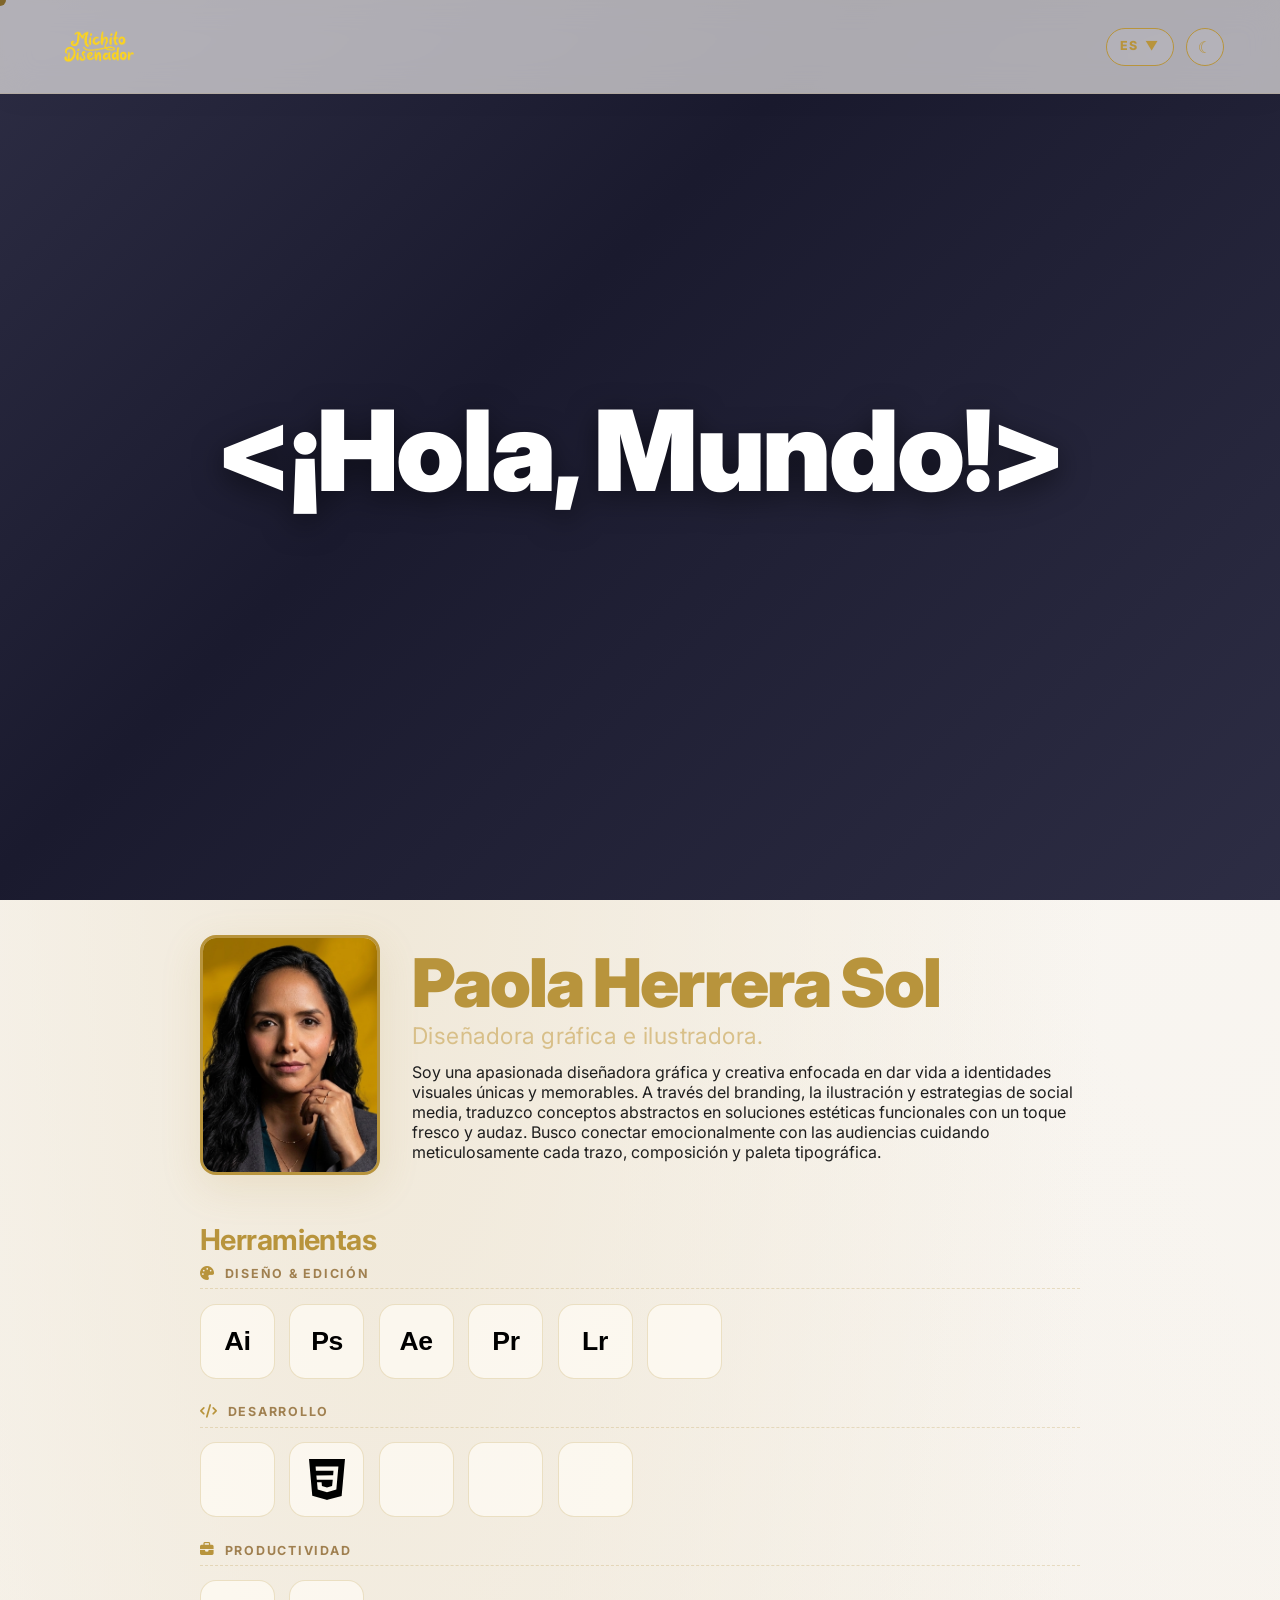
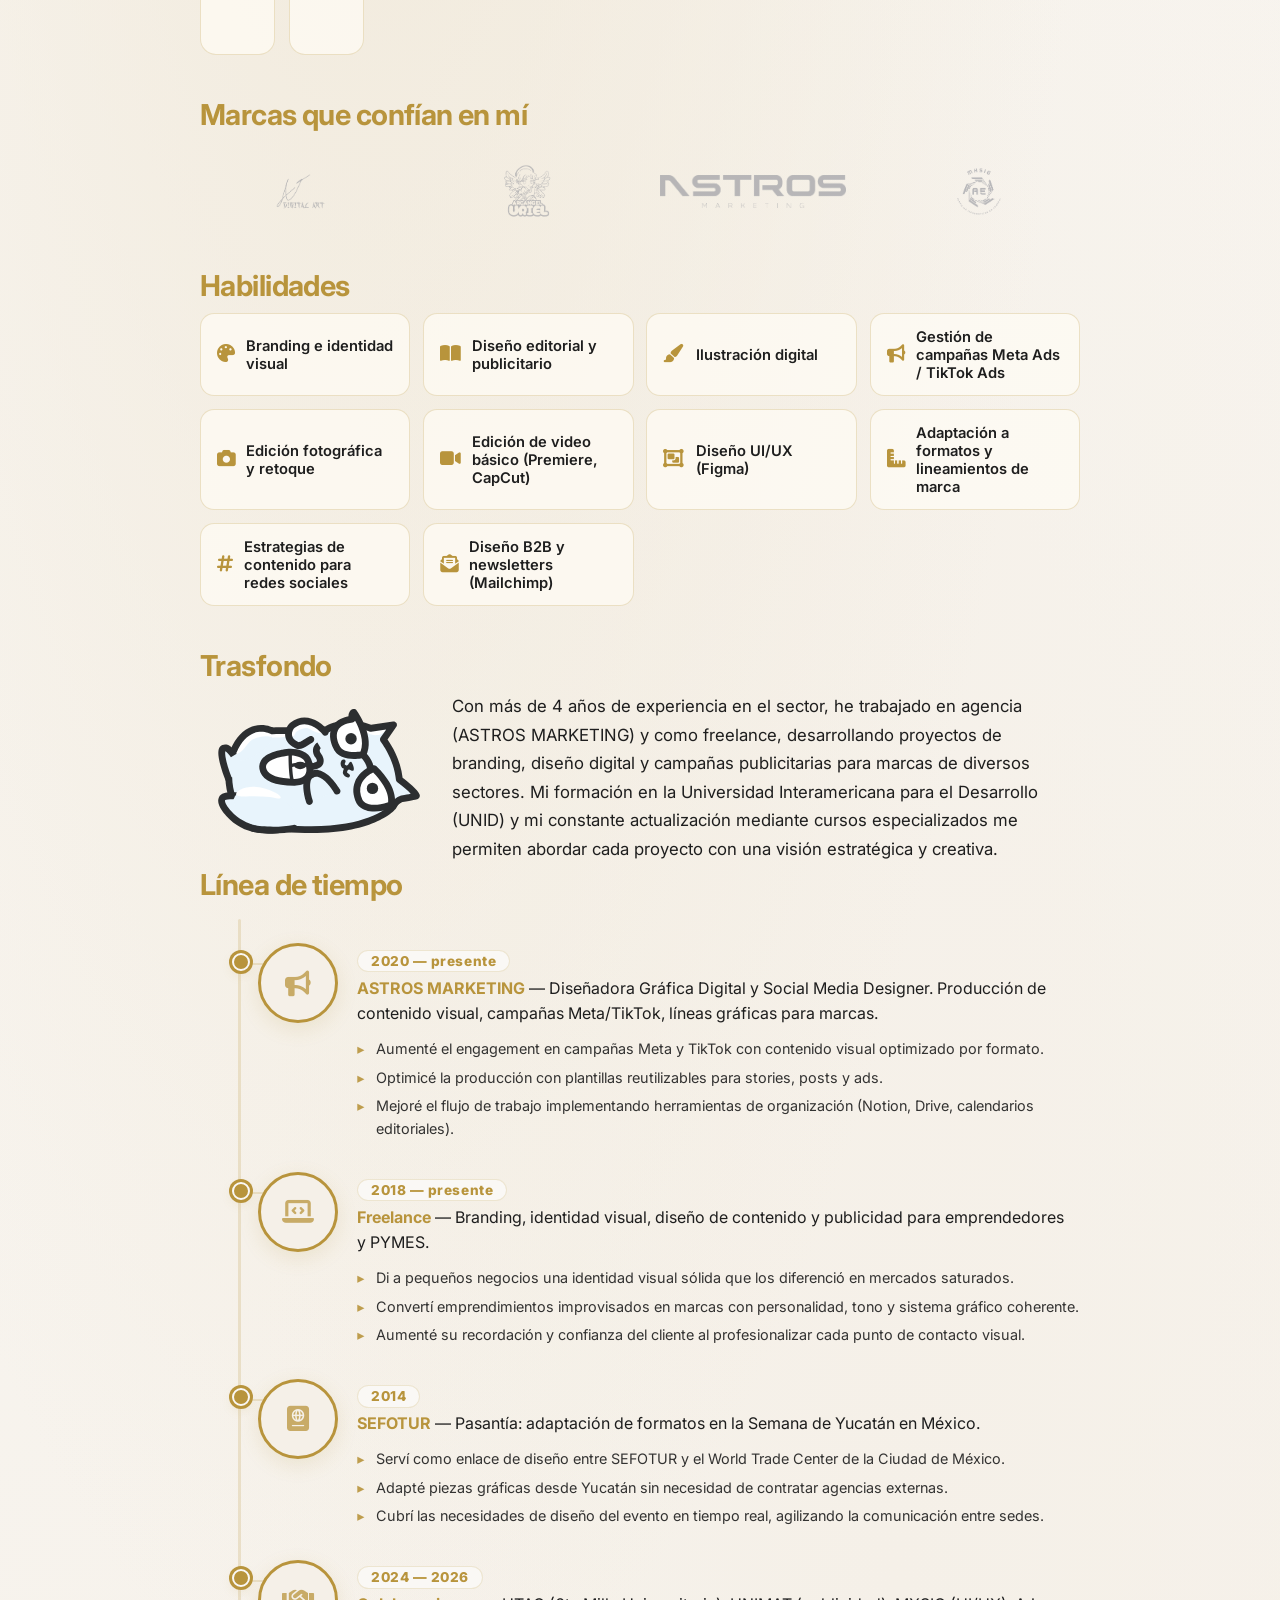
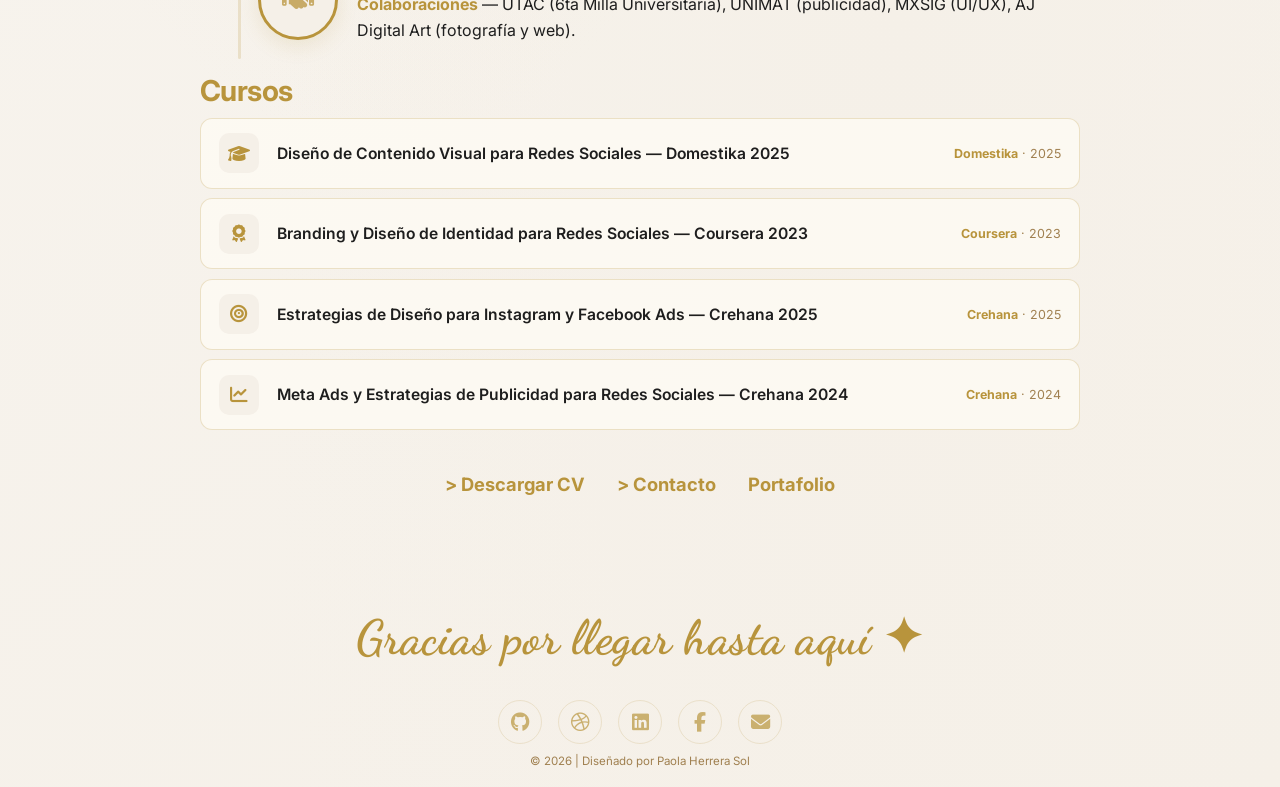
==== commit c5011484: "Add color filters for SVG icons on hover" ====
--- a/about.html
+++ b/about.html
@@ -472,6 +472,53 @@
   .tools-group-title {
     font-size: 0.72rem;
   }
+}
+
+    /* ===== FILTROS DE COLOR PARA SVG (HOVER) ===== */
+
+/* Base: el SVG es negro, así que partimos de ahí */
+.tool-icon .tool-svg {
+  /* Un pequeño truco: en modo oscuro, si los SVG son negros, podrían perderse. 
+     Podemos hacer que en modo oscuro sean blancos por defecto. */
+}
+
+body.dark-mode .tool-icon .tool-svg {
+  filter: invert(1) brightness(2); /* Hace que el SVG negro se vea blanco en modo oscuro */
+}
+
+/* En Hover: forzamos el color de la marca */
+body:not(.dark-mode) .tool-icon:hover .tool-svg {
+  /* Por defecto en modo claro, si no tienen un filtro específico, se quedan negros */
+}
+
+/* Illustrator - Naranja (#ff9a00) */
+.tool-icon[data-tool="Illustrator"]:hover .tool-svg {
+  filter: invert(61%) sepia(93%) saturate(1500%) hue-rotate(360deg) brightness(103%) contrast(104%);
+}
+
+/* Photoshop - Azul claro (#31a8ff) */
+.tool-icon[data-tool="Photoshop"]:hover .tool-svg {
+  filter: invert(58%) sepia(50%) saturate(2500%) hue-rotate(175deg) brightness(102%) contrast(101%);
+}
+
+/* After Effects - Lila/Azul (#9999ff) */
+.tool-icon[data-tool="After Effects"]:hover .tool-svg {
+  filter: invert(65%) sepia(30%) saturate(1000%) hue-rotate(210deg) brightness(105%) contrast(102%);
+}
+
+/* Premiere Pro - Lila/Púrpura (#9999ff usualmente, o #ea77ff) */
+.tool-icon[data-tool="Premiere Pro"]:hover .tool-svg {
+  filter: invert(50%) sepia(50%) saturate(2000%) hue-rotate(260deg) brightness(105%) contrast(100%);
+}
+
+/* Lightroom - Azul Oscuro (#31a8ff o #001e36) */
+.tool-icon[data-tool="Lightroom"]:hover .tool-svg {
+  filter: invert(42%) sepia(90%) saturate(1800%) hue-rotate(185deg) brightness(100%) contrast(105%);
+}
+
+/* CSS3 - Azul (#264de4) */
+.tool-icon[data-tool="CSS3"]:hover .tool-svg {
+  filter: invert(24%) sepia(90%) saturate(3000%) hue-rotate(225deg) brightness(90%) contrast(110%);
 }
 
     /* ===== TIMELINE ===== */
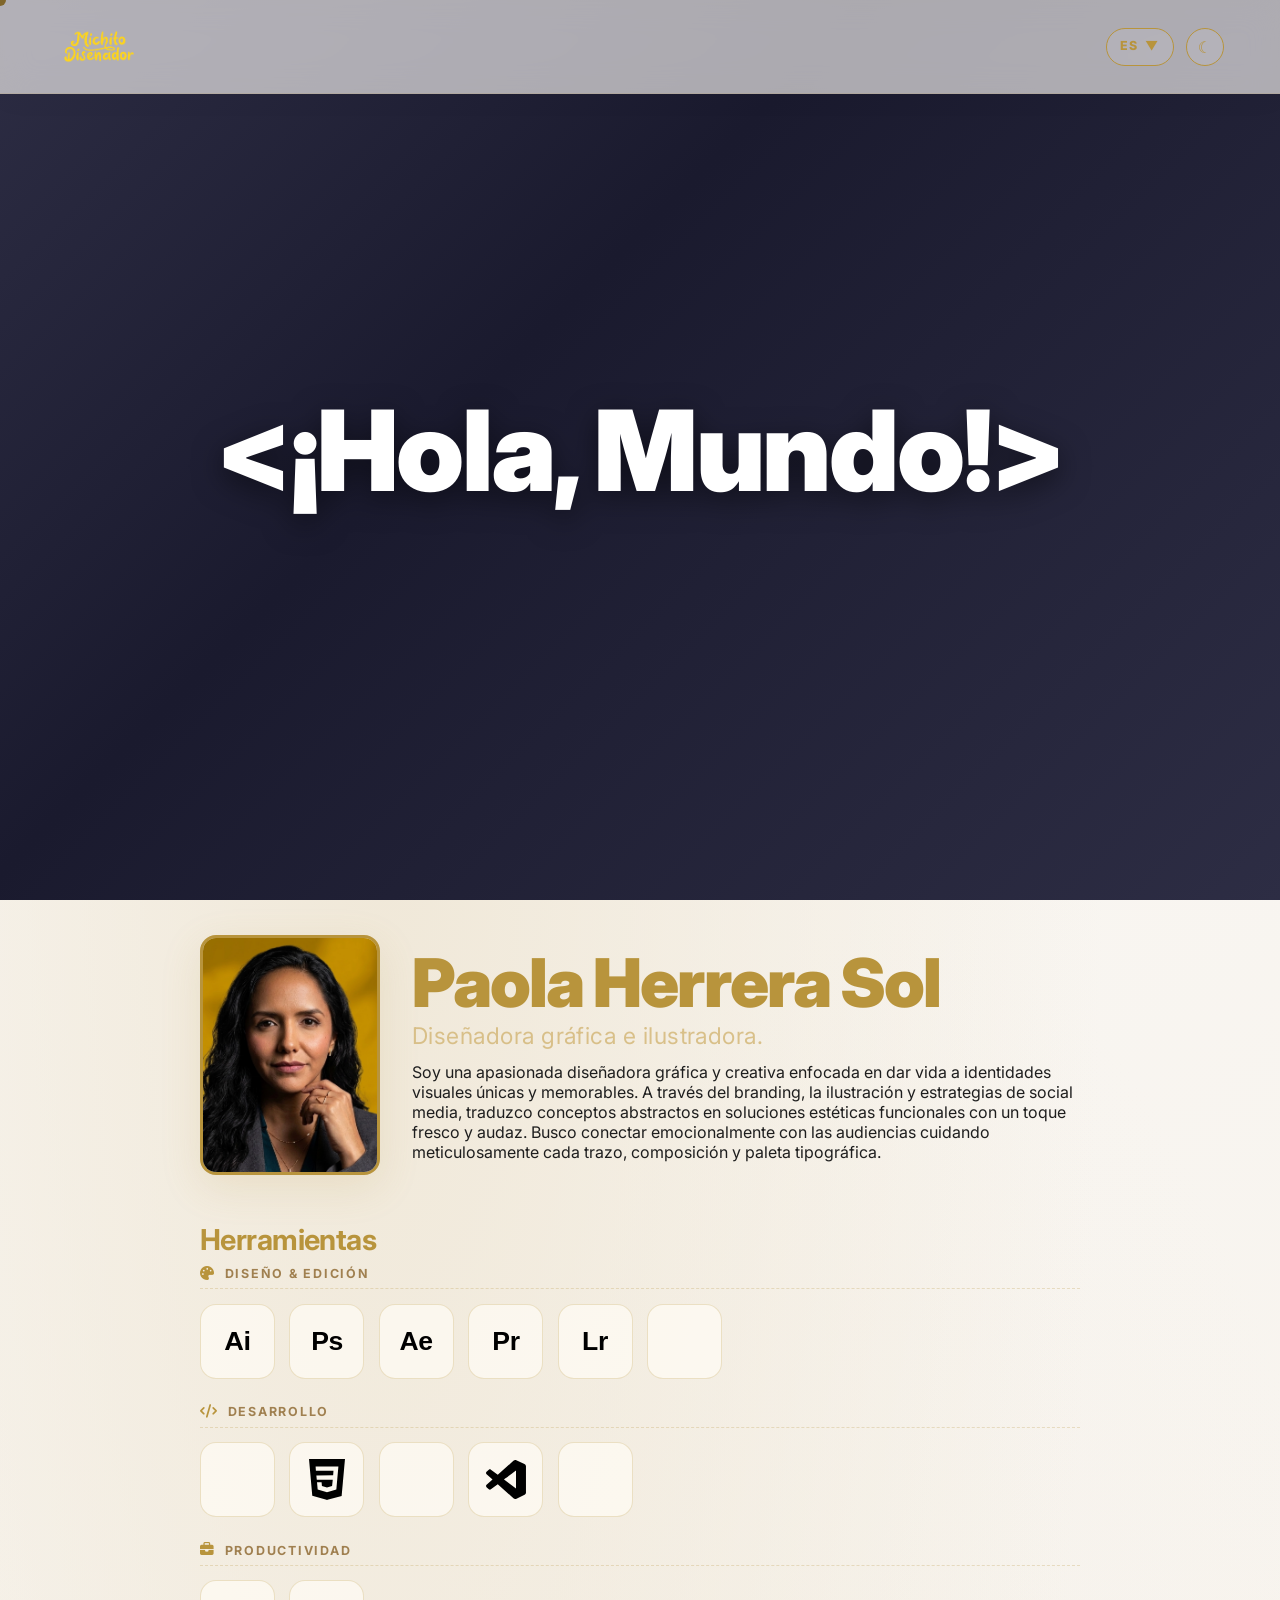
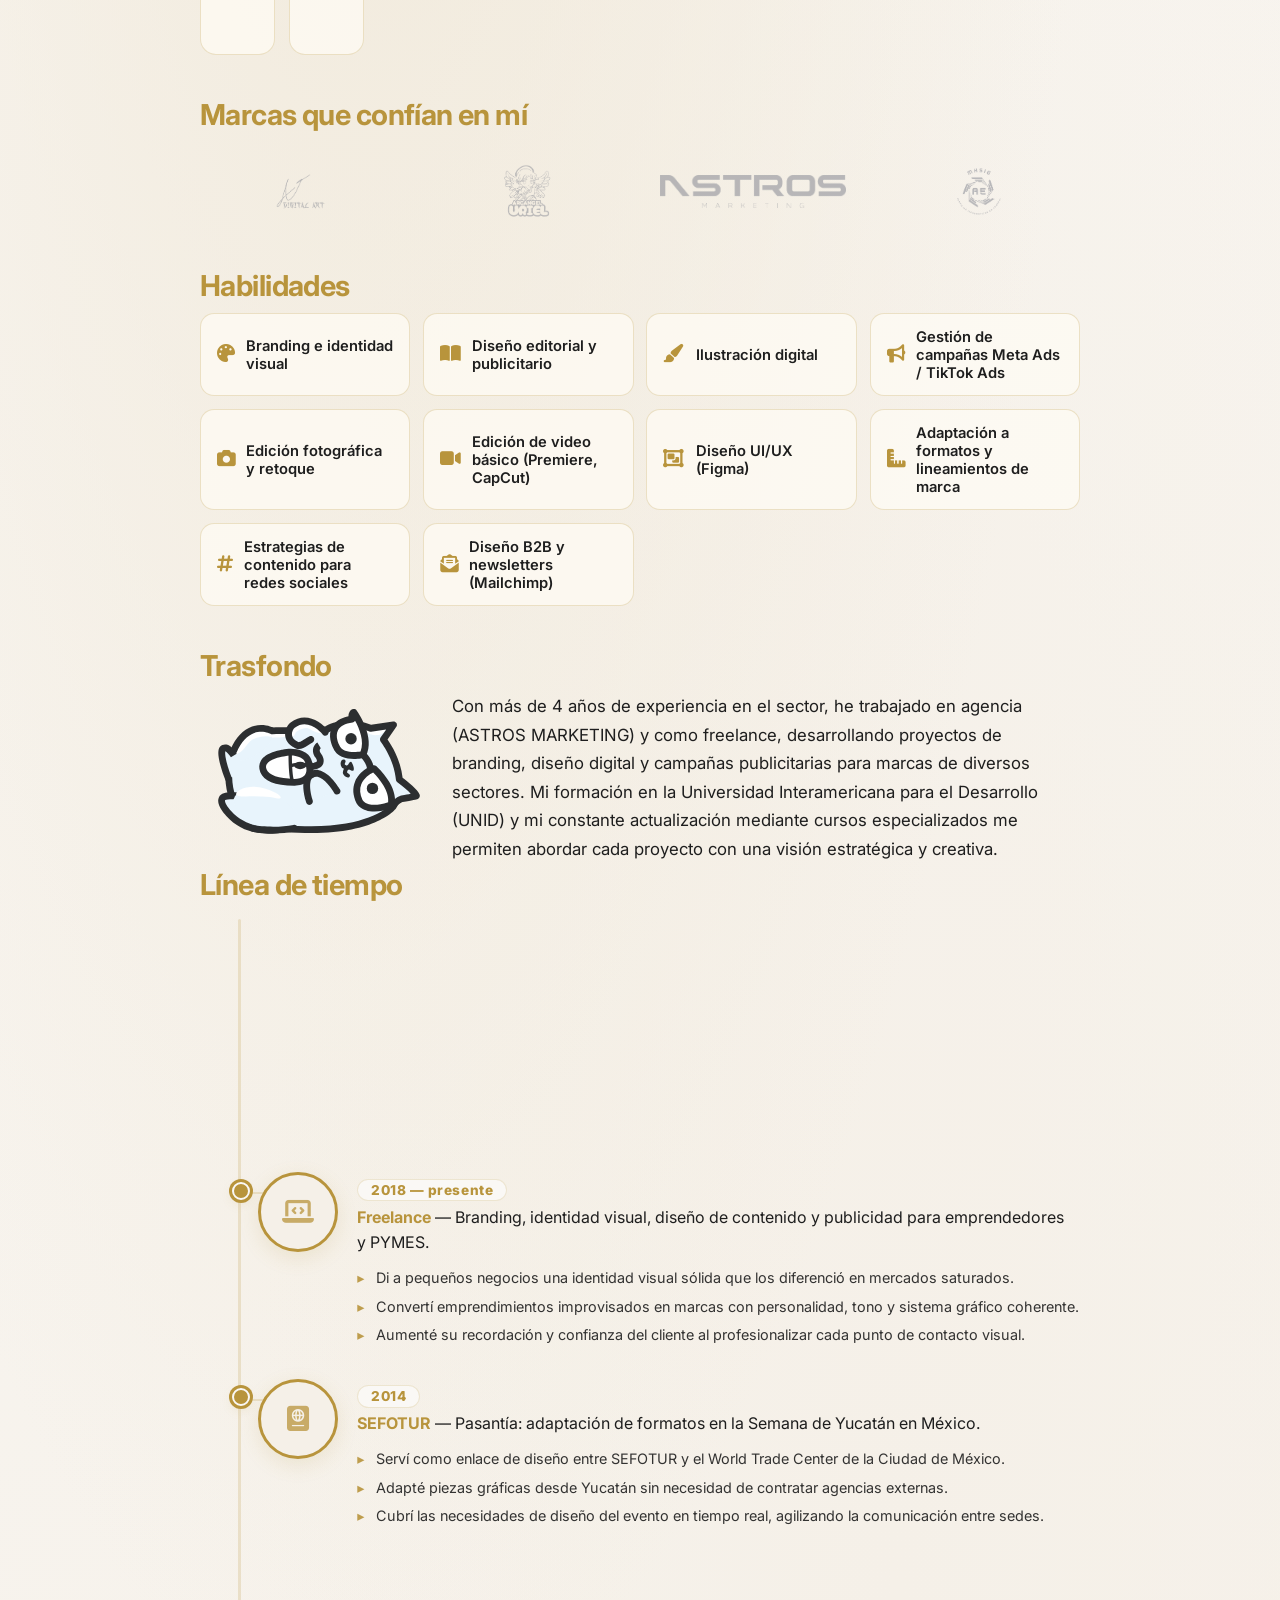
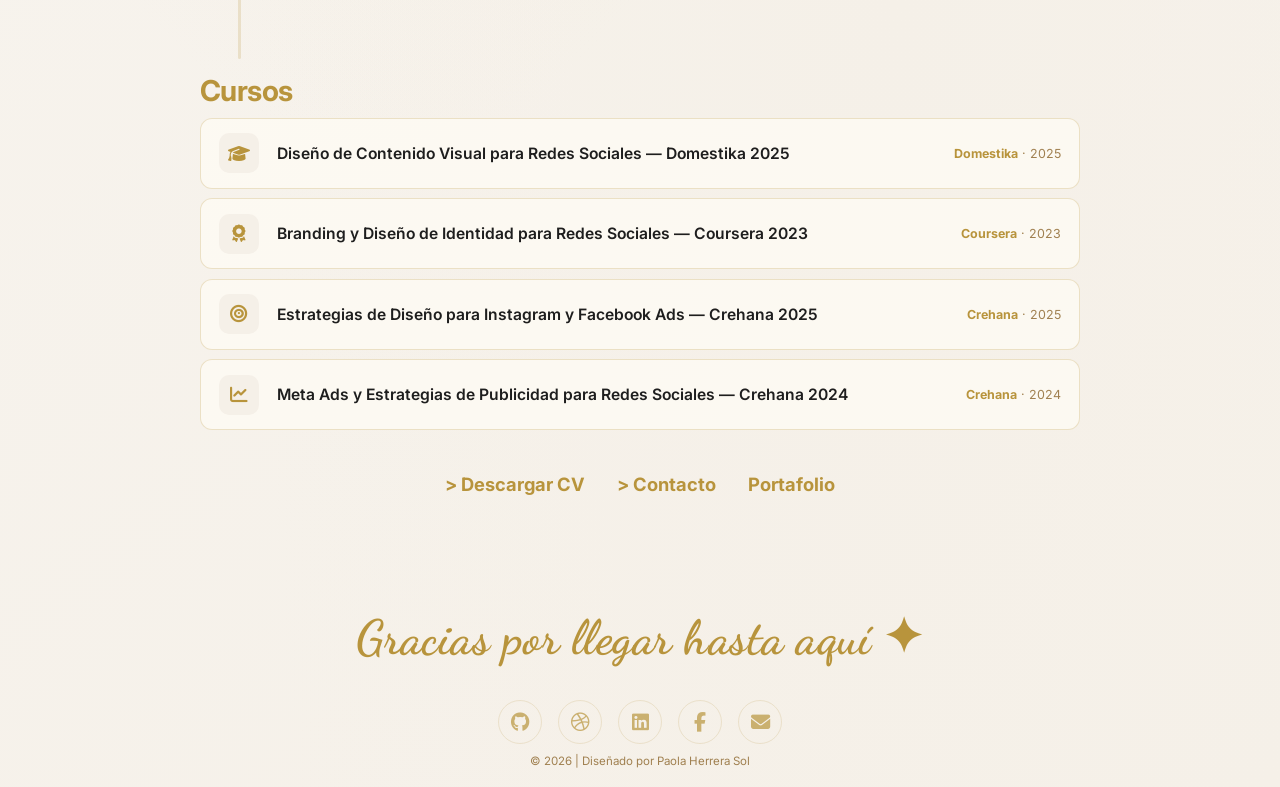
==== commit 91a11390: "Add CSS styles for tool icons and update icons" ====
--- a/about.html
+++ b/about.html
@@ -519,6 +519,19 @@
 /* CSS3 - Azul (#264de4) */
 .tool-icon[data-tool="CSS3"]:hover .tool-svg {
   filter: invert(24%) sepia(90%) saturate(3000%) hue-rotate(225deg) brightness(90%) contrast(110%);
+}
+    /* Base del SVG */
+.tool-icon .tool-svg {
+  width: 55%;
+  height: 55%;
+  object-fit: contain;
+  display: block;
+  transition: transform 0.3s ease, filter 0.4s ease; /* filter animado */
+}
+
+/* Hover base (escala) */
+.tool-icon:hover .tool-svg {
+  transform: scale(1.08);
 }
 
     /* ===== TIMELINE ===== */
@@ -1417,8 +1430,9 @@
       <span class="tool-icon" data-tool="JavaScript" title="JavaScript" style="--brand:#f7df1e">
         <i class="si si-javascript"></i>
       </span>
-      <span class="tool-icon" data-tool="VS Code" title="VS Code" style="--brand:#007acc">
-        <i class="si si-visualstudiocode"></i>
+ <span class="tool-icon" data-tool="Lightroom" title="Lightroom" style="--brand:#31a8ff">
+        <img src="assets/about/VISUALSTUDIO.svg" alt="Lightroom" class="tool-svg" onerror="this.style.display='none'">
+      </span>
       </span>
       <span class="tool-icon" data-tool="GitHub" title="GitHub" style="--brand:#8957e5">
         <i class="si si-github"></i>
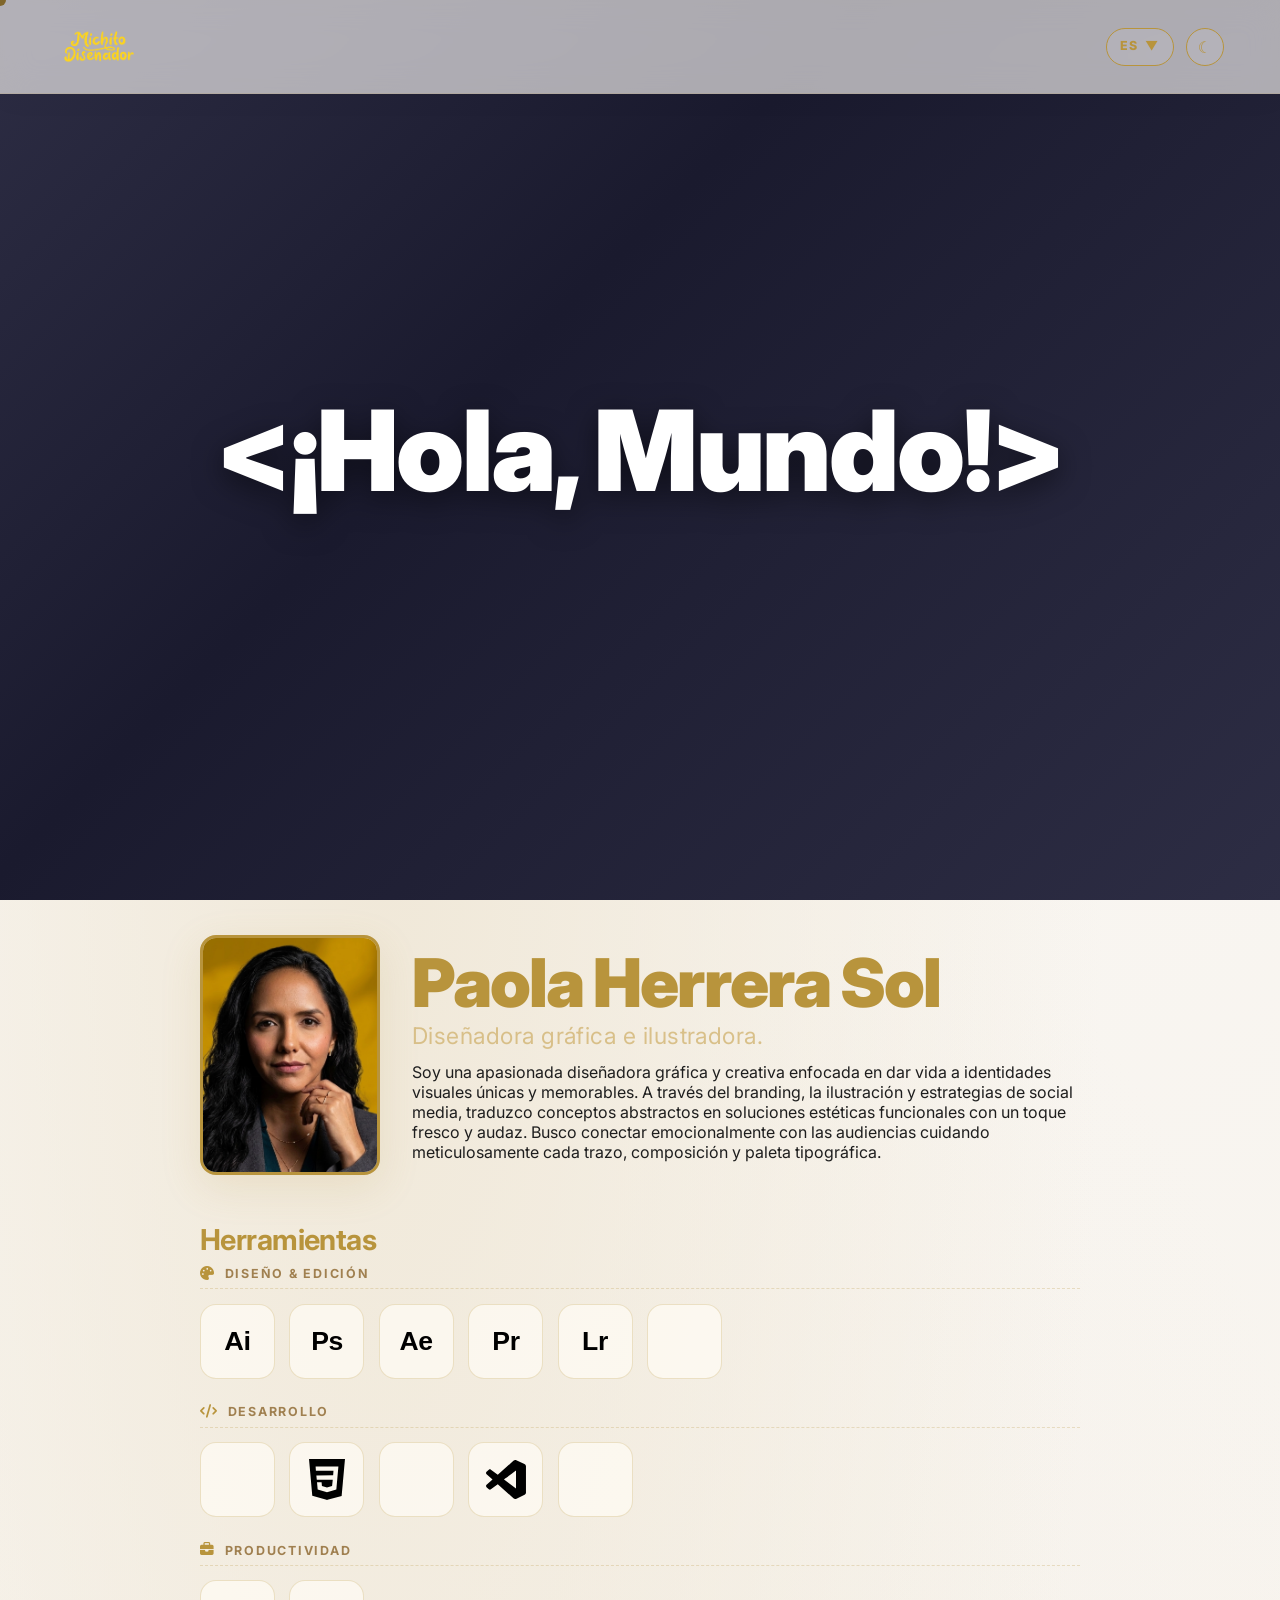
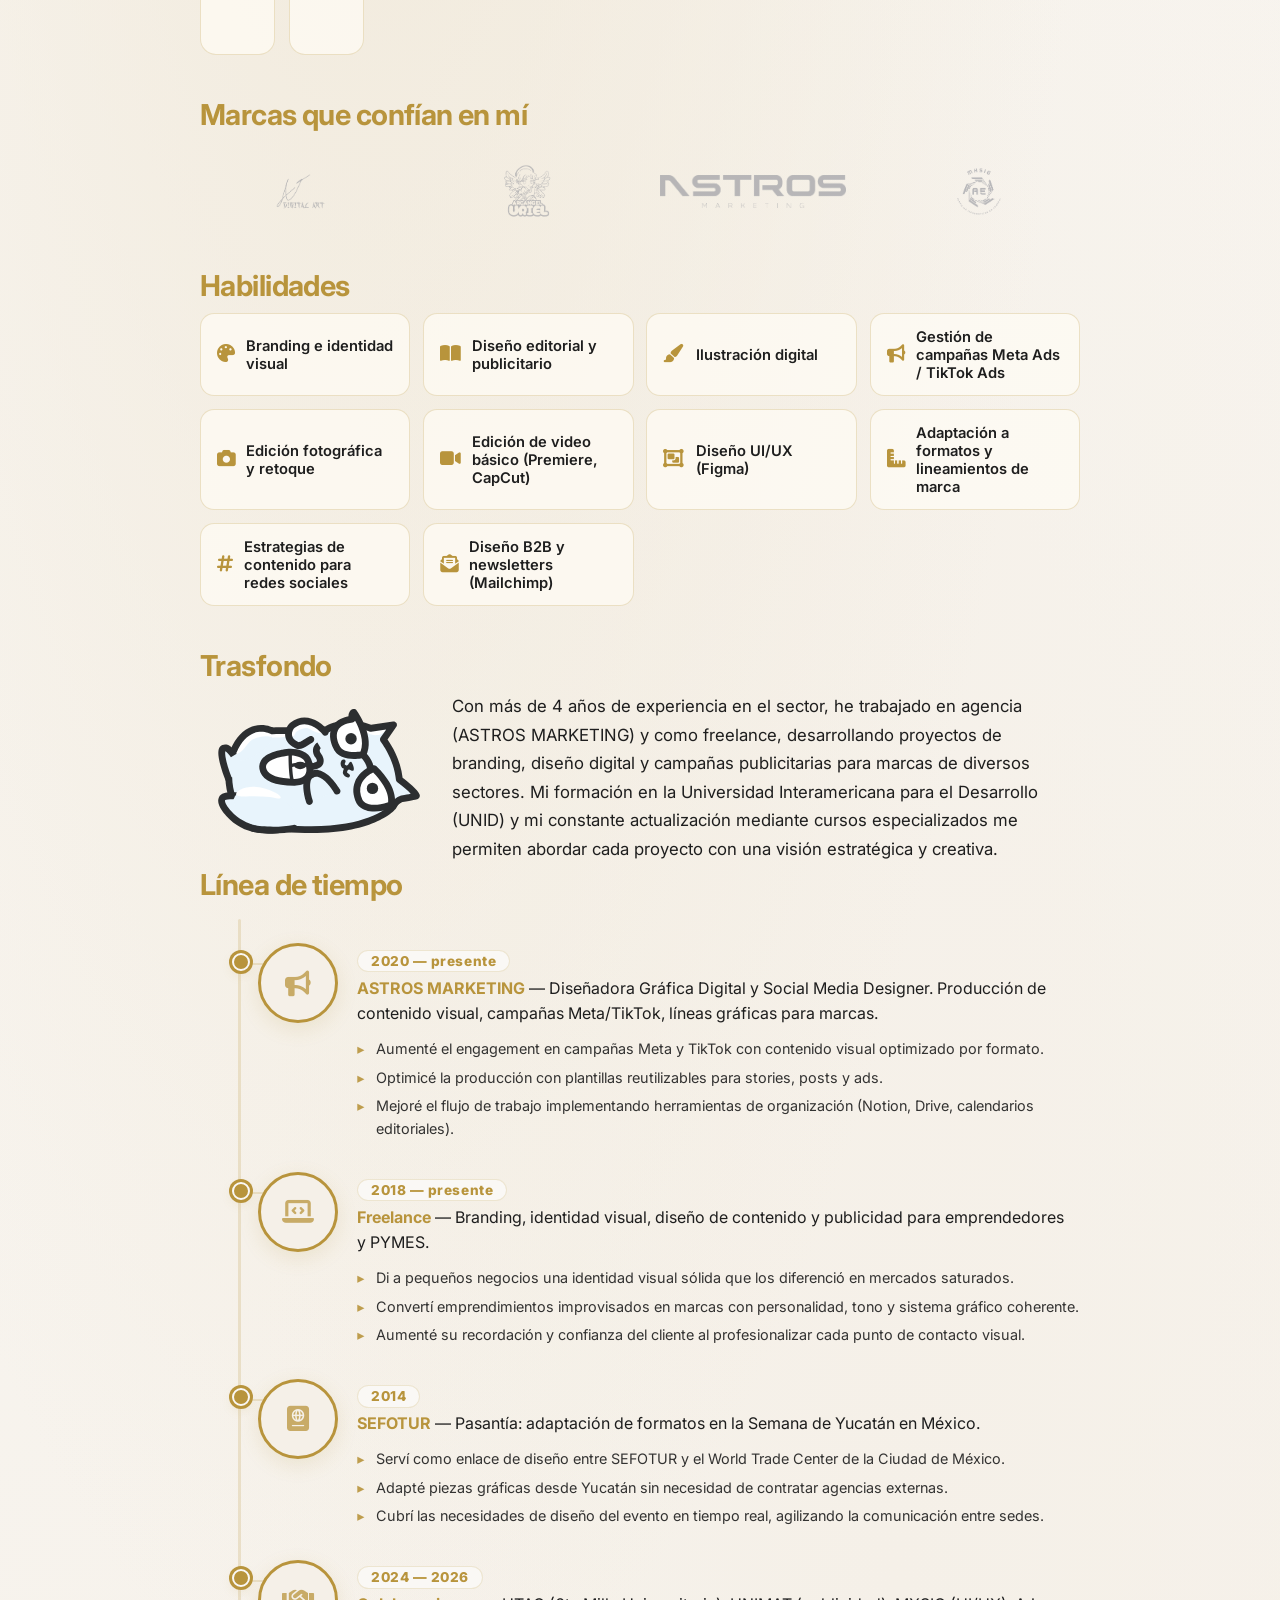
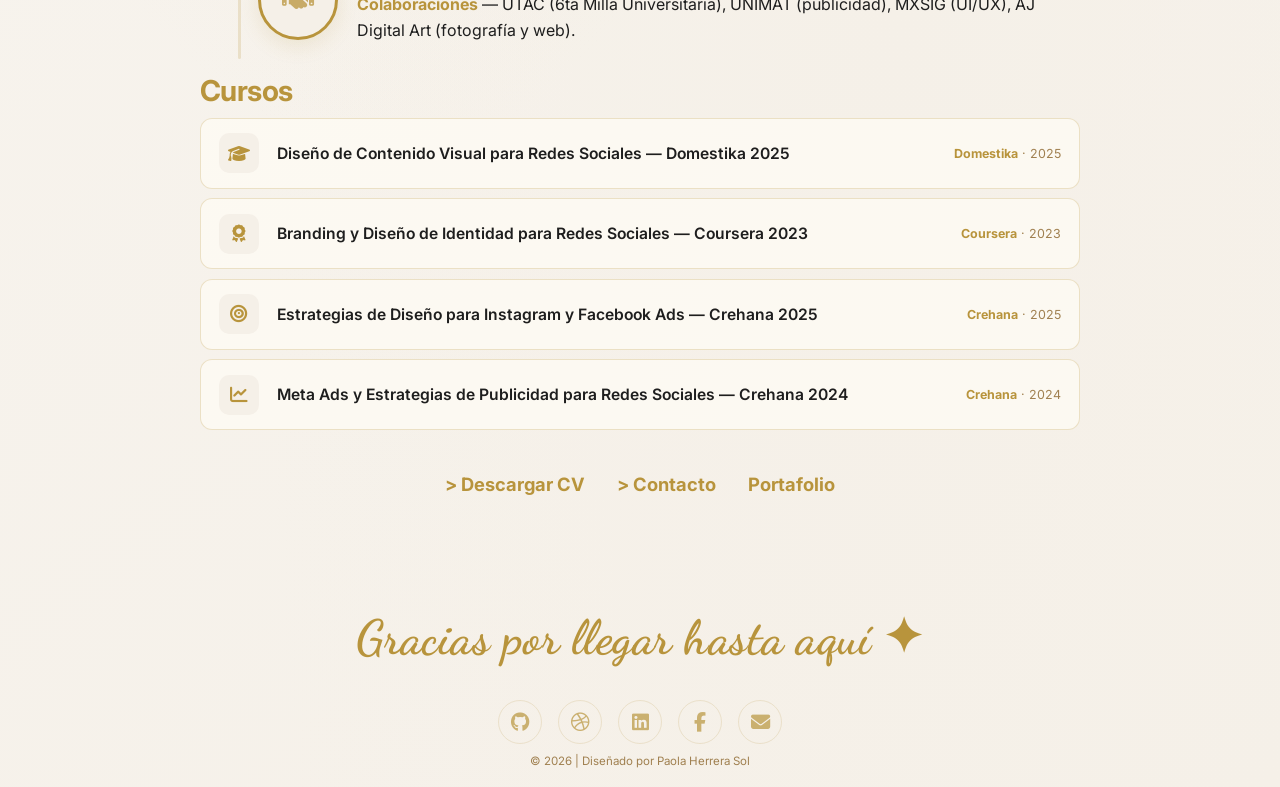
==== commit b373574e: "Refactor CSS for tool icons and hover effects" ====
--- a/about.html
+++ b/about.html
@@ -810,7 +810,6 @@
   border-radius: 16px;
   background: var(--card-bg);
   border: 1.5px solid var(--line);
-  font-size: 1.6rem;
   color: var(--muted);
   cursor: none;
   overflow: visible;
@@ -822,7 +821,21 @@
     box-shadow 0.35s ease;
 }
 
-/* Ajuste específico para Simple Icons (fuente de íconos) */
+/* --- SVG (Adobe, CSS3, VS Code) --- */
+.tool-icon .tool-svg {
+  width: 55%;
+  height: 55%;
+  object-fit: contain;
+  display: block;
+  transition: transform 0.3s ease, filter 0.4s ease;
+}
+
+/* En modo oscuro, los SVG negros se ven blancos por defecto */
+body.dark-mode .tool-icon .tool-svg {
+  filter: invert(1) brightness(2);
+}
+
+/* --- Simple Icons (Figma, HTML5, JS, etc.) --- */
 .tool-icon .si {
   font-size: 1.8rem;
   line-height: 1;
@@ -831,7 +844,7 @@
   transition: color 0.3s ease;
 }
 
-/* Halo de marca detrás del ícono al hacer hover */
+/* --- Halo de marca detrás del ícono --- */
 .tool-icon::before {
   content: '';
   position: absolute;
@@ -844,7 +857,7 @@
   z-index: -1;
 }
 
-/* ===== TOOLTIP — ARRIBA, CON SOMBRA, SIN CORTARSE ===== */
+/* --- Tooltip --- */
 .tool-icon::after {
   content: attr(data-tool);
   position: absolute;
@@ -880,6 +893,46 @@
   opacity: 1;
   transform: translateX(-50%) translateY(0);
 }
+.tool-icon:hover .tool-svg {
+  transform: scale(1.08);
+}
+
+/* ===== FILTROS DE COLOR PARA SVG EN HOVER ===== */
+
+/* Illustrator - Naranja (#ff9a00) */
+.tool-icon[data-tool="Illustrator"]:hover .tool-svg {
+  filter: invert(61%) sepia(93%) saturate(1500%) hue-rotate(360deg) brightness(103%) contrast(104%);
+}
+
+/* Photoshop - Azul claro (#31a8ff) */
+.tool-icon[data-tool="Photoshop"]:hover .tool-svg {
+  filter: invert(58%) sepia(50%) saturate(2500%) hue-rotate(175deg) brightness(102%) contrast(101%);
+}
+
+/* After Effects - Lila/Azul (#9999ff) */
+.tool-icon[data-tool="After Effects"]:hover .tool-svg {
+  filter: invert(65%) sepia(30%) saturate(1000%) hue-rotate(210deg) brightness(105%) contrast(102%);
+}
+
+/* Premiere Pro - Lila/Púrpura (#ea77ff) */
+.tool-icon[data-tool="Premiere Pro"]:hover .tool-svg {
+  filter: invert(50%) sepia(50%) saturate(2000%) hue-rotate(260deg) brightness(105%) contrast(100%);
+}
+
+/* Lightroom - Azul (#31a8ff) */
+.tool-icon[data-tool="Lightroom"]:hover .tool-svg {
+  filter: invert(42%) sepia(90%) saturate(1800%) hue-rotate(185deg) brightness(100%) contrast(105%);
+}
+
+/* CSS3 - Azul (#264de4) */
+.tool-icon[data-tool="CSS3"]:hover .tool-svg {
+  filter: invert(24%) sepia(90%) saturate(3000%) hue-rotate(225deg) brightness(90%) contrast(110%);
+}
+
+/* VS Code - Azul oficial (#007acc) */
+.tool-icon[data-tool="VS Code"]:hover .tool-svg {
+  filter: invert(36%) sepia(91%) saturate(1739%) hue-rotate(188deg) brightness(93%) contrast(101%);
+}
 
 /* ===== AJUSTES POR COLOR DE MARCA (legibilidad) ===== */
 
@@ -925,6 +978,10 @@
   }
   .tool-icon .si {
     font-size: 1.4rem;
+  }
+  .tool-icon .tool-svg {
+    width: 50%;
+    height: 50%;
   }
   .tools-group-title {
     font-size: 0.72rem;
@@ -1432,7 +1489,6 @@
       </span>
  <span class="tool-icon" data-tool="Lightroom" title="Lightroom" style="--brand:#31a8ff">
         <img src="assets/about/VISUALSTUDIO.svg" alt="Lightroom" class="tool-svg" onerror="this.style.display='none'">
-      </span>
       </span>
       <span class="tool-icon" data-tool="GitHub" title="GitHub" style="--brand:#8957e5">
         <i class="si si-github"></i>
